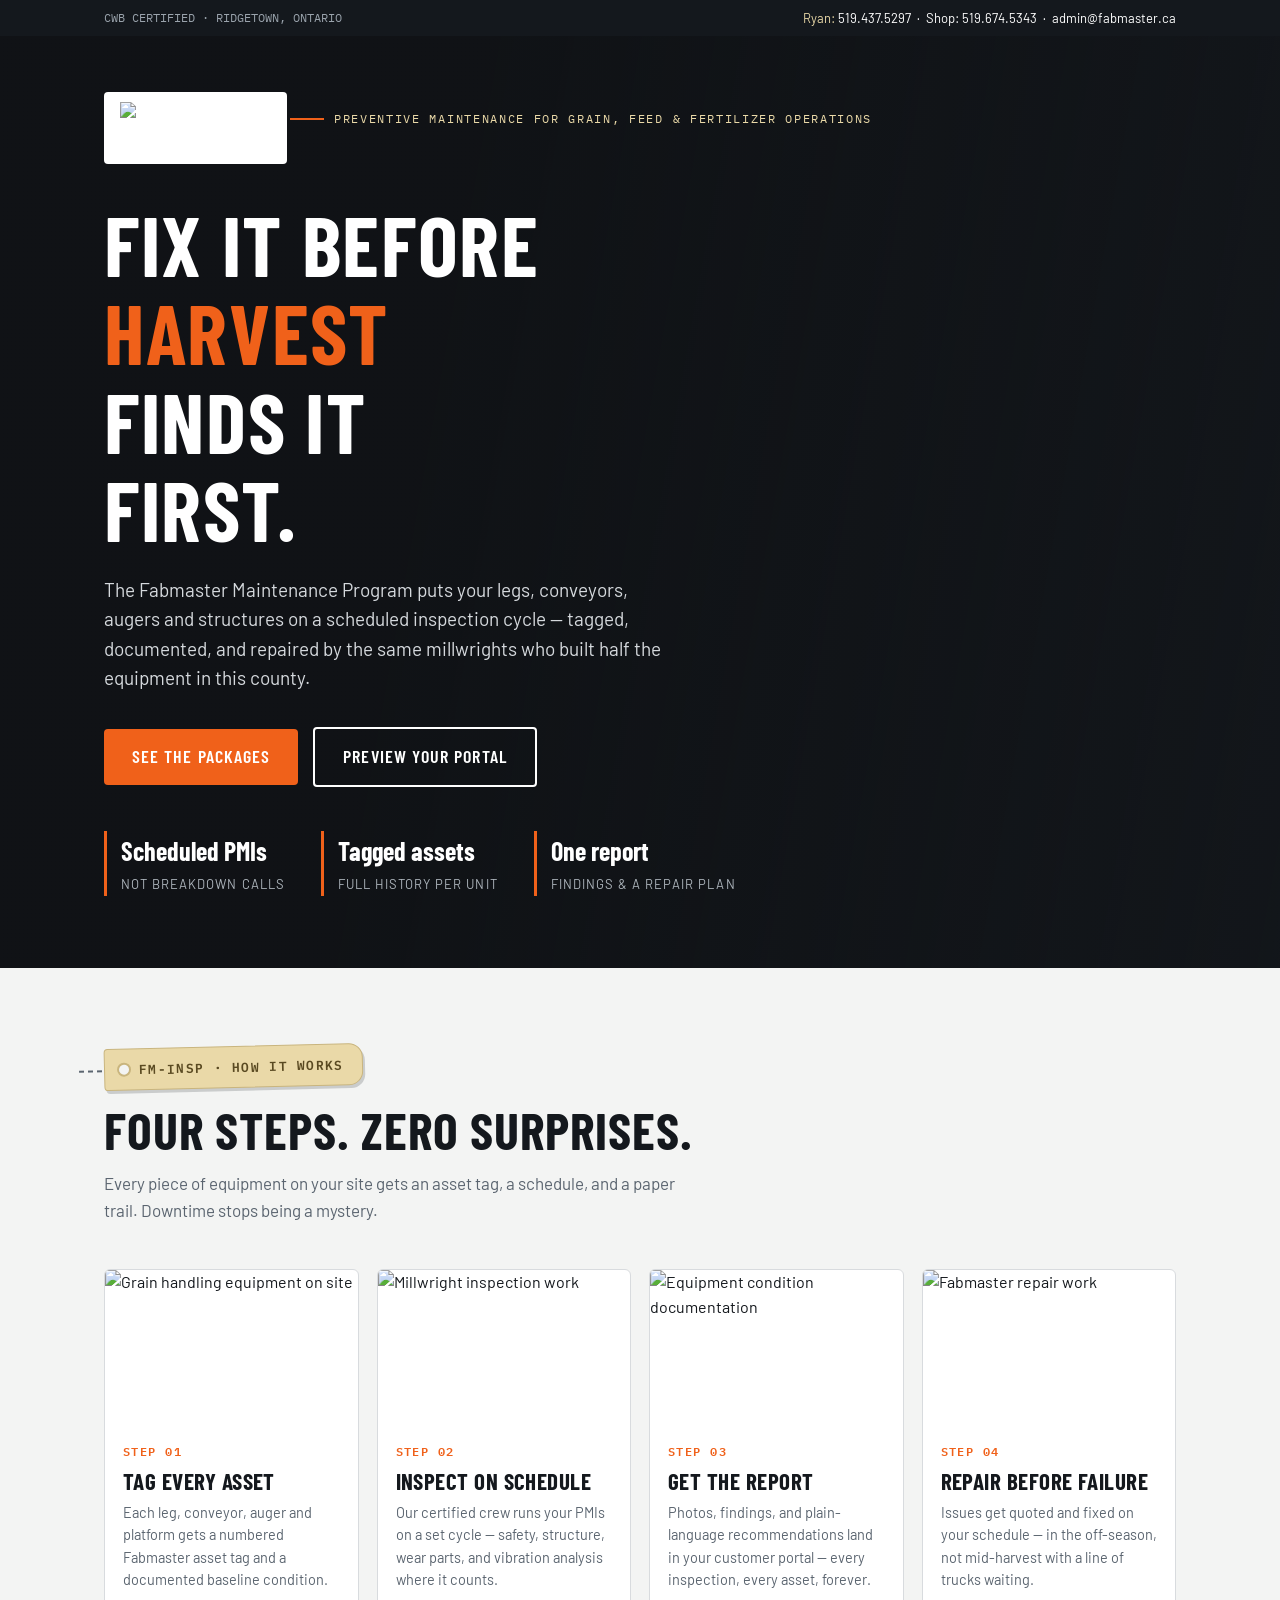
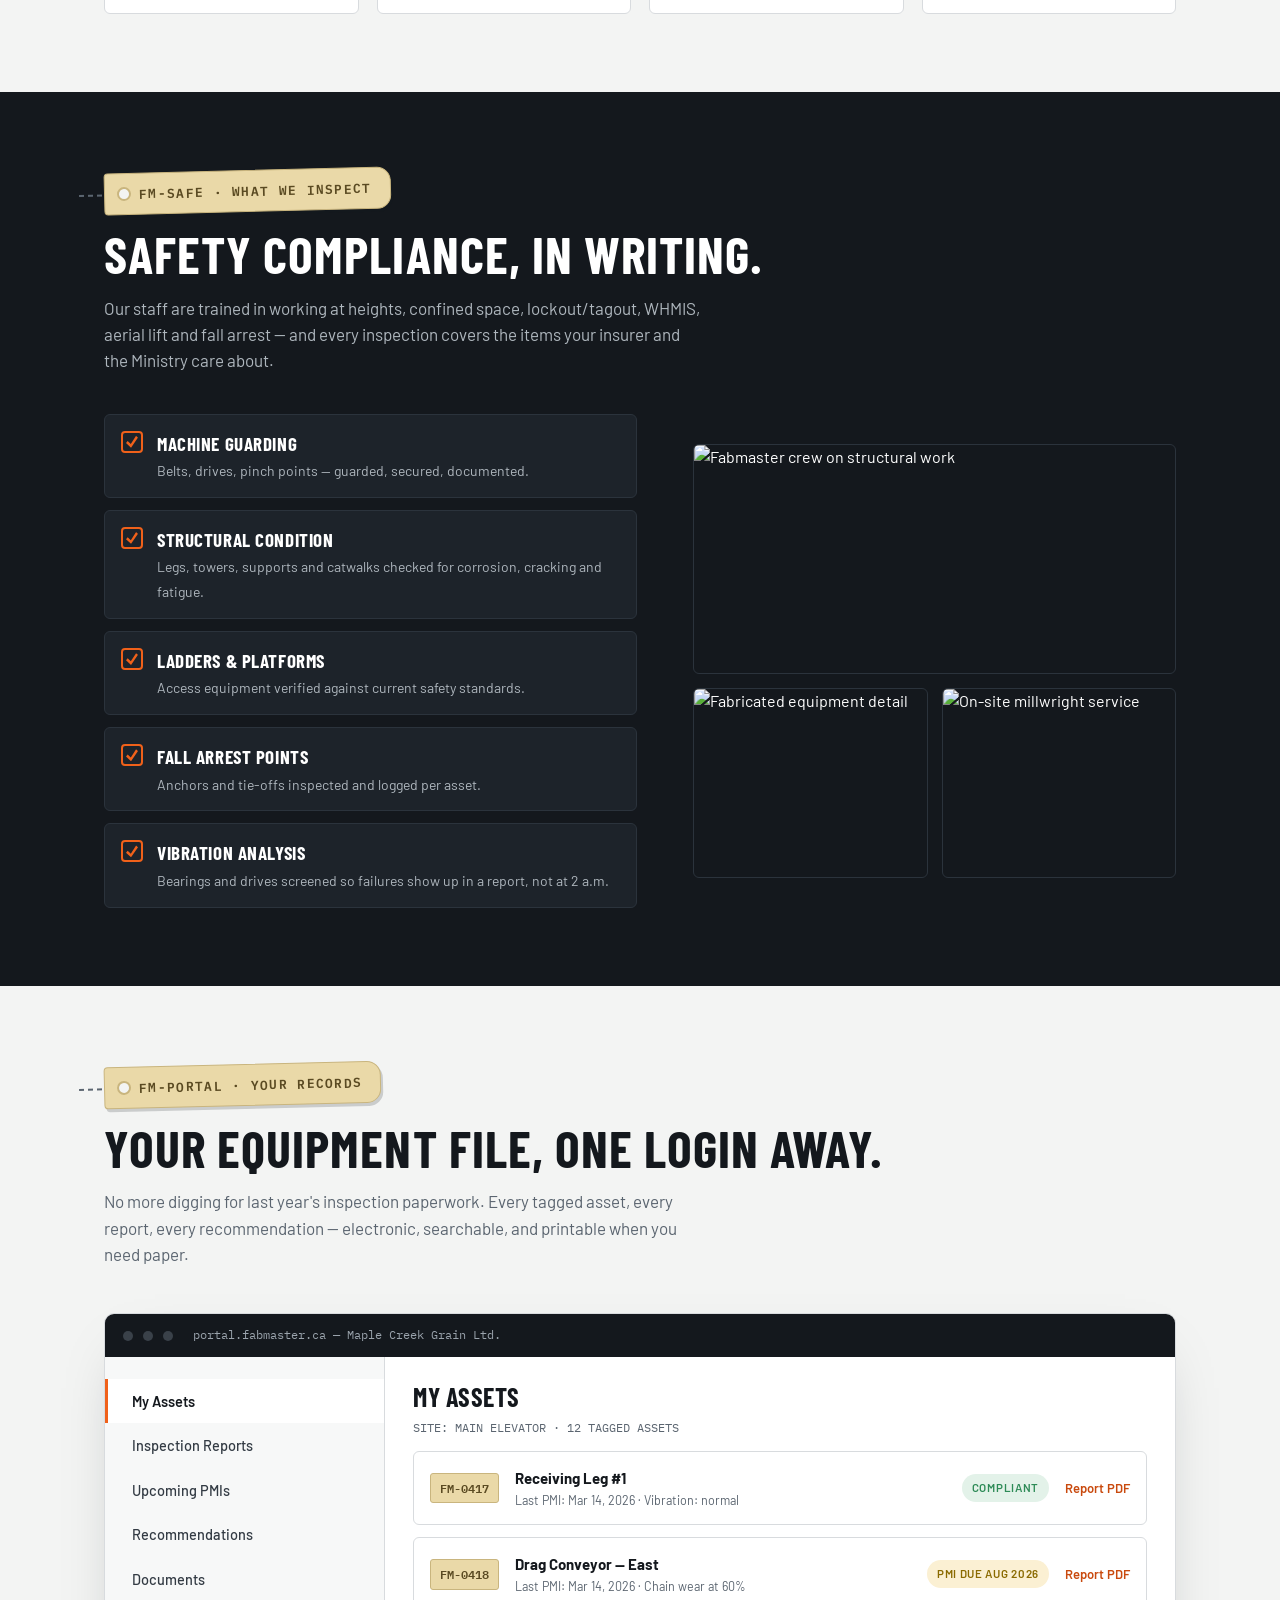
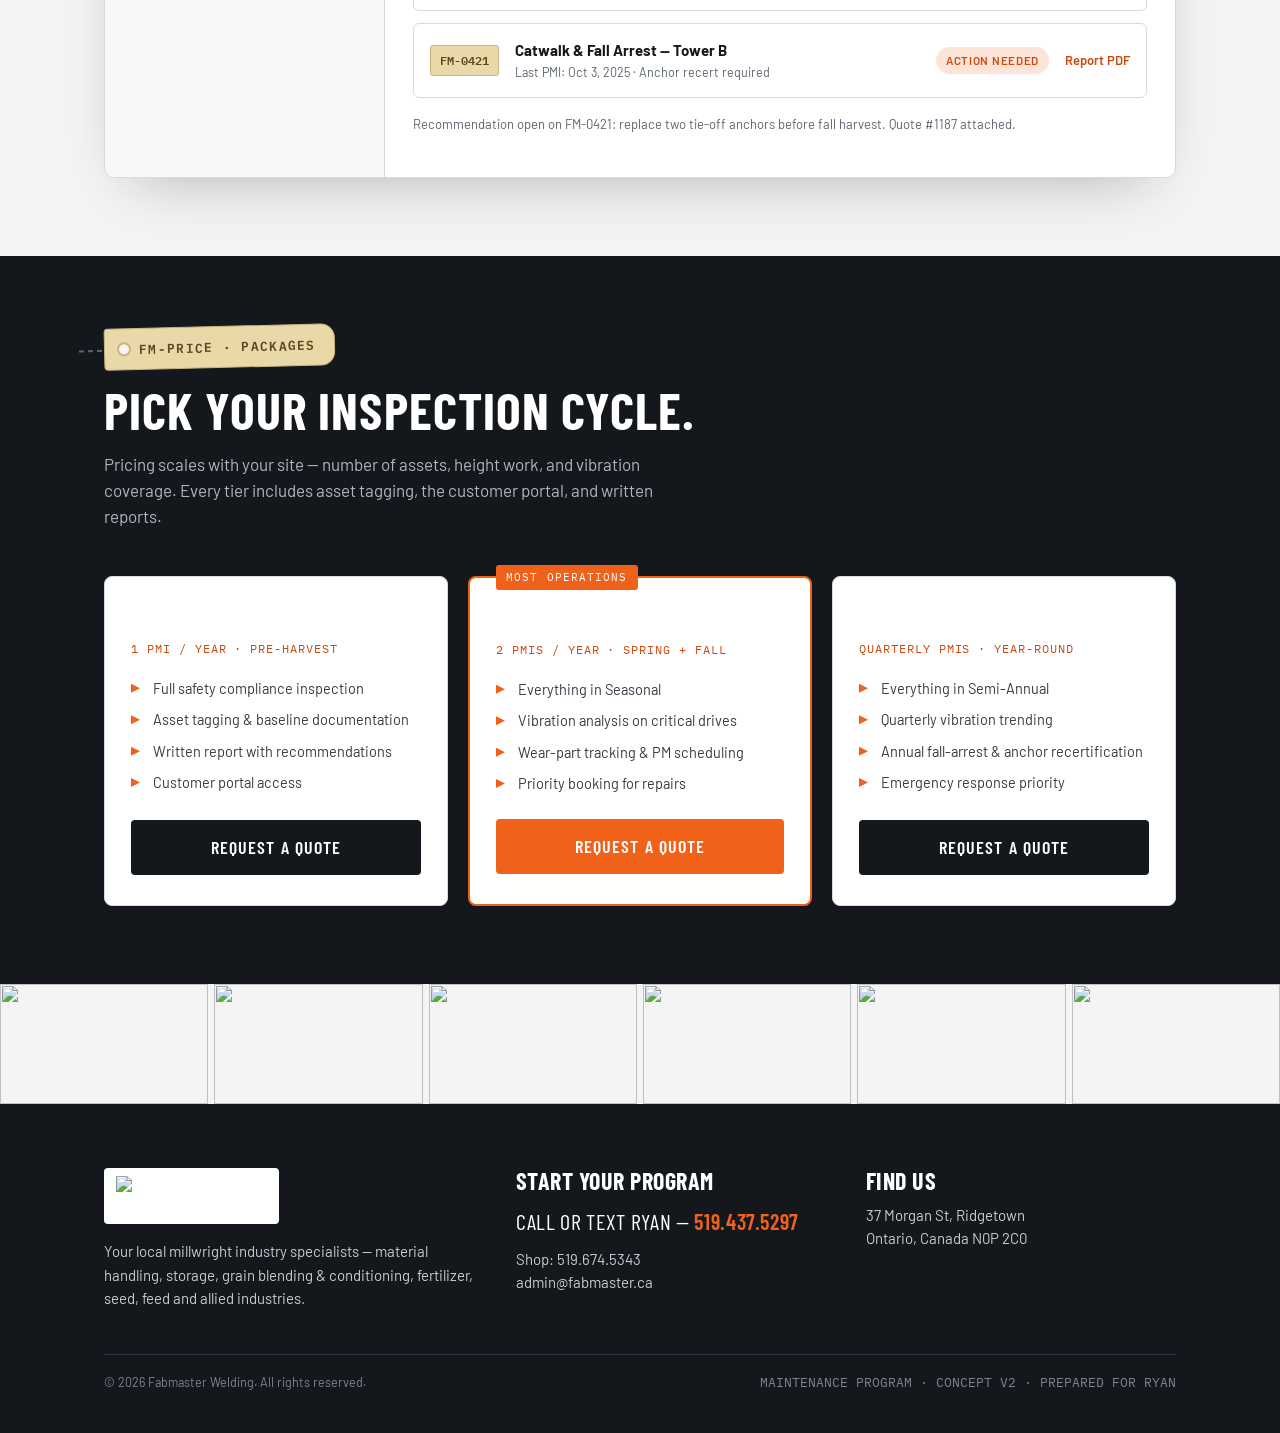
==== index.html @ 7a48d161 "Add files via upload" ====
<!DOCTYPE html>
<html lang="en">
<head>
<meta charset="UTF-8">
<meta name="viewport" content="width=device-width, initial-scale=1.0">
<title>Fabmaster Maintenance Program</title>
<link rel="preconnect" href="https://fonts.googleapis.com">
<link rel="preconnect" href="https://fonts.gstatic.com" crossorigin>
<link href="https://fonts.googleapis.com/css2?family=Barlow+Condensed:wght@500;600;700&family=Barlow:wght@400;500;600&family=IBM+Plex+Mono:wght@500;600&display=swap" rel="stylesheet">
<style>
  :root{
    --charcoal:#14181D;
    --steel:#333B44;
    --steel-lt:#5B6570;
    --paper:#F3F4F3;
    --white:#FFFFFF;
    --orange:#F0611A;
    --orange-dk:#C94A0E;
    --tag:#EAD9A8;      /* manila inspection tag */
    --tag-edge:#C9B57E;
    --line:#D8DBDE;
    --ok:#2E8B57;
    --warn:#D9A404;
  }
  *{margin:0;padding:0;box-sizing:border-box;}
  html{scroll-behavior:smooth;}
  body{font-family:'Barlow',sans-serif;color:var(--charcoal);background:var(--paper);line-height:1.55;}
  img{display:block;max-width:100%;}
  h1,h2,h3,.disp{font-family:'Barlow Condensed',sans-serif;text-transform:uppercase;letter-spacing:.02em;line-height:1.05;}
  .mono{font-family:'IBM Plex Mono',monospace;}
  .wrap{max-width:1120px;margin:0 auto;padding:0 24px;}
  a{color:inherit;}
  :focus-visible{outline:3px solid var(--orange);outline-offset:2px;}

  /* ---------- top bar ---------- */
  .bar{background:var(--charcoal);color:#fff;font-size:13px;}
  .bar .wrap{display:flex;justify-content:space-between;align-items:center;padding-top:8px;padding-bottom:8px;gap:16px;flex-wrap:wrap;}
  .bar .mono{color:#9AA3AC;font-size:12px;}
  .bar a{text-decoration:none;color:#fff;}
  .bar a:hover{color:var(--orange);}
  .bar .ryan{color:var(--tag);}

  /* ---------- hero ---------- */
  .hero{position:relative;color:#fff;background:var(--charcoal);overflow:hidden;}
  .hero-img{position:absolute;inset:0;background:url('https://fabmaster.ca/wp-content/uploads/2019/12/home-millwright.jpg') center 35%/cover no-repeat;filter:saturate(.85);}
  .hero-img::after{content:'';position:absolute;inset:0;background:linear-gradient(100deg,rgba(15,18,22,.94) 34%,rgba(15,18,22,.72) 60%,rgba(15,18,22,.38));}
  .hero .wrap{position:relative;padding-top:56px;padding-bottom:72px;}
  .hero-logo{background:#fff;display:inline-block;padding:10px 16px;border-radius:4px;margin-bottom:36px;}
  .hero-logo img{height:52px;width:auto;}
  .eyebrow{display:inline-flex;align-items:center;gap:10px;font-family:'IBM Plex Mono',monospace;font-size:12px;letter-spacing:.14em;text-transform:uppercase;color:var(--tag);margin-bottom:18px;}
  .eyebrow::before{content:'';width:34px;height:2px;background:var(--orange);}
  .hero h1{font-size:clamp(44px,7vw,84px);font-weight:700;max-width:12ch;}
  .hero h1 em{font-style:normal;color:var(--orange);}
  .hero p.lede{max-width:52ch;margin:22px 0 34px;font-size:19px;color:#D5D9DD;}
  .btn{display:inline-block;font-family:'Barlow Condensed',sans-serif;text-transform:uppercase;letter-spacing:.06em;font-weight:600;font-size:18px;padding:14px 28px;border-radius:4px;text-decoration:none;transition:transform .15s ease,background .15s ease;}
  .btn:hover{transform:translateY(-2px);}
  .btn-orange{background:var(--orange);color:#fff;}
  .btn-orange:hover{background:var(--orange-dk);}
  .btn-ghost{border:2px solid #fff;color:#fff;margin-left:12px;}
  .hero-stats{display:flex;gap:36px;margin-top:44px;flex-wrap:wrap;}
  .hero-stats div{border-left:3px solid var(--orange);padding-left:14px;}
  .hero-stats b{display:block;font-family:'Barlow Condensed',sans-serif;font-size:26px;font-weight:700;}
  .hero-stats span{font-size:13px;color:#AEB6BD;text-transform:uppercase;letter-spacing:.08em;}

  /* ---------- inspection-tag section headers (signature) ---------- */
  .tagline{display:flex;align-items:center;gap:18px;margin-bottom:14px;}
  .tag-card{position:relative;background:var(--tag);border:1px solid var(--tag-edge);border-radius:4px 14px 14px 4px;padding:10px 18px 10px 34px;transform:rotate(-1.4deg);box-shadow:2px 3px 0 rgba(20,24,29,.18);font-family:'IBM Plex Mono',monospace;font-size:13px;font-weight:600;letter-spacing:.1em;text-transform:uppercase;color:#5A4A22;}
  .tag-card::before{content:'';position:absolute;left:12px;top:50%;transform:translateY(-50%);width:10px;height:10px;border-radius:50%;background:var(--paper);border:2px solid var(--tag-edge);}
  .tag-card::after{content:'';position:absolute;left:-26px;top:50%;width:26px;height:2px;background:repeating-linear-gradient(90deg,var(--steel-lt) 0 5px,transparent 5px 9px);}
  section{padding:78px 0;}
  section h2{font-size:clamp(32px,4.4vw,52px);font-weight:700;margin-bottom:14px;}
  .sub{max-width:60ch;color:var(--steel-lt);font-size:17px;}

  /* ---------- steps ---------- */
  .steps{display:grid;grid-template-columns:repeat(4,1fr);gap:18px;margin-top:46px;}
  .step{background:var(--white);border:1px solid var(--line);border-radius:6px;overflow:hidden;display:flex;flex-direction:column;}
  .step img{height:150px;width:100%;object-fit:cover;}
  .step .body{padding:18px 18px 22px;flex:1;}
  .step .num{font-family:'IBM Plex Mono',monospace;font-size:12px;font-weight:600;color:var(--orange);letter-spacing:.12em;}
  .step h3{font-size:23px;margin:6px 0 8px;}
  .step p{font-size:14.5px;color:var(--steel-lt);}

  /* ---------- checklist / safety ---------- */
  .dark{background:var(--charcoal);color:#fff;}
  .dark .sub{color:#AEB6BD;}
  .split{display:grid;grid-template-columns:1.05fr .95fr;gap:56px;align-items:center;margin-top:40px;}
  .checklist{list-style:none;display:grid;gap:12px;}
  .checklist li{display:flex;gap:14px;align-items:flex-start;background:#1D232A;border:1px solid #2B333C;border-radius:6px;padding:14px 16px;}
  .checklist .box{flex:none;width:22px;height:22px;border:2px solid var(--orange);border-radius:4px;margin-top:2px;position:relative;}
  .checklist .box::after{content:'';position:absolute;inset:3px;background:var(--orange);border-radius:2px;clip-path:polygon(14% 44%,0 62%,42% 100%,100% 16%,84% 2%,40% 70%);}
  .checklist b{font-family:'Barlow Condensed',sans-serif;font-size:19px;text-transform:uppercase;letter-spacing:.03em;display:block;}
  .checklist span{font-size:14px;color:#AEB6BD;}
  .photo-stack{display:grid;grid-template-columns:1fr 1fr;gap:14px;}
  .photo-stack img{border-radius:6px;height:190px;width:100%;object-fit:cover;border:1px solid #2B333C;}
  .photo-stack img:first-child{grid-column:1/-1;height:230px;}

  /* ---------- portal preview ---------- */
  .portal{background:var(--white);border:1px solid var(--line);border-radius:10px;box-shadow:0 24px 60px -30px rgba(20,24,29,.35);overflow:hidden;margin-top:46px;}
  .portal-top{background:var(--charcoal);color:#fff;display:flex;align-items:center;gap:10px;padding:12px 18px;font-size:13px;}
  .dot{width:10px;height:10px;border-radius:50%;background:#3A4149;}
  .portal-top .mono{margin-left:10px;color:#9AA3AC;font-size:12px;}
  .portal-grid{display:grid;grid-template-columns:280px 1fr;min-height:420px;}
  .portal-nav{background:#F7F8F8;border-right:1px solid var(--line);padding:22px 0;}
  .portal-nav a{display:block;padding:11px 24px;font-size:14.5px;font-weight:500;color:var(--steel);text-decoration:none;border-left:3px solid transparent;}
  .portal-nav a.on{border-left-color:var(--orange);background:#fff;color:var(--charcoal);font-weight:600;}
  .portal-main{padding:26px 28px;}
  .portal-main h3{font-size:26px;margin-bottom:4px;}
  .portal-main .mono{font-size:12px;color:var(--steel-lt);}
  .asset-row{display:grid;grid-template-columns:auto 1fr auto auto;gap:16px;align-items:center;border:1px solid var(--line);border-radius:6px;padding:14px 16px;margin-top:12px;background:#fff;}
  .asset-id{font-family:'IBM Plex Mono',monospace;font-size:12px;font-weight:600;background:var(--tag);border:1px solid var(--tag-edge);border-radius:3px;padding:5px 9px;color:#5A4A22;white-space:nowrap;}
  .asset-row b{font-size:15px;}
  .asset-row small{display:block;color:var(--steel-lt);font-size:12.5px;}
  .pill{font-size:11.5px;font-weight:600;text-transform:uppercase;letter-spacing:.06em;padding:5px 10px;border-radius:99px;white-space:nowrap;}
  .pill.ok{background:#E3F2E9;color:var(--ok);}
  .pill.due{background:#FBF0D3;color:#8A6A00;}
  .pill.overdue{background:#FCE4D8;color:var(--orange-dk);}
  .pdf-link{font-size:13px;font-weight:600;color:var(--orange-dk);text-decoration:none;white-space:nowrap;}
  .note{margin-top:16px;font-size:13px;color:var(--steel-lt);}

  /* ---------- pricing ---------- */
  .tiers{display:grid;grid-template-columns:repeat(3,1fr);gap:20px;margin-top:46px;align-items:stretch;}
  .tier{background:var(--white);border:1px solid var(--line);border-radius:8px;padding:30px 26px;display:flex;flex-direction:column;}
  .tier.feature{border:2px solid var(--orange);position:relative;}
  .tier.feature .flag{position:absolute;top:-13px;left:26px;background:var(--orange);color:#fff;font-family:'IBM Plex Mono',monospace;font-size:11px;letter-spacing:.1em;padding:4px 10px;border-radius:3px;text-transform:uppercase;}
  .tier h3{font-size:28px;}
  .tier .freq{font-family:'IBM Plex Mono',monospace;font-size:12px;color:var(--orange-dk);letter-spacing:.08em;text-transform:uppercase;margin:4px 0 18px;}
  .tier ul{list-style:none;display:grid;gap:9px;margin-bottom:24px;font-size:14.5px;}
  .tier ul li{padding-left:22px;position:relative;color:var(--steel);}
  .tier ul li::before{content:'';position:absolute;left:0;top:7px;width:9px;height:9px;background:var(--orange);clip-path:polygon(0 0,100% 50%,0 100%);}
  .tier .btn{margin-top:auto;text-align:center;}
  .tier .btn.alt{background:var(--charcoal);color:#fff;}

  /* ---------- gallery strip ---------- */
  .strip{display:grid;grid-template-columns:repeat(6,1fr);gap:6px;}
  .strip img{height:120px;width:100%;object-fit:cover;}

  /* ---------- footer ---------- */
  footer{background:var(--charcoal);color:#fff;padding:64px 0 40px;}
  .foot-grid{display:grid;grid-template-columns:1.2fr 1fr 1fr;gap:40px;align-items:start;}
  footer h3{font-size:24px;margin-bottom:10px;}
  footer p,footer a{font-size:15px;color:#C6CCD1;text-decoration:none;}
  footer a:hover{color:var(--orange);}
  .ryan-line{font-family:'Barlow Condensed',sans-serif;font-size:22px;color:#fff;text-transform:uppercase;letter-spacing:.03em;}
  .ryan-line a{font-size:22px;color:var(--orange);font-weight:600;}
  .foot-logo{background:#fff;display:inline-block;padding:8px 12px;border-radius:4px;margin-bottom:16px;}
  .foot-logo img{height:40px;width:auto;}
  .fine{margin-top:44px;padding-top:18px;border-top:1px solid #2B333C;font-size:12.5px;color:#7C858E;display:flex;justify-content:space-between;gap:12px;flex-wrap:wrap;}

  @media(max-width:900px){
    .steps{grid-template-columns:repeat(2,1fr);}
    .split{grid-template-columns:1fr;}
    .portal-grid{grid-template-columns:1fr;}
    .portal-nav{display:flex;overflow-x:auto;padding:0;}
    .portal-nav a{border-left:none;border-bottom:3px solid transparent;white-space:nowrap;}
    .portal-nav a.on{border-bottom-color:var(--orange);}
    .tiers{grid-template-columns:1fr;}
    .foot-grid{grid-template-columns:1fr;}
    .strip{grid-template-columns:repeat(3,1fr);}
    .asset-row{grid-template-columns:auto 1fr;grid-template-rows:auto auto;}
  }
  @media(prefers-reduced-motion:reduce){
    html{scroll-behavior:auto;}
    .btn:hover{transform:none;}
  }
</style>
</head>
<body>

<div class="bar">
  <div class="wrap">
    <span class="mono">CWB CERTIFIED &middot; RIDGETOWN, ONTARIO</span>
    <span><span class="ryan">Ryan:</span> <a href="tel:5194375297">519.437.5297</a> &nbsp;&middot;&nbsp; <a href="tel:5196745343">Shop: 519.674.5343</a> &nbsp;&middot;&nbsp; <a href="mailto:admin@fabmaster.ca">admin@fabmaster.ca</a></span>
  </div>
</div>

<header class="hero">
  <div class="hero-img" role="img" aria-label="Fabmaster millwright crew working on grain handling equipment"></div>
  <div class="wrap">
    <span class="hero-logo"><img src="https://fabmaster.ca/wp-content/uploads/2019/12/Fabmaster-Logo-New.jpg" alt="Fabmaster Welding"></span>
    <div class="eyebrow">Preventive Maintenance for Grain, Feed &amp; Fertilizer Operations</div>
    <h1>Fix it before <em>harvest</em> finds it first.</h1>
    <p class="lede">The Fabmaster Maintenance Program puts your legs, conveyors, augers and structures on a scheduled inspection cycle — tagged, documented, and repaired by the same millwrights who built half the equipment in this county.</p>
    <a class="btn btn-orange" href="#pricing">See the packages</a>
    <a class="btn btn-ghost" href="#portal">Preview your portal</a>
    <div class="hero-stats">
      <div><b>Scheduled PMIs</b><span>Not breakdown calls</span></div>
      <div><b>Tagged assets</b><span>Full history per unit</span></div>
      <div><b>One report</b><span>Findings &amp; a repair plan</span></div>
    </div>
  </div>
</header>

<section id="how">
  <div class="wrap">
    <div class="tagline"><span class="tag-card">FM-INSP &middot; How it works</span></div>
    <h2>Four steps. Zero surprises.</h2>
    <p class="sub">Every piece of equipment on your site gets an asset tag, a schedule, and a paper trail. Downtime stops being a mystery.</p>
    <div class="steps">
      <div class="step">
        <img src="https://fabmaster.ca/wp-content/uploads/2019/12/home-1.jpg" alt="Grain handling equipment on site">
        <div class="body">
          <span class="num mono">STEP 01</span>
          <h3>Tag every asset</h3>
          <p>Each leg, conveyor, auger and platform gets a numbered Fabmaster asset tag and a documented baseline condition.</p>
        </div>
      </div>
      <div class="step">
        <img src="https://fabmaster.ca/wp-content/uploads/2019/12/home-2.jpg" alt="Millwright inspection work">
        <div class="body">
          <span class="num mono">STEP 02</span>
          <h3>Inspect on schedule</h3>
          <p>Our certified crew runs your PMIs on a set cycle — safety, structure, wear parts, and vibration analysis where it counts.</p>
        </div>
      </div>
      <div class="step">
        <img src="https://fabmaster.ca/wp-content/uploads/2019/12/home-3.jpg" alt="Equipment condition documentation">
        <div class="body">
          <span class="num mono">STEP 03</span>
          <h3>Get the report</h3>
          <p>Photos, findings, and plain-language recommendations land in your customer portal — every inspection, every asset, forever.</p>
        </div>
      </div>
      <div class="step">
        <img src="https://fabmaster.ca/wp-content/uploads/2019/12/home-4.jpg" alt="Fabmaster repair work">
        <div class="body">
          <span class="num mono">STEP 04</span>
          <h3>Repair before failure</h3>
          <p>Issues get quoted and fixed on your schedule — in the off-season, not mid-harvest with a line of trucks waiting.</p>
        </div>
      </div>
    </div>
  </div>
</section>

<section class="dark" id="safety">
  <div class="wrap">
    <div class="tagline"><span class="tag-card">FM-SAFE &middot; What we inspect</span></div>
    <h2>Safety compliance, in writing.</h2>
    <p class="sub">Our staff are trained in working at heights, confined space, lockout/tagout, WHMIS, aerial lift and fall arrest — and every inspection covers the items your insurer and the Ministry care about.</p>
    <div class="split">
      <ul class="checklist">
        <li><span class="box"></span><div><b>Machine guarding</b><span>Belts, drives, pinch points — guarded, secured, documented.</span></div></li>
        <li><span class="box"></span><div><b>Structural condition</b><span>Legs, towers, supports and catwalks checked for corrosion, cracking and fatigue.</span></div></li>
        <li><span class="box"></span><div><b>Ladders &amp; platforms</b><span>Access equipment verified against current safety standards.</span></div></li>
        <li><span class="box"></span><div><b>Fall arrest points</b><span>Anchors and tie-offs inspected and logged per asset.</span></div></li>
        <li><span class="box"></span><div><b>Vibration analysis</b><span>Bearings and drives screened so failures show up in a report, not at 2 a.m.</span></div></li>
      </ul>
      <div class="photo-stack">
        <img src="https://fabmaster.ca/wp-content/uploads/2019/12/home-5.jpg" alt="Fabmaster crew on structural work">
        <img src="https://fabmaster.ca/wp-content/uploads/2019/12/services-3.jpg" alt="Fabricated equipment detail">
        <img src="https://fabmaster.ca/wp-content/uploads/2019/12/services-7.jpg" alt="On-site millwright service">
      </div>
    </div>
  </div>
</section>

<section id="portal">
  <div class="wrap">
    <div class="tagline"><span class="tag-card">FM-PORTAL &middot; Your records</span></div>
    <h2>Your equipment file, one login away.</h2>
    <p class="sub">No more digging for last year's inspection paperwork. Every tagged asset, every report, every recommendation — electronic, searchable, and printable when you need paper.</p>

    <div class="portal" role="img" aria-label="Preview of the Fabmaster customer portal showing asset list and inspection statuses">
      <div class="portal-top">
        <span class="dot"></span><span class="dot"></span><span class="dot"></span>
        <span class="mono">portal.fabmaster.ca — Maple Creek Grain Ltd.</span>
      </div>
      <div class="portal-grid">
        <nav class="portal-nav" aria-label="Portal sections">
          <a class="on" href="#portal">My Assets</a>
          <a href="#portal">Inspection Reports</a>
          <a href="#portal">Upcoming PMIs</a>
          <a href="#portal">Recommendations</a>
          <a href="#portal">Documents</a>
        </nav>
        <div class="portal-main">
          <h3>My Assets</h3>
          <span class="mono">SITE: MAIN ELEVATOR &middot; 12 TAGGED ASSETS</span>

          <div class="asset-row">
            <span class="asset-id">FM-0417</span>
            <div><b>Receiving Leg #1</b><small>Last PMI: Mar 14, 2026 &middot; Vibration: normal</small></div>
            <span class="pill ok">Compliant</span>
            <a class="pdf-link" href="#portal">Report PDF</a>
          </div>
          <div class="asset-row">
            <span class="asset-id">FM-0418</span>
            <div><b>Drag Conveyor — East</b><small>Last PMI: Mar 14, 2026 &middot; Chain wear at 60%</small></div>
            <span class="pill due">PMI due Aug 2026</span>
            <a class="pdf-link" href="#portal">Report PDF</a>
          </div>
          <div class="asset-row">
            <span class="asset-id">FM-0421</span>
            <div><b>Catwalk &amp; Fall Arrest — Tower B</b><small>Last PMI: Oct 3, 2025 &middot; Anchor recert required</small></div>
            <span class="pill overdue">Action needed</span>
            <a class="pdf-link" href="#portal">Report PDF</a>
          </div>

          <p class="note">Recommendation open on FM-0421: replace two tie-off anchors before fall harvest. Quote #1187 attached.</p>
        </div>
      </div>
    </div>
  </div>
</section>

<section class="dark" id="pricing" style="padding-top:70px;">
  <div class="wrap">
    <div class="tagline"><span class="tag-card">FM-PRICE &middot; Packages</span></div>
    <h2>Pick your inspection cycle.</h2>
    <p class="sub">Pricing scales with your site — number of assets, height work, and vibration coverage. Every tier includes asset tagging, the customer portal, and written reports.</p>
    <div class="tiers">
      <div class="tier">
        <h3>Seasonal</h3>
        <span class="freq">1 PMI / year &middot; Pre-harvest</span>
        <ul>
          <li>Full safety compliance inspection</li>
          <li>Asset tagging &amp; baseline documentation</li>
          <li>Written report with recommendations</li>
          <li>Customer portal access</li>
        </ul>
        <a class="btn alt" href="#quote">Request a quote</a>
      </div>
      <div class="tier feature">
        <span class="flag">Most operations</span>
        <h3>Semi-Annual</h3>
        <span class="freq">2 PMIs / year &middot; Spring + Fall</span>
        <ul>
          <li>Everything in Seasonal</li>
          <li>Vibration analysis on critical drives</li>
          <li>Wear-part tracking &amp; PM scheduling</li>
          <li>Priority booking for repairs</li>
        </ul>
        <a class="btn btn-orange" href="#quote">Request a quote</a>
      </div>
      <div class="tier">
        <h3>Full Program</h3>
        <span class="freq">Quarterly PMIs &middot; Year-round</span>
        <ul>
          <li>Everything in Semi-Annual</li>
          <li>Quarterly vibration trending</li>
          <li>Annual fall-arrest &amp; anchor recertification</li>
          <li>Emergency response priority</li>
        </ul>
        <a class="btn alt" href="#quote">Request a quote</a>
      </div>
    </div>
  </div>
</section>

<div class="strip" aria-hidden="true">
  <img src="https://fabmaster.ca/wp-content/uploads/2019/12/services-1-2.jpg" alt="">
  <img src="https://fabmaster.ca/wp-content/uploads/2019/12/services-4.jpg" alt="">
  <img src="https://fabmaster.ca/wp-content/uploads/2019/12/services-9.jpg" alt="">
  <img src="https://fabmaster.ca/wp-content/uploads/2019/12/services-12.jpg" alt="">
  <img src="https://fabmaster.ca/wp-content/uploads/2019/12/home-6.jpg" alt="">
  <img src="https://fabmaster.ca/wp-content/uploads/2019/12/services-15.jpg" alt="">
</div>

<footer id="quote">
  <div class="wrap">
    <div class="foot-grid">
      <div>
        <span class="foot-logo"><img src="https://fabmaster.ca/wp-content/uploads/2019/12/fabmaster-logo-new-footer.png" alt="Fabmaster Welding"></span>
        <p>Your local millwright industry specialists — material handling, storage, grain blending &amp; conditioning, fertilizer, seed, feed and allied industries.</p>
      </div>
      <div>
        <h3>Start your program</h3>
        <p class="ryan-line">Call or text Ryan — <a href="tel:5194375297">519.437.5297</a></p>
        <p style="margin-top:10px;"><a href="tel:5196745343">Shop: 519.674.5343</a><br><a href="mailto:admin@fabmaster.ca">admin@fabmaster.ca</a></p>
      </div>
      <div>
        <h3>Find us</h3>
        <p>37 Morgan St, Ridgetown<br>Ontario, Canada N0P 2C0</p>
      </div>
    </div>
    <div class="fine">
      <span>&copy; 2026 Fabmaster Welding. All rights reserved.</span>
      <span class="mono">MAINTENANCE PROGRAM &middot; CONCEPT V2 &middot; PREPARED FOR RYAN</span>
    </div>
  </div>
</footer>

</body>
</html>
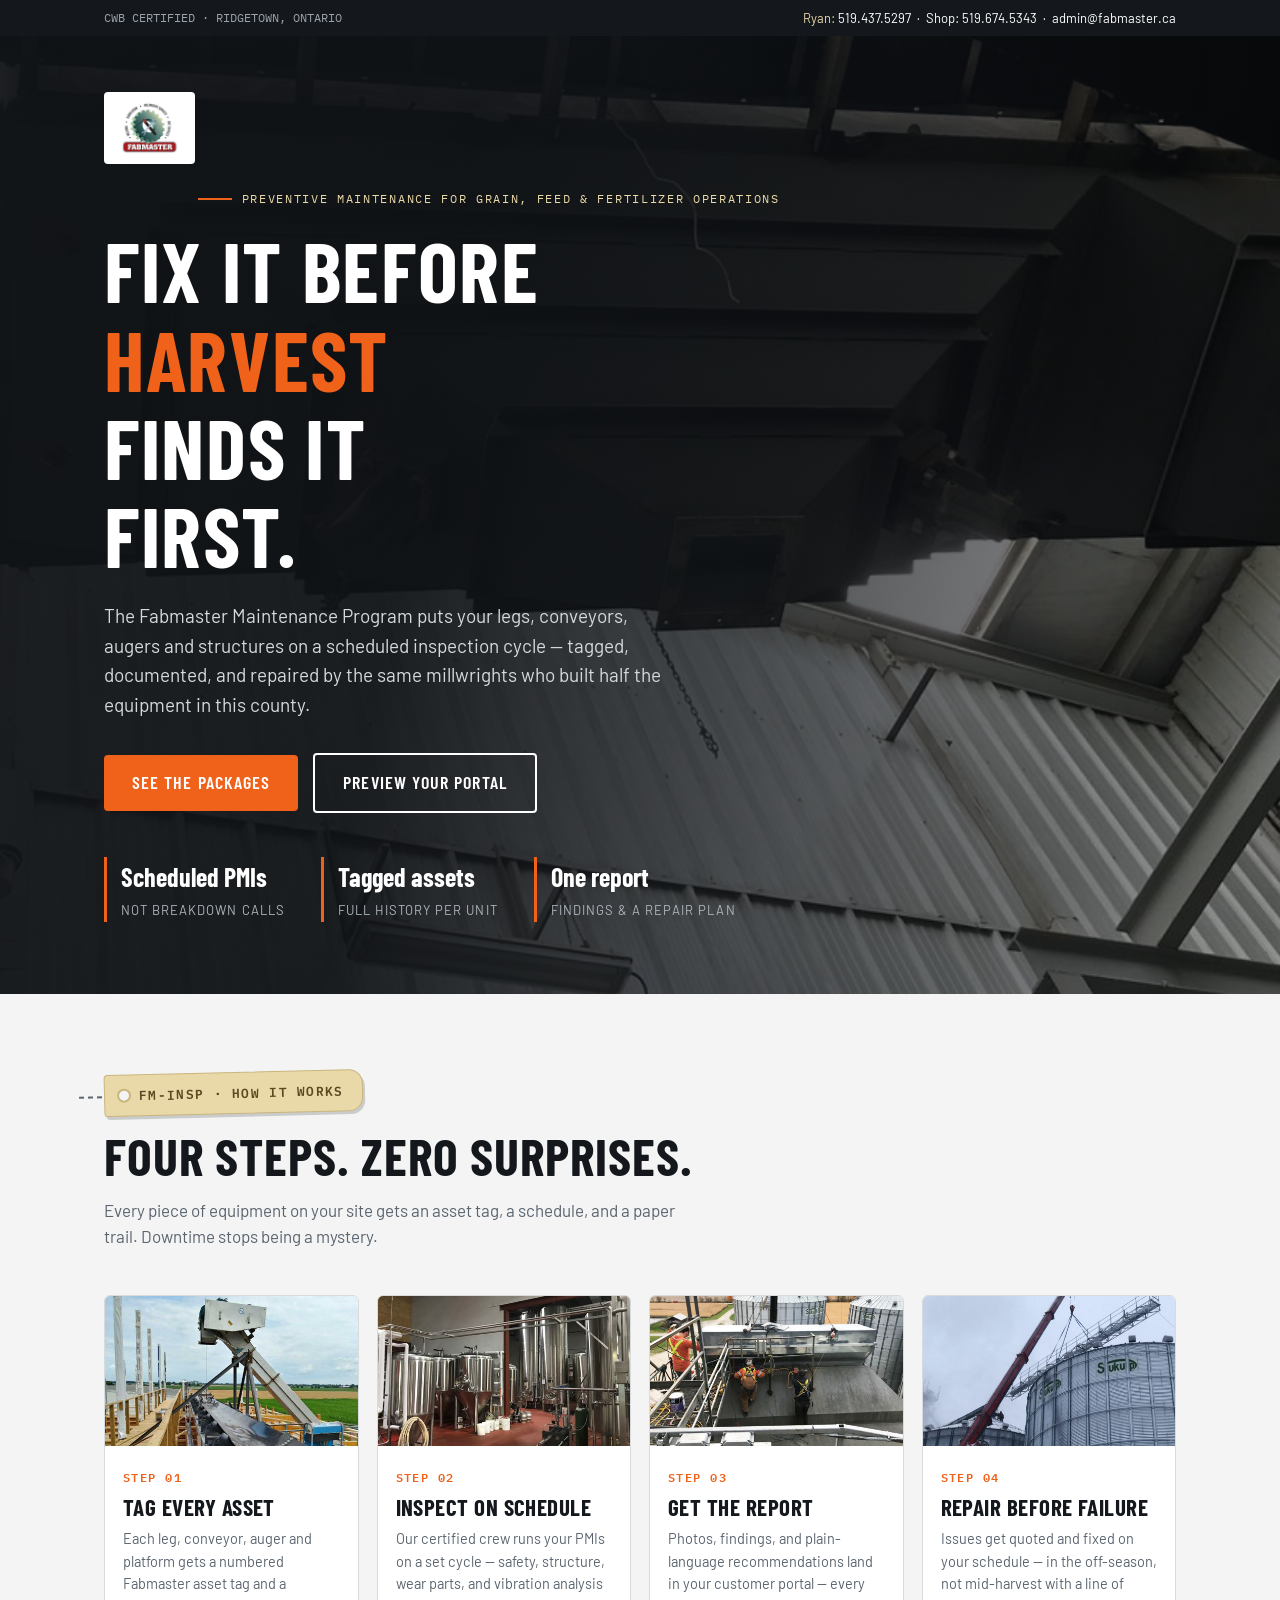
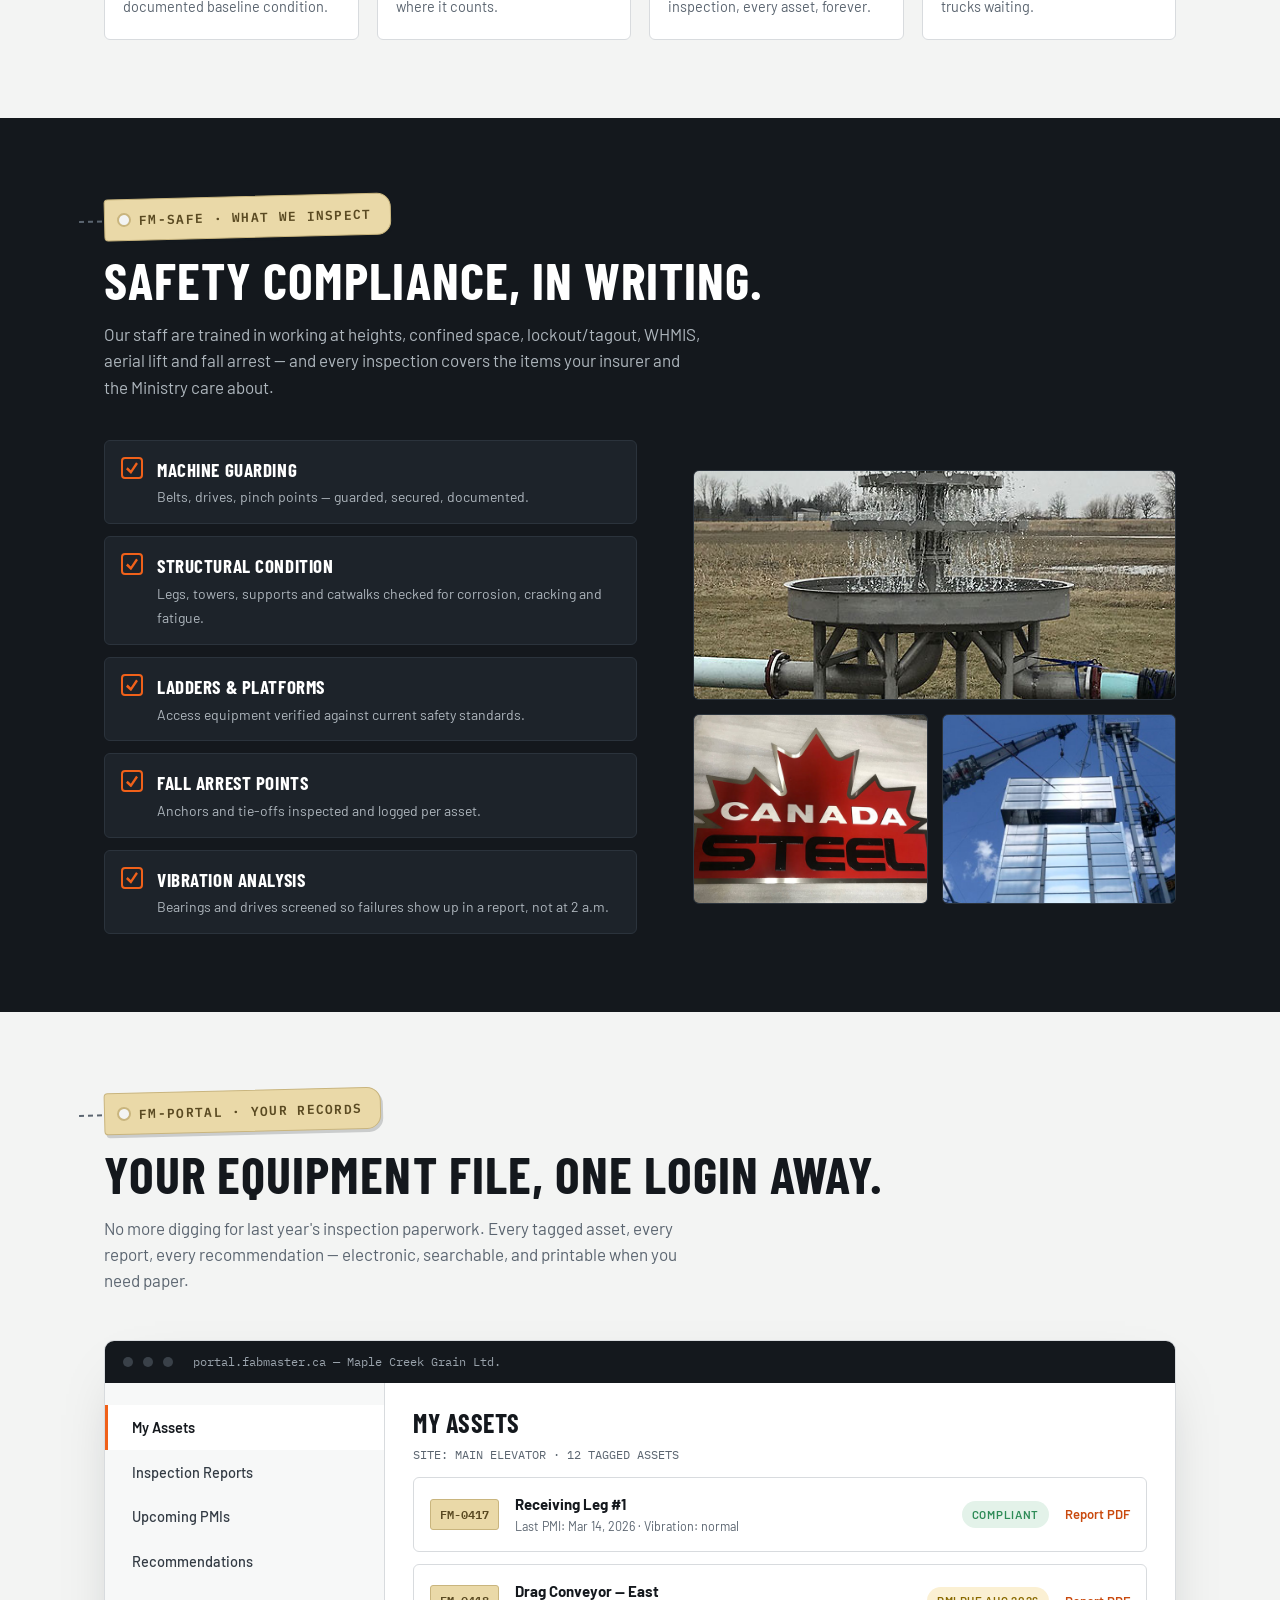
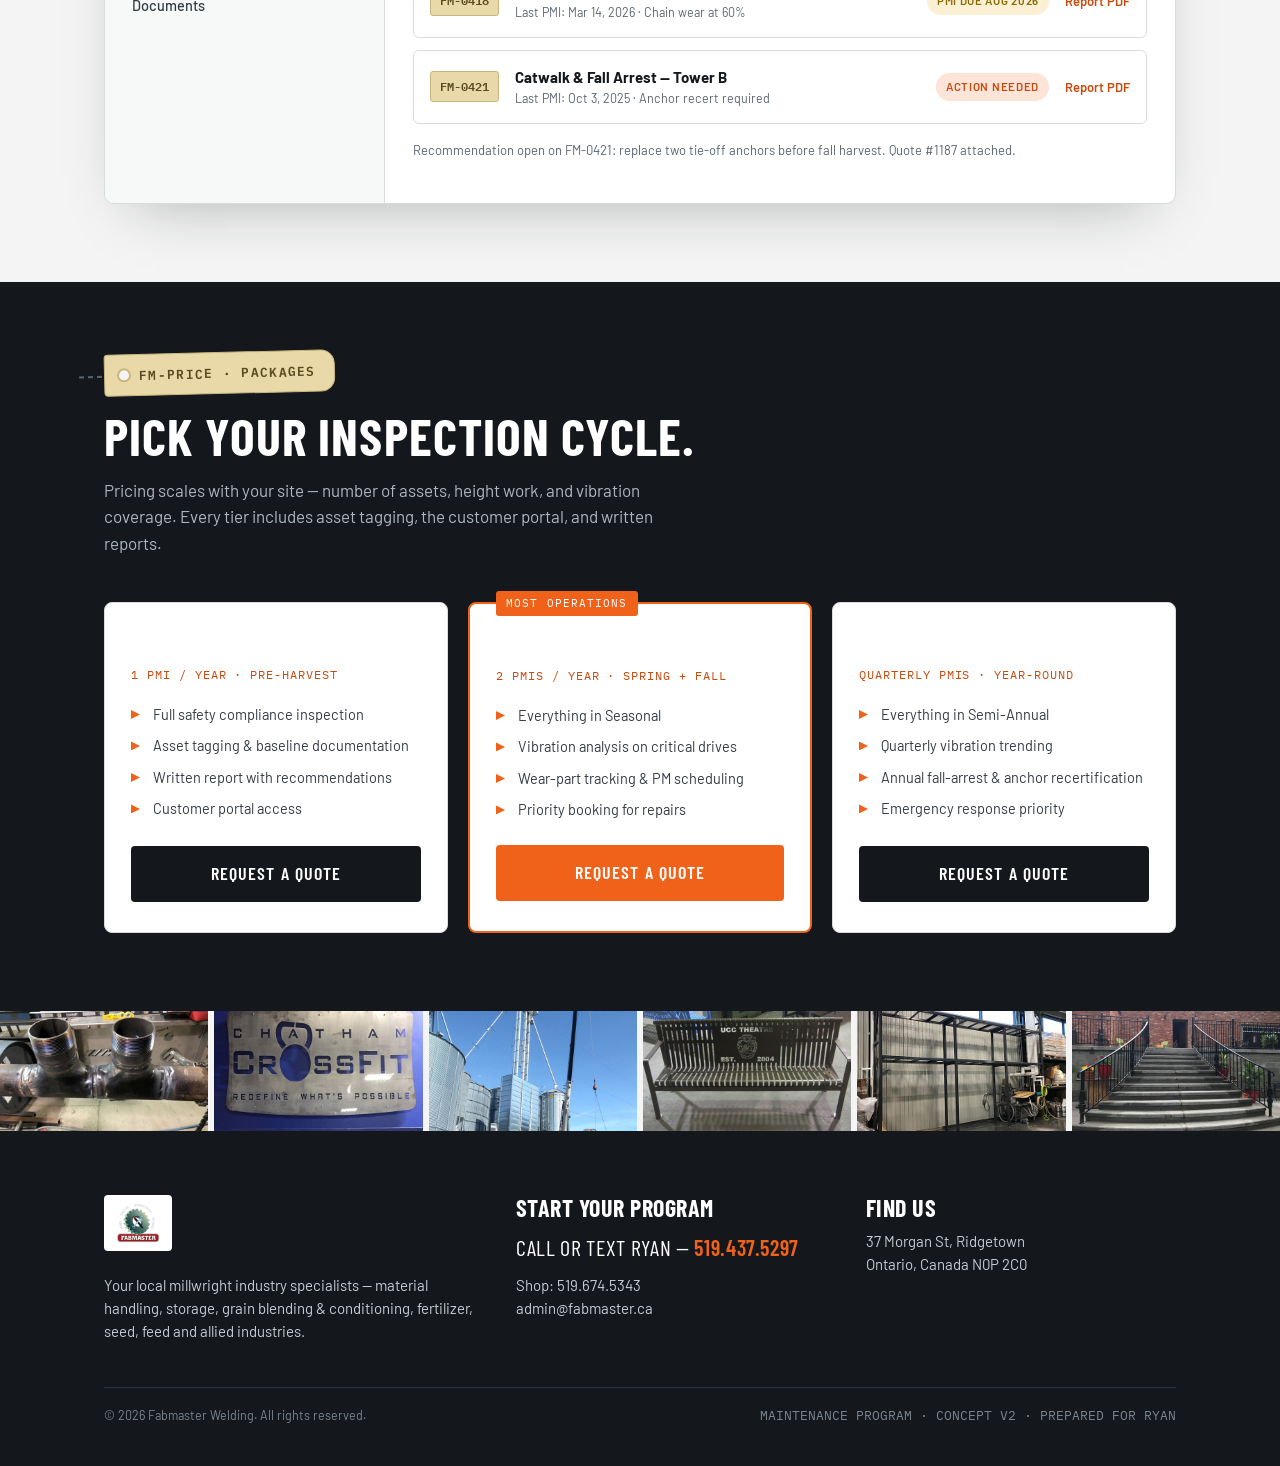
==== commit 99d27078: "Build site foundation: local assets, extracted CSS, meta tags - Download all 16 photos from fabmaste" ====
--- a/index.html
+++ b/index.html
@@ -4,165 +4,20 @@
 <meta charset="UTF-8">
 <meta name="viewport" content="width=device-width, initial-scale=1.0">
 <title>Fabmaster Maintenance Program</title>
+<meta name="description" content="Scheduled preventive maintenance for grain, feed & fertilizer operations — tagged assets, documented inspections, and repairs before failure. Fabmaster Welding, Ridgetown, Ontario.">
+<meta name="theme-color" content="#14181D">
+<link rel="icon" href="favicon.svg" type="image/svg+xml">
+<meta property="og:type" content="website">
+<meta property="og:site_name" content="Fabmaster Welding">
+<meta property="og:title" content="Fabmaster Maintenance Program">
+<meta property="og:description" content="Fix it before harvest finds it first. Scheduled inspections, tagged assets, and a customer portal for grain, feed & fertilizer operations.">
+<meta property="og:url" content="https://brendangiffordbg-eng.github.io/fabmaster-demo/">
+<meta property="og:image" content="https://brendangiffordbg-eng.github.io/fabmaster-demo/images/home-millwright.jpg">
+<meta name="twitter:card" content="summary_large_image">
 <link rel="preconnect" href="https://fonts.googleapis.com">
 <link rel="preconnect" href="https://fonts.gstatic.com" crossorigin>
 <link href="https://fonts.googleapis.com/css2?family=Barlow+Condensed:wght@500;600;700&family=Barlow:wght@400;500;600&family=IBM+Plex+Mono:wght@500;600&display=swap" rel="stylesheet">
-<style>
-  :root{
-    --charcoal:#14181D;
-    --steel:#333B44;
-    --steel-lt:#5B6570;
-    --paper:#F3F4F3;
-    --white:#FFFFFF;
-    --orange:#F0611A;
-    --orange-dk:#C94A0E;
-    --tag:#EAD9A8;      /* manila inspection tag */
-    --tag-edge:#C9B57E;
-    --line:#D8DBDE;
-    --ok:#2E8B57;
-    --warn:#D9A404;
-  }
-  *{margin:0;padding:0;box-sizing:border-box;}
-  html{scroll-behavior:smooth;}
-  body{font-family:'Barlow',sans-serif;color:var(--charcoal);background:var(--paper);line-height:1.55;}
-  img{display:block;max-width:100%;}
-  h1,h2,h3,.disp{font-family:'Barlow Condensed',sans-serif;text-transform:uppercase;letter-spacing:.02em;line-height:1.05;}
-  .mono{font-family:'IBM Plex Mono',monospace;}
-  .wrap{max-width:1120px;margin:0 auto;padding:0 24px;}
-  a{color:inherit;}
-  :focus-visible{outline:3px solid var(--orange);outline-offset:2px;}
-
-  /* ---------- top bar ---------- */
-  .bar{background:var(--charcoal);color:#fff;font-size:13px;}
-  .bar .wrap{display:flex;justify-content:space-between;align-items:center;padding-top:8px;padding-bottom:8px;gap:16px;flex-wrap:wrap;}
-  .bar .mono{color:#9AA3AC;font-size:12px;}
-  .bar a{text-decoration:none;color:#fff;}
-  .bar a:hover{color:var(--orange);}
-  .bar .ryan{color:var(--tag);}
-
-  /* ---------- hero ---------- */
-  .hero{position:relative;color:#fff;background:var(--charcoal);overflow:hidden;}
-  .hero-img{position:absolute;inset:0;background:url('https://fabmaster.ca/wp-content/uploads/2019/12/home-millwright.jpg') center 35%/cover no-repeat;filter:saturate(.85);}
-  .hero-img::after{content:'';position:absolute;inset:0;background:linear-gradient(100deg,rgba(15,18,22,.94) 34%,rgba(15,18,22,.72) 60%,rgba(15,18,22,.38));}
-  .hero .wrap{position:relative;padding-top:56px;padding-bottom:72px;}
-  .hero-logo{background:#fff;display:inline-block;padding:10px 16px;border-radius:4px;margin-bottom:36px;}
-  .hero-logo img{height:52px;width:auto;}
-  .eyebrow{display:inline-flex;align-items:center;gap:10px;font-family:'IBM Plex Mono',monospace;font-size:12px;letter-spacing:.14em;text-transform:uppercase;color:var(--tag);margin-bottom:18px;}
-  .eyebrow::before{content:'';width:34px;height:2px;background:var(--orange);}
-  .hero h1{font-size:clamp(44px,7vw,84px);font-weight:700;max-width:12ch;}
-  .hero h1 em{font-style:normal;color:var(--orange);}
-  .hero p.lede{max-width:52ch;margin:22px 0 34px;font-size:19px;color:#D5D9DD;}
-  .btn{display:inline-block;font-family:'Barlow Condensed',sans-serif;text-transform:uppercase;letter-spacing:.06em;font-weight:600;font-size:18px;padding:14px 28px;border-radius:4px;text-decoration:none;transition:transform .15s ease,background .15s ease;}
-  .btn:hover{transform:translateY(-2px);}
-  .btn-orange{background:var(--orange);color:#fff;}
-  .btn-orange:hover{background:var(--orange-dk);}
-  .btn-ghost{border:2px solid #fff;color:#fff;margin-left:12px;}
-  .hero-stats{display:flex;gap:36px;margin-top:44px;flex-wrap:wrap;}
-  .hero-stats div{border-left:3px solid var(--orange);padding-left:14px;}
-  .hero-stats b{display:block;font-family:'Barlow Condensed',sans-serif;font-size:26px;font-weight:700;}
-  .hero-stats span{font-size:13px;color:#AEB6BD;text-transform:uppercase;letter-spacing:.08em;}
-
-  /* ---------- inspection-tag section headers (signature) ---------- */
-  .tagline{display:flex;align-items:center;gap:18px;margin-bottom:14px;}
-  .tag-card{position:relative;background:var(--tag);border:1px solid var(--tag-edge);border-radius:4px 14px 14px 4px;padding:10px 18px 10px 34px;transform:rotate(-1.4deg);box-shadow:2px 3px 0 rgba(20,24,29,.18);font-family:'IBM Plex Mono',monospace;font-size:13px;font-weight:600;letter-spacing:.1em;text-transform:uppercase;color:#5A4A22;}
-  .tag-card::before{content:'';position:absolute;left:12px;top:50%;transform:translateY(-50%);width:10px;height:10px;border-radius:50%;background:var(--paper);border:2px solid var(--tag-edge);}
-  .tag-card::after{content:'';position:absolute;left:-26px;top:50%;width:26px;height:2px;background:repeating-linear-gradient(90deg,var(--steel-lt) 0 5px,transparent 5px 9px);}
-  section{padding:78px 0;}
-  section h2{font-size:clamp(32px,4.4vw,52px);font-weight:700;margin-bottom:14px;}
-  .sub{max-width:60ch;color:var(--steel-lt);font-size:17px;}
-
-  /* ---------- steps ---------- */
-  .steps{display:grid;grid-template-columns:repeat(4,1fr);gap:18px;margin-top:46px;}
-  .step{background:var(--white);border:1px solid var(--line);border-radius:6px;overflow:hidden;display:flex;flex-direction:column;}
-  .step img{height:150px;width:100%;object-fit:cover;}
-  .step .body{padding:18px 18px 22px;flex:1;}
-  .step .num{font-family:'IBM Plex Mono',monospace;font-size:12px;font-weight:600;color:var(--orange);letter-spacing:.12em;}
-  .step h3{font-size:23px;margin:6px 0 8px;}
-  .step p{font-size:14.5px;color:var(--steel-lt);}
-
-  /* ---------- checklist / safety ---------- */
-  .dark{background:var(--charcoal);color:#fff;}
-  .dark .sub{color:#AEB6BD;}
-  .split{display:grid;grid-template-columns:1.05fr .95fr;gap:56px;align-items:center;margin-top:40px;}
-  .checklist{list-style:none;display:grid;gap:12px;}
-  .checklist li{display:flex;gap:14px;align-items:flex-start;background:#1D232A;border:1px solid #2B333C;border-radius:6px;padding:14px 16px;}
-  .checklist .box{flex:none;width:22px;height:22px;border:2px solid var(--orange);border-radius:4px;margin-top:2px;position:relative;}
-  .checklist .box::after{content:'';position:absolute;inset:3px;background:var(--orange);border-radius:2px;clip-path:polygon(14% 44%,0 62%,42% 100%,100% 16%,84% 2%,40% 70%);}
-  .checklist b{font-family:'Barlow Condensed',sans-serif;font-size:19px;text-transform:uppercase;letter-spacing:.03em;display:block;}
-  .checklist span{font-size:14px;color:#AEB6BD;}
-  .photo-stack{display:grid;grid-template-columns:1fr 1fr;gap:14px;}
-  .photo-stack img{border-radius:6px;height:190px;width:100%;object-fit:cover;border:1px solid #2B333C;}
-  .photo-stack img:first-child{grid-column:1/-1;height:230px;}
-
-  /* ---------- portal preview ---------- */
-  .portal{background:var(--white);border:1px solid var(--line);border-radius:10px;box-shadow:0 24px 60px -30px rgba(20,24,29,.35);overflow:hidden;margin-top:46px;}
-  .portal-top{background:var(--charcoal);color:#fff;display:flex;align-items:center;gap:10px;padding:12px 18px;font-size:13px;}
-  .dot{width:10px;height:10px;border-radius:50%;background:#3A4149;}
-  .portal-top .mono{margin-left:10px;color:#9AA3AC;font-size:12px;}
-  .portal-grid{display:grid;grid-template-columns:280px 1fr;min-height:420px;}
-  .portal-nav{background:#F7F8F8;border-right:1px solid var(--line);padding:22px 0;}
-  .portal-nav a{display:block;padding:11px 24px;font-size:14.5px;font-weight:500;color:var(--steel);text-decoration:none;border-left:3px solid transparent;}
-  .portal-nav a.on{border-left-color:var(--orange);background:#fff;color:var(--charcoal);font-weight:600;}
-  .portal-main{padding:26px 28px;}
-  .portal-main h3{font-size:26px;margin-bottom:4px;}
-  .portal-main .mono{font-size:12px;color:var(--steel-lt);}
-  .asset-row{display:grid;grid-template-columns:auto 1fr auto auto;gap:16px;align-items:center;border:1px solid var(--line);border-radius:6px;padding:14px 16px;margin-top:12px;background:#fff;}
-  .asset-id{font-family:'IBM Plex Mono',monospace;font-size:12px;font-weight:600;background:var(--tag);border:1px solid var(--tag-edge);border-radius:3px;padding:5px 9px;color:#5A4A22;white-space:nowrap;}
-  .asset-row b{font-size:15px;}
-  .asset-row small{display:block;color:var(--steel-lt);font-size:12.5px;}
-  .pill{font-size:11.5px;font-weight:600;text-transform:uppercase;letter-spacing:.06em;padding:5px 10px;border-radius:99px;white-space:nowrap;}
-  .pill.ok{background:#E3F2E9;color:var(--ok);}
-  .pill.due{background:#FBF0D3;color:#8A6A00;}
-  .pill.overdue{background:#FCE4D8;color:var(--orange-dk);}
-  .pdf-link{font-size:13px;font-weight:600;color:var(--orange-dk);text-decoration:none;white-space:nowrap;}
-  .note{margin-top:16px;font-size:13px;color:var(--steel-lt);}
-
-  /* ---------- pricing ---------- */
-  .tiers{display:grid;grid-template-columns:repeat(3,1fr);gap:20px;margin-top:46px;align-items:stretch;}
-  .tier{background:var(--white);border:1px solid var(--line);border-radius:8px;padding:30px 26px;display:flex;flex-direction:column;}
-  .tier.feature{border:2px solid var(--orange);position:relative;}
-  .tier.feature .flag{position:absolute;top:-13px;left:26px;background:var(--orange);color:#fff;font-family:'IBM Plex Mono',monospace;font-size:11px;letter-spacing:.1em;padding:4px 10px;border-radius:3px;text-transform:uppercase;}
-  .tier h3{font-size:28px;}
-  .tier .freq{font-family:'IBM Plex Mono',monospace;font-size:12px;color:var(--orange-dk);letter-spacing:.08em;text-transform:uppercase;margin:4px 0 18px;}
-  .tier ul{list-style:none;display:grid;gap:9px;margin-bottom:24px;font-size:14.5px;}
-  .tier ul li{padding-left:22px;position:relative;color:var(--steel);}
-  .tier ul li::before{content:'';position:absolute;left:0;top:7px;width:9px;height:9px;background:var(--orange);clip-path:polygon(0 0,100% 50%,0 100%);}
-  .tier .btn{margin-top:auto;text-align:center;}
-  .tier .btn.alt{background:var(--charcoal);color:#fff;}
-
-  /* ---------- gallery strip ---------- */
-  .strip{display:grid;grid-template-columns:repeat(6,1fr);gap:6px;}
-  .strip img{height:120px;width:100%;object-fit:cover;}
-
-  /* ---------- footer ---------- */
-  footer{background:var(--charcoal);color:#fff;padding:64px 0 40px;}
-  .foot-grid{display:grid;grid-template-columns:1.2fr 1fr 1fr;gap:40px;align-items:start;}
-  footer h3{font-size:24px;margin-bottom:10px;}
-  footer p,footer a{font-size:15px;color:#C6CCD1;text-decoration:none;}
-  footer a:hover{color:var(--orange);}
-  .ryan-line{font-family:'Barlow Condensed',sans-serif;font-size:22px;color:#fff;text-transform:uppercase;letter-spacing:.03em;}
-  .ryan-line a{font-size:22px;color:var(--orange);font-weight:600;}
-  .foot-logo{background:#fff;display:inline-block;padding:8px 12px;border-radius:4px;margin-bottom:16px;}
-  .foot-logo img{height:40px;width:auto;}
-  .fine{margin-top:44px;padding-top:18px;border-top:1px solid #2B333C;font-size:12.5px;color:#7C858E;display:flex;justify-content:space-between;gap:12px;flex-wrap:wrap;}
-
-  @media(max-width:900px){
-    .steps{grid-template-columns:repeat(2,1fr);}
-    .split{grid-template-columns:1fr;}
-    .portal-grid{grid-template-columns:1fr;}
-    .portal-nav{display:flex;overflow-x:auto;padding:0;}
-    .portal-nav a{border-left:none;border-bottom:3px solid transparent;white-space:nowrap;}
-    .portal-nav a.on{border-bottom-color:var(--orange);}
-    .tiers{grid-template-columns:1fr;}
-    .foot-grid{grid-template-columns:1fr;}
-    .strip{grid-template-columns:repeat(3,1fr);}
-    .asset-row{grid-template-columns:auto 1fr;grid-template-rows:auto auto;}
-  }
-  @media(prefers-reduced-motion:reduce){
-    html{scroll-behavior:auto;}
-    .btn:hover{transform:none;}
-  }
-</style>
+<link rel="stylesheet" href="css/styles.css">
 </head>
 <body>
 
@@ -176,7 +31,7 @@
 <header class="hero">
   <div class="hero-img" role="img" aria-label="Fabmaster millwright crew working on grain handling equipment"></div>
   <div class="wrap">
-    <span class="hero-logo"><img src="https://fabmaster.ca/wp-content/uploads/2019/12/Fabmaster-Logo-New.jpg" alt="Fabmaster Welding"></span>
+    <span class="hero-logo"><img src="images/Fabmaster-Logo-New.jpg" alt="Fabmaster Welding"></span>
     <div class="eyebrow">Preventive Maintenance for Grain, Feed &amp; Fertilizer Operations</div>
     <h1>Fix it before <em>harvest</em> finds it first.</h1>
     <p class="lede">The Fabmaster Maintenance Program puts your legs, conveyors, augers and structures on a scheduled inspection cycle — tagged, documented, and repaired by the same millwrights who built half the equipment in this county.</p>
@@ -197,7 +52,7 @@
     <p class="sub">Every piece of equipment on your site gets an asset tag, a schedule, and a paper trail. Downtime stops being a mystery.</p>
     <div class="steps">
       <div class="step">
-        <img src="https://fabmaster.ca/wp-content/uploads/2019/12/home-1.jpg" alt="Grain handling equipment on site">
+        <img src="images/home-1.jpg" alt="Grain handling equipment on site">
         <div class="body">
           <span class="num mono">STEP 01</span>
           <h3>Tag every asset</h3>
@@ -205,7 +60,7 @@
         </div>
       </div>
       <div class="step">
-        <img src="https://fabmaster.ca/wp-content/uploads/2019/12/home-2.jpg" alt="Millwright inspection work">
+        <img src="images/home-2.jpg" alt="Millwright inspection work">
         <div class="body">
           <span class="num mono">STEP 02</span>
           <h3>Inspect on schedule</h3>
@@ -213,7 +68,7 @@
         </div>
       </div>
       <div class="step">
-        <img src="https://fabmaster.ca/wp-content/uploads/2019/12/home-3.jpg" alt="Equipment condition documentation">
+        <img src="images/home-3.jpg" alt="Equipment condition documentation">
         <div class="body">
           <span class="num mono">STEP 03</span>
           <h3>Get the report</h3>
@@ -221,7 +76,7 @@
         </div>
       </div>
       <div class="step">
-        <img src="https://fabmaster.ca/wp-content/uploads/2019/12/home-4.jpg" alt="Fabmaster repair work">
+        <img src="images/home-4.jpg" alt="Fabmaster repair work">
         <div class="body">
           <span class="num mono">STEP 04</span>
           <h3>Repair before failure</h3>
@@ -246,9 +101,9 @@
         <li><span class="box"></span><div><b>Vibration analysis</b><span>Bearings and drives screened so failures show up in a report, not at 2 a.m.</span></div></li>
       </ul>
       <div class="photo-stack">
-        <img src="https://fabmaster.ca/wp-content/uploads/2019/12/home-5.jpg" alt="Fabmaster crew on structural work">
-        <img src="https://fabmaster.ca/wp-content/uploads/2019/12/services-3.jpg" alt="Fabricated equipment detail">
-        <img src="https://fabmaster.ca/wp-content/uploads/2019/12/services-7.jpg" alt="On-site millwright service">
+        <img src="images/home-5.jpg" alt="Fabmaster crew on structural work">
+        <img src="images/services-3.jpg" alt="Fabricated equipment detail">
+        <img src="images/services-7.jpg" alt="On-site millwright service">
       </div>
     </div>
   </div>
@@ -348,19 +203,19 @@
 </section>
 
 <div class="strip" aria-hidden="true">
-  <img src="https://fabmaster.ca/wp-content/uploads/2019/12/services-1-2.jpg" alt="">
-  <img src="https://fabmaster.ca/wp-content/uploads/2019/12/services-4.jpg" alt="">
-  <img src="https://fabmaster.ca/wp-content/uploads/2019/12/services-9.jpg" alt="">
-  <img src="https://fabmaster.ca/wp-content/uploads/2019/12/services-12.jpg" alt="">
-  <img src="https://fabmaster.ca/wp-content/uploads/2019/12/home-6.jpg" alt="">
-  <img src="https://fabmaster.ca/wp-content/uploads/2019/12/services-15.jpg" alt="">
+  <img src="images/services-1-2.jpg" alt="">
+  <img src="images/services-4.jpg" alt="">
+  <img src="images/services-9.jpg" alt="">
+  <img src="images/services-12.jpg" alt="">
+  <img src="images/home-6.jpg" alt="">
+  <img src="images/services-15.jpg" alt="">
 </div>
 
 <footer id="quote">
   <div class="wrap">
     <div class="foot-grid">
       <div>
-        <span class="foot-logo"><img src="https://fabmaster.ca/wp-content/uploads/2019/12/fabmaster-logo-new-footer.png" alt="Fabmaster Welding"></span>
+        <span class="foot-logo"><img src="images/fabmaster-logo-new-footer.png" alt="Fabmaster Welding"></span>
         <p>Your local millwright industry specialists — material handling, storage, grain blending &amp; conditioning, fertilizer, seed, feed and allied industries.</p>
       </div>
       <div>
--- a/css/styles.css
+++ b/css/styles.css
@@ -0,0 +1,154 @@
+:root{
+  --charcoal:#14181D;
+  --steel:#333B44;
+  --steel-lt:#5B6570;
+  --paper:#F3F4F3;
+  --white:#FFFFFF;
+  --orange:#F0611A;
+  --orange-dk:#C94A0E;
+  --tag:#EAD9A8;      /* manila inspection tag */
+  --tag-edge:#C9B57E;
+  --line:#D8DBDE;
+  --ok:#2E8B57;
+  --warn:#D9A404;
+}
+*{margin:0;padding:0;box-sizing:border-box;}
+html{scroll-behavior:smooth;}
+body{font-family:'Barlow',sans-serif;color:var(--charcoal);background:var(--paper);line-height:1.55;}
+img{display:block;max-width:100%;}
+h1,h2,h3,.disp{font-family:'Barlow Condensed',sans-serif;text-transform:uppercase;letter-spacing:.02em;line-height:1.05;}
+.mono{font-family:'IBM Plex Mono',monospace;}
+.wrap{max-width:1120px;margin:0 auto;padding:0 24px;}
+a{color:inherit;}
+:focus-visible{outline:3px solid var(--orange);outline-offset:2px;}
+
+/* ---------- top bar ---------- */
+.bar{background:var(--charcoal);color:#fff;font-size:13px;}
+.bar .wrap{display:flex;justify-content:space-between;align-items:center;padding-top:8px;padding-bottom:8px;gap:16px;flex-wrap:wrap;}
+.bar .mono{color:#9AA3AC;font-size:12px;}
+.bar a{text-decoration:none;color:#fff;}
+.bar a:hover{color:var(--orange);}
+.bar .ryan{color:var(--tag);}
+
+/* ---------- hero ---------- */
+.hero{position:relative;color:#fff;background:var(--charcoal);overflow:hidden;}
+.hero-img{position:absolute;inset:0;background:url('../images/home-millwright.jpg') center 35%/cover no-repeat;filter:saturate(.85);}
+.hero-img::after{content:'';position:absolute;inset:0;background:linear-gradient(100deg,rgba(15,18,22,.94) 34%,rgba(15,18,22,.72) 60%,rgba(15,18,22,.38));}
+.hero .wrap{position:relative;padding-top:56px;padding-bottom:72px;}
+.hero-logo{background:#fff;display:inline-block;padding:10px 16px;border-radius:4px;margin-bottom:36px;}
+.hero-logo img{height:52px;width:auto;}
+.eyebrow{display:inline-flex;align-items:center;gap:10px;font-family:'IBM Plex Mono',monospace;font-size:12px;letter-spacing:.14em;text-transform:uppercase;color:var(--tag);margin-bottom:18px;}
+.eyebrow::before{content:'';width:34px;height:2px;background:var(--orange);}
+.hero h1{font-size:clamp(44px,7vw,84px);font-weight:700;max-width:12ch;}
+.hero h1 em{font-style:normal;color:var(--orange);}
+.hero p.lede{max-width:52ch;margin:22px 0 34px;font-size:19px;color:#D5D9DD;}
+.btn{display:inline-block;font-family:'Barlow Condensed',sans-serif;text-transform:uppercase;letter-spacing:.06em;font-weight:600;font-size:18px;padding:14px 28px;border-radius:4px;text-decoration:none;transition:transform .15s ease,background .15s ease;}
+.btn:hover{transform:translateY(-2px);}
+.btn-orange{background:var(--orange);color:#fff;}
+.btn-orange:hover{background:var(--orange-dk);}
+.btn-ghost{border:2px solid #fff;color:#fff;margin-left:12px;}
+.hero-stats{display:flex;gap:36px;margin-top:44px;flex-wrap:wrap;}
+.hero-stats div{border-left:3px solid var(--orange);padding-left:14px;}
+.hero-stats b{display:block;font-family:'Barlow Condensed',sans-serif;font-size:26px;font-weight:700;}
+.hero-stats span{font-size:13px;color:#AEB6BD;text-transform:uppercase;letter-spacing:.08em;}
+
+/* ---------- inspection-tag section headers (signature) ---------- */
+.tagline{display:flex;align-items:center;gap:18px;margin-bottom:14px;}
+.tag-card{position:relative;background:var(--tag);border:1px solid var(--tag-edge);border-radius:4px 14px 14px 4px;padding:10px 18px 10px 34px;transform:rotate(-1.4deg);box-shadow:2px 3px 0 rgba(20,24,29,.18);font-family:'IBM Plex Mono',monospace;font-size:13px;font-weight:600;letter-spacing:.1em;text-transform:uppercase;color:#5A4A22;}
+.tag-card::before{content:'';position:absolute;left:12px;top:50%;transform:translateY(-50%);width:10px;height:10px;border-radius:50%;background:var(--paper);border:2px solid var(--tag-edge);}
+.tag-card::after{content:'';position:absolute;left:-26px;top:50%;width:26px;height:2px;background:repeating-linear-gradient(90deg,var(--steel-lt) 0 5px,transparent 5px 9px);}
+section{padding:78px 0;}
+section h2{font-size:clamp(32px,4.4vw,52px);font-weight:700;margin-bottom:14px;}
+.sub{max-width:60ch;color:var(--steel-lt);font-size:17px;}
+
+/* ---------- steps ---------- */
+.steps{display:grid;grid-template-columns:repeat(4,1fr);gap:18px;margin-top:46px;}
+.step{background:var(--white);border:1px solid var(--line);border-radius:6px;overflow:hidden;display:flex;flex-direction:column;}
+.step img{height:150px;width:100%;object-fit:cover;}
+.step .body{padding:18px 18px 22px;flex:1;}
+.step .num{font-family:'IBM Plex Mono',monospace;font-size:12px;font-weight:600;color:var(--orange);letter-spacing:.12em;}
+.step h3{font-size:23px;margin:6px 0 8px;}
+.step p{font-size:14.5px;color:var(--steel-lt);}
+
+/* ---------- checklist / safety ---------- */
+.dark{background:var(--charcoal);color:#fff;}
+.dark .sub{color:#AEB6BD;}
+.split{display:grid;grid-template-columns:1.05fr .95fr;gap:56px;align-items:center;margin-top:40px;}
+.checklist{list-style:none;display:grid;gap:12px;}
+.checklist li{display:flex;gap:14px;align-items:flex-start;background:#1D232A;border:1px solid #2B333C;border-radius:6px;padding:14px 16px;}
+.checklist .box{flex:none;width:22px;height:22px;border:2px solid var(--orange);border-radius:4px;margin-top:2px;position:relative;}
+.checklist .box::after{content:'';position:absolute;inset:3px;background:var(--orange);border-radius:2px;clip-path:polygon(14% 44%,0 62%,42% 100%,100% 16%,84% 2%,40% 70%);}
+.checklist b{font-family:'Barlow Condensed',sans-serif;font-size:19px;text-transform:uppercase;letter-spacing:.03em;display:block;}
+.checklist span{font-size:14px;color:#AEB6BD;}
+.photo-stack{display:grid;grid-template-columns:1fr 1fr;gap:14px;}
+.photo-stack img{border-radius:6px;height:190px;width:100%;object-fit:cover;border:1px solid #2B333C;}
+.photo-stack img:first-child{grid-column:1/-1;height:230px;}
+
+/* ---------- portal preview ---------- */
+.portal{background:var(--white);border:1px solid var(--line);border-radius:10px;box-shadow:0 24px 60px -30px rgba(20,24,29,.35);overflow:hidden;margin-top:46px;}
+.portal-top{background:var(--charcoal);color:#fff;display:flex;align-items:center;gap:10px;padding:12px 18px;font-size:13px;}
+.dot{width:10px;height:10px;border-radius:50%;background:#3A4149;}
+.portal-top .mono{margin-left:10px;color:#9AA3AC;font-size:12px;}
+.portal-grid{display:grid;grid-template-columns:280px 1fr;min-height:420px;}
+.portal-nav{background:#F7F8F8;border-right:1px solid var(--line);padding:22px 0;}
+.portal-nav a{display:block;padding:11px 24px;font-size:14.5px;font-weight:500;color:var(--steel);text-decoration:none;border-left:3px solid transparent;}
+.portal-nav a.on{border-left-color:var(--orange);background:#fff;color:var(--charcoal);font-weight:600;}
+.portal-main{padding:26px 28px;}
+.portal-main h3{font-size:26px;margin-bottom:4px;}
+.portal-main .mono{font-size:12px;color:var(--steel-lt);}
+.asset-row{display:grid;grid-template-columns:auto 1fr auto auto;gap:16px;align-items:center;border:1px solid var(--line);border-radius:6px;padding:14px 16px;margin-top:12px;background:#fff;}
+.asset-id{font-family:'IBM Plex Mono',monospace;font-size:12px;font-weight:600;background:var(--tag);border:1px solid var(--tag-edge);border-radius:3px;padding:5px 9px;color:#5A4A22;white-space:nowrap;}
+.asset-row b{font-size:15px;}
+.asset-row small{display:block;color:var(--steel-lt);font-size:12.5px;}
+.pill{font-size:11.5px;font-weight:600;text-transform:uppercase;letter-spacing:.06em;padding:5px 10px;border-radius:99px;white-space:nowrap;}
+.pill.ok{background:#E3F2E9;color:var(--ok);}
+.pill.due{background:#FBF0D3;color:#8A6A00;}
+.pill.overdue{background:#FCE4D8;color:var(--orange-dk);}
+.pdf-link{font-size:13px;font-weight:600;color:var(--orange-dk);text-decoration:none;white-space:nowrap;}
+.note{margin-top:16px;font-size:13px;color:var(--steel-lt);}
+
+/* ---------- pricing ---------- */
+.tiers{display:grid;grid-template-columns:repeat(3,1fr);gap:20px;margin-top:46px;align-items:stretch;}
+.tier{background:var(--white);border:1px solid var(--line);border-radius:8px;padding:30px 26px;display:flex;flex-direction:column;}
+.tier.feature{border:2px solid var(--orange);position:relative;}
+.tier.feature .flag{position:absolute;top:-13px;left:26px;background:var(--orange);color:#fff;font-family:'IBM Plex Mono',monospace;font-size:11px;letter-spacing:.1em;padding:4px 10px;border-radius:3px;text-transform:uppercase;}
+.tier h3{font-size:28px;}
+.tier .freq{font-family:'IBM Plex Mono',monospace;font-size:12px;color:var(--orange-dk);letter-spacing:.08em;text-transform:uppercase;margin:4px 0 18px;}
+.tier ul{list-style:none;display:grid;gap:9px;margin-bottom:24px;font-size:14.5px;}
+.tier ul li{padding-left:22px;position:relative;color:var(--steel);}
+.tier ul li::before{content:'';position:absolute;left:0;top:7px;width:9px;height:9px;background:var(--orange);clip-path:polygon(0 0,100% 50%,0 100%);}
+.tier .btn{margin-top:auto;text-align:center;}
+.tier .btn.alt{background:var(--charcoal);color:#fff;}
+
+/* ---------- gallery strip ---------- */
+.strip{display:grid;grid-template-columns:repeat(6,1fr);gap:6px;}
+.strip img{height:120px;width:100%;object-fit:cover;}
+
+/* ---------- footer ---------- */
+footer{background:var(--charcoal);color:#fff;padding:64px 0 40px;}
+.foot-grid{display:grid;grid-template-columns:1.2fr 1fr 1fr;gap:40px;align-items:start;}
+footer h3{font-size:24px;margin-bottom:10px;}
+footer p,footer a{font-size:15px;color:#C6CCD1;text-decoration:none;}
+footer a:hover{color:var(--orange);}
+.ryan-line{font-family:'Barlow Condensed',sans-serif;font-size:22px;color:#fff;text-transform:uppercase;letter-spacing:.03em;}
+.ryan-line a{font-size:22px;color:var(--orange);font-weight:600;}
+.foot-logo{background:#fff;display:inline-block;padding:8px 12px;border-radius:4px;margin-bottom:16px;}
+.foot-logo img{height:40px;width:auto;}
+.fine{margin-top:44px;padding-top:18px;border-top:1px solid #2B333C;font-size:12.5px;color:#7C858E;display:flex;justify-content:space-between;gap:12px;flex-wrap:wrap;}
+
+@media(max-width:900px){
+  .steps{grid-template-columns:repeat(2,1fr);}
+  .split{grid-template-columns:1fr;}
+  .portal-grid{grid-template-columns:1fr;}
+  .portal-nav{display:flex;overflow-x:auto;padding:0;}
+  .portal-nav a{border-left:none;border-bottom:3px solid transparent;white-space:nowrap;}
+  .portal-nav a.on{border-bottom-color:var(--orange);}
+  .tiers{grid-template-columns:1fr;}
+  .foot-grid{grid-template-columns:1fr;}
+  .strip{grid-template-columns:repeat(3,1fr);}
+  .asset-row{grid-template-columns:auto 1fr;grid-template-rows:auto auto;}
+}
+@media(prefers-reduced-motion:reduce){
+  html{scroll-behavior:auto;}
+  .btn:hover{transform:none;}
+}
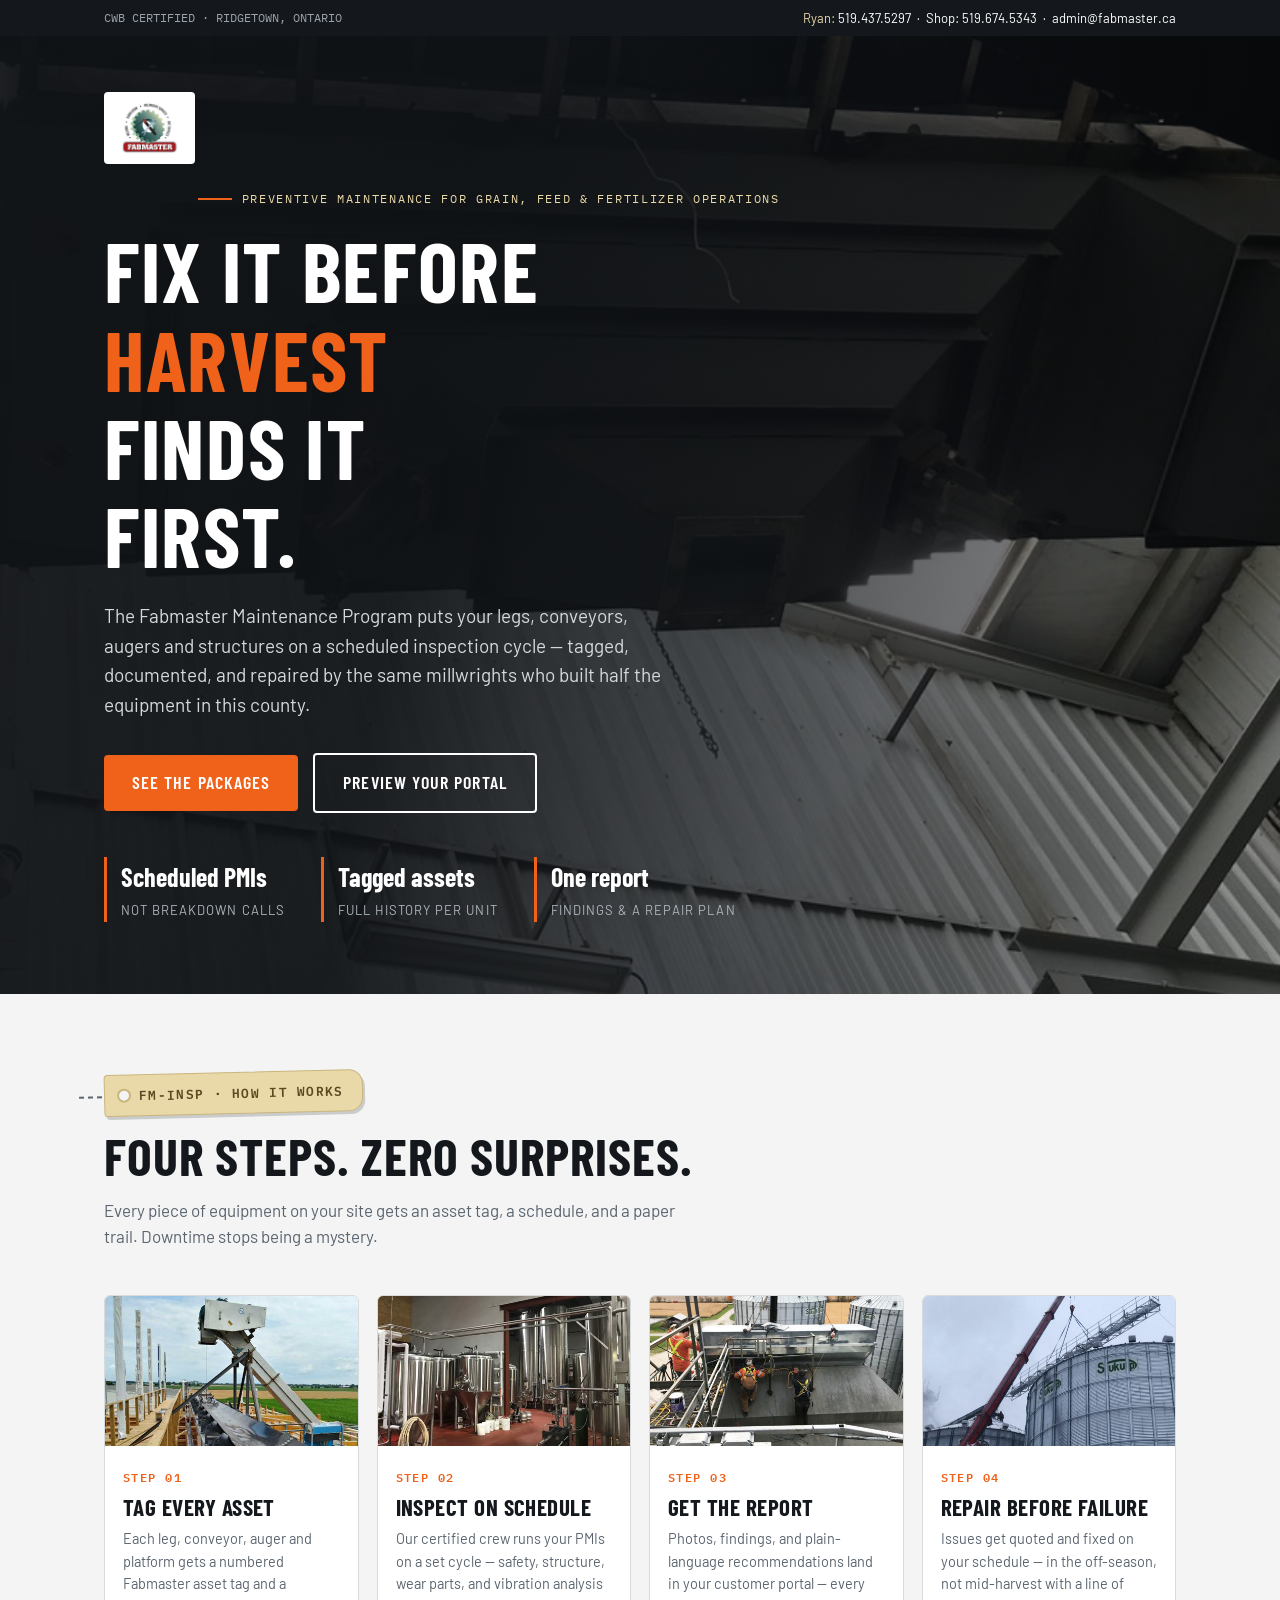
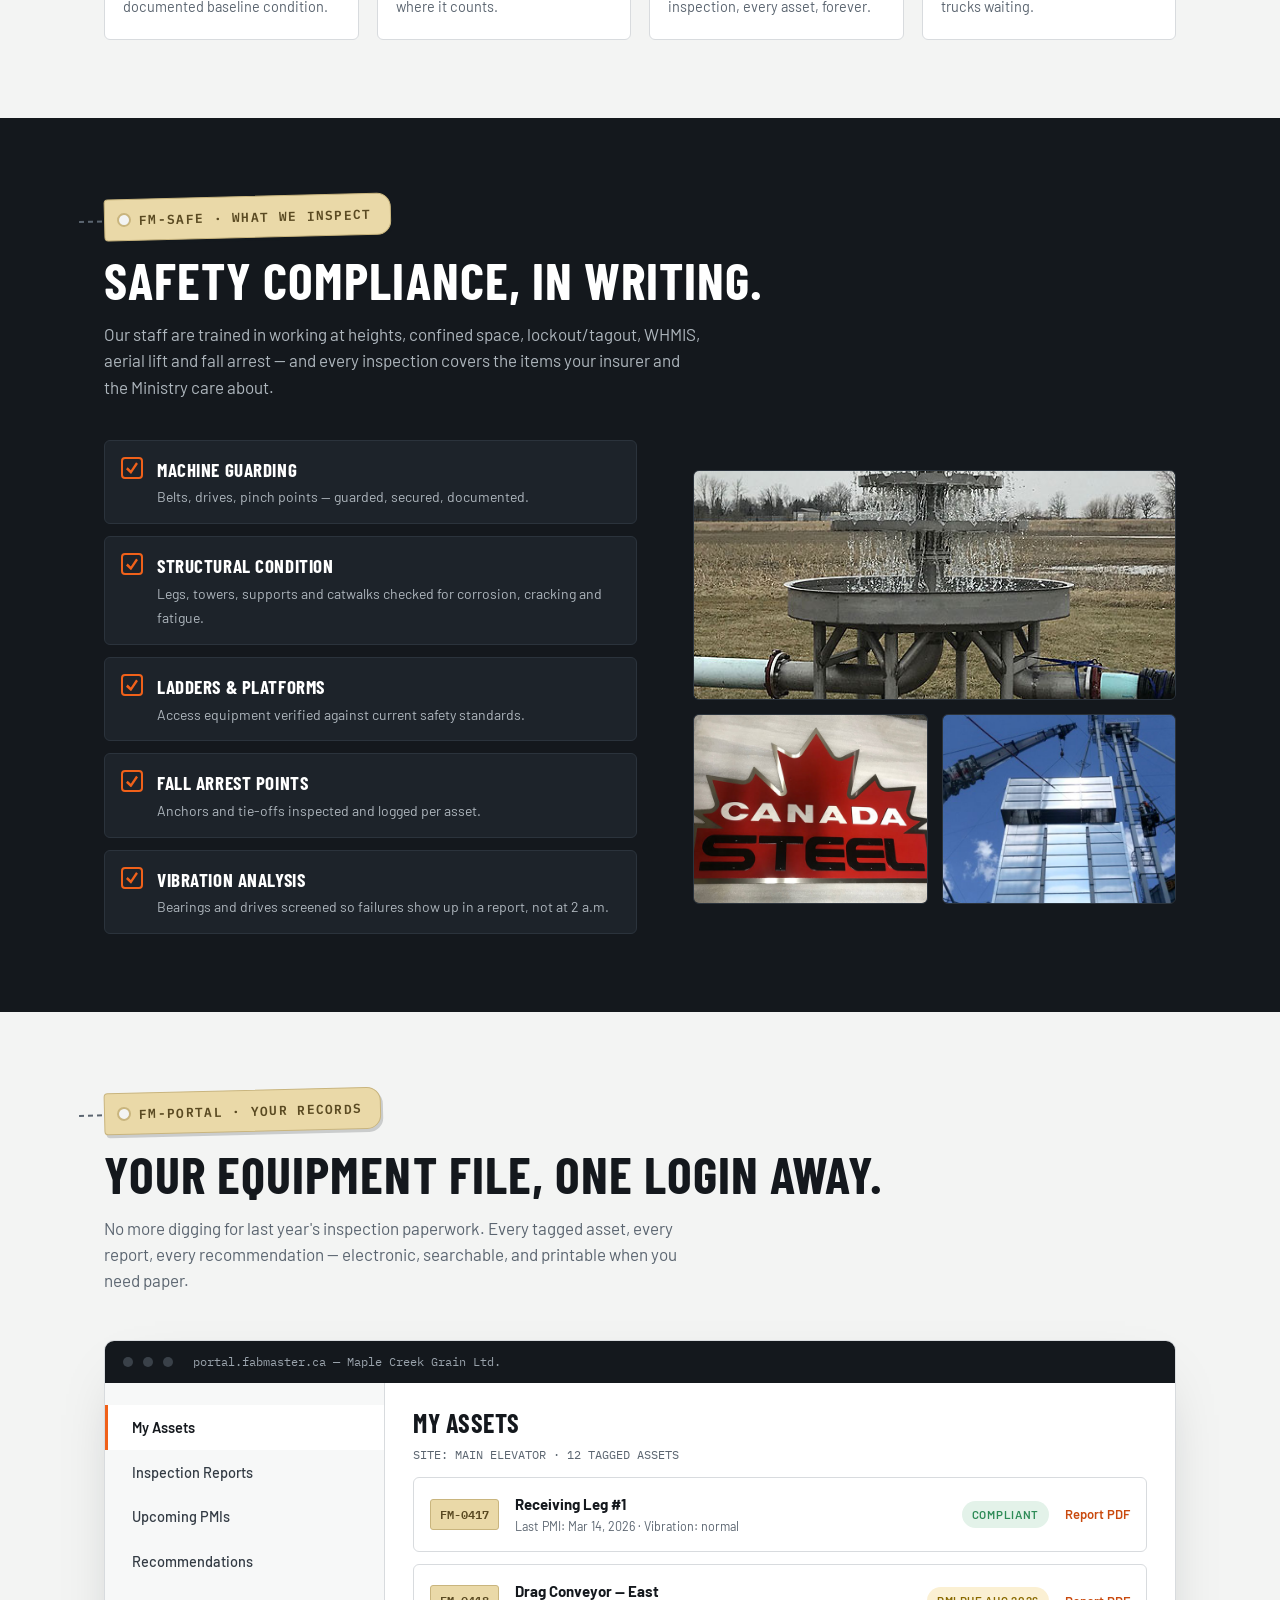
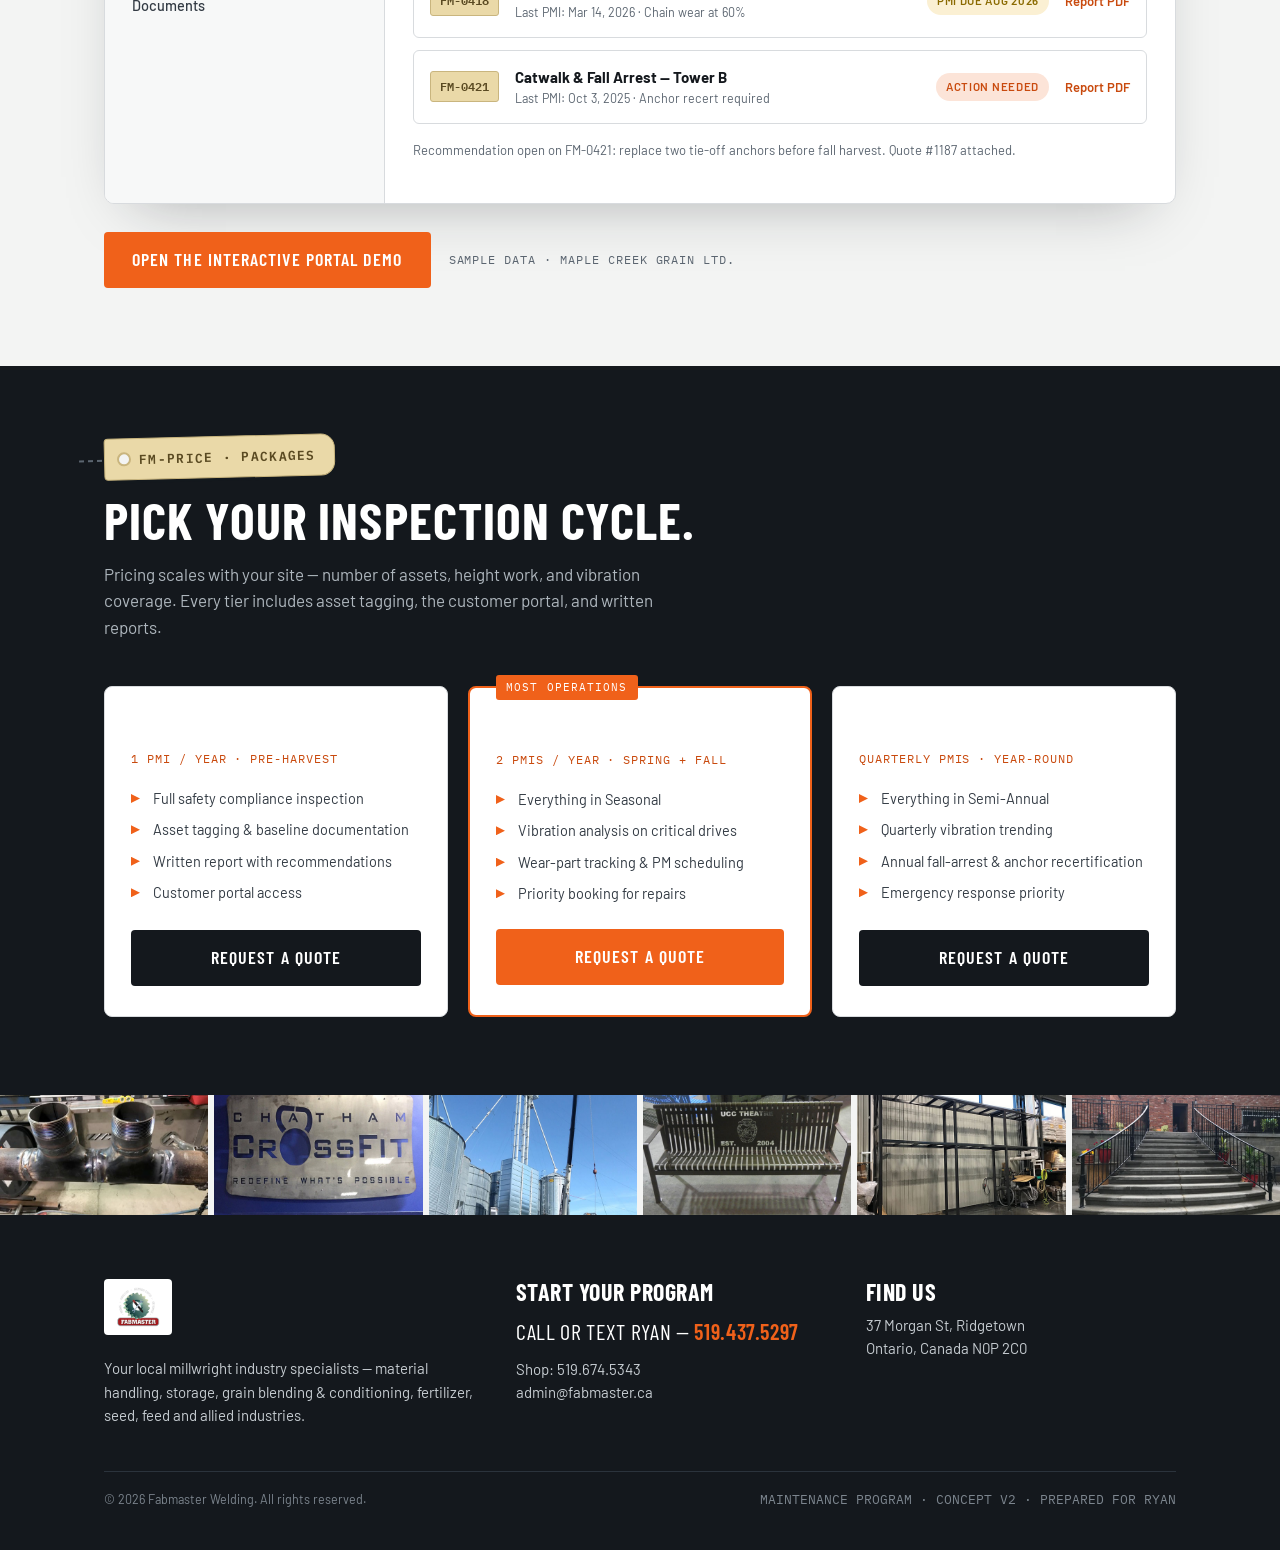
==== commit 383e28f7: "Add interactive customer portal demo - portal/: mock sign-in plus five sections (My Assets, Inspecti" ====
--- a/index.html
+++ b/index.html
@@ -155,6 +155,11 @@
         </div>
       </div>
     </div>
+
+    <p class="portal-cta">
+      <a class="btn btn-orange" href="portal/index.html">Open the interactive portal demo</a>
+      <span class="mono">Sample data &middot; Maple Creek Grain Ltd.</span>
+    </p>
   </div>
 </section>
 
--- a/css/styles.css
+++ b/css/styles.css
@@ -106,6 +106,8 @@
 .pill.overdue{background:#FCE4D8;color:var(--orange-dk);}
 .pdf-link{font-size:13px;font-weight:600;color:var(--orange-dk);text-decoration:none;white-space:nowrap;}
 .note{margin-top:16px;font-size:13px;color:var(--steel-lt);}
+.portal-cta{margin-top:28px;display:flex;align-items:center;gap:18px;flex-wrap:wrap;}
+.portal-cta .mono{font-size:12px;color:var(--steel-lt);letter-spacing:.08em;text-transform:uppercase;}
 
 /* ---------- pricing ---------- */
 .tiers{display:grid;grid-template-columns:repeat(3,1fr);gap:20px;margin-top:46px;align-items:stretch;}
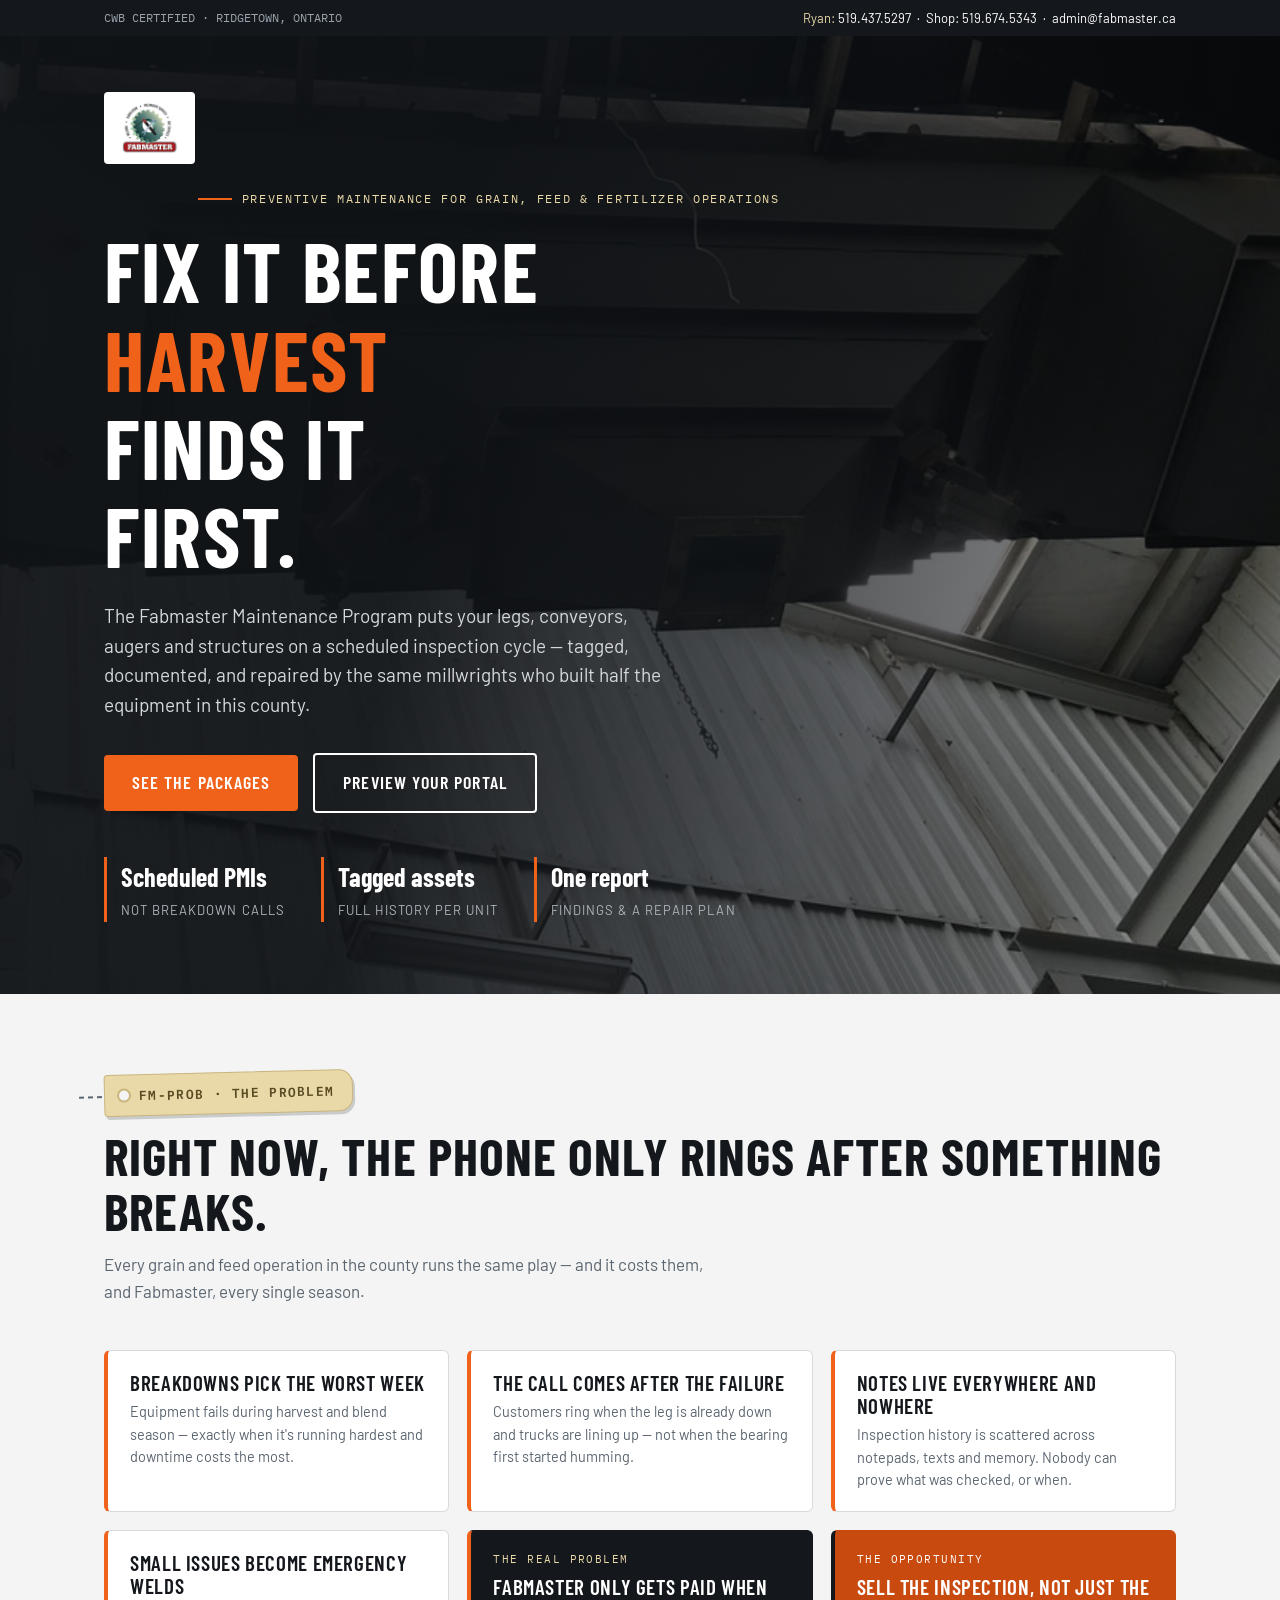
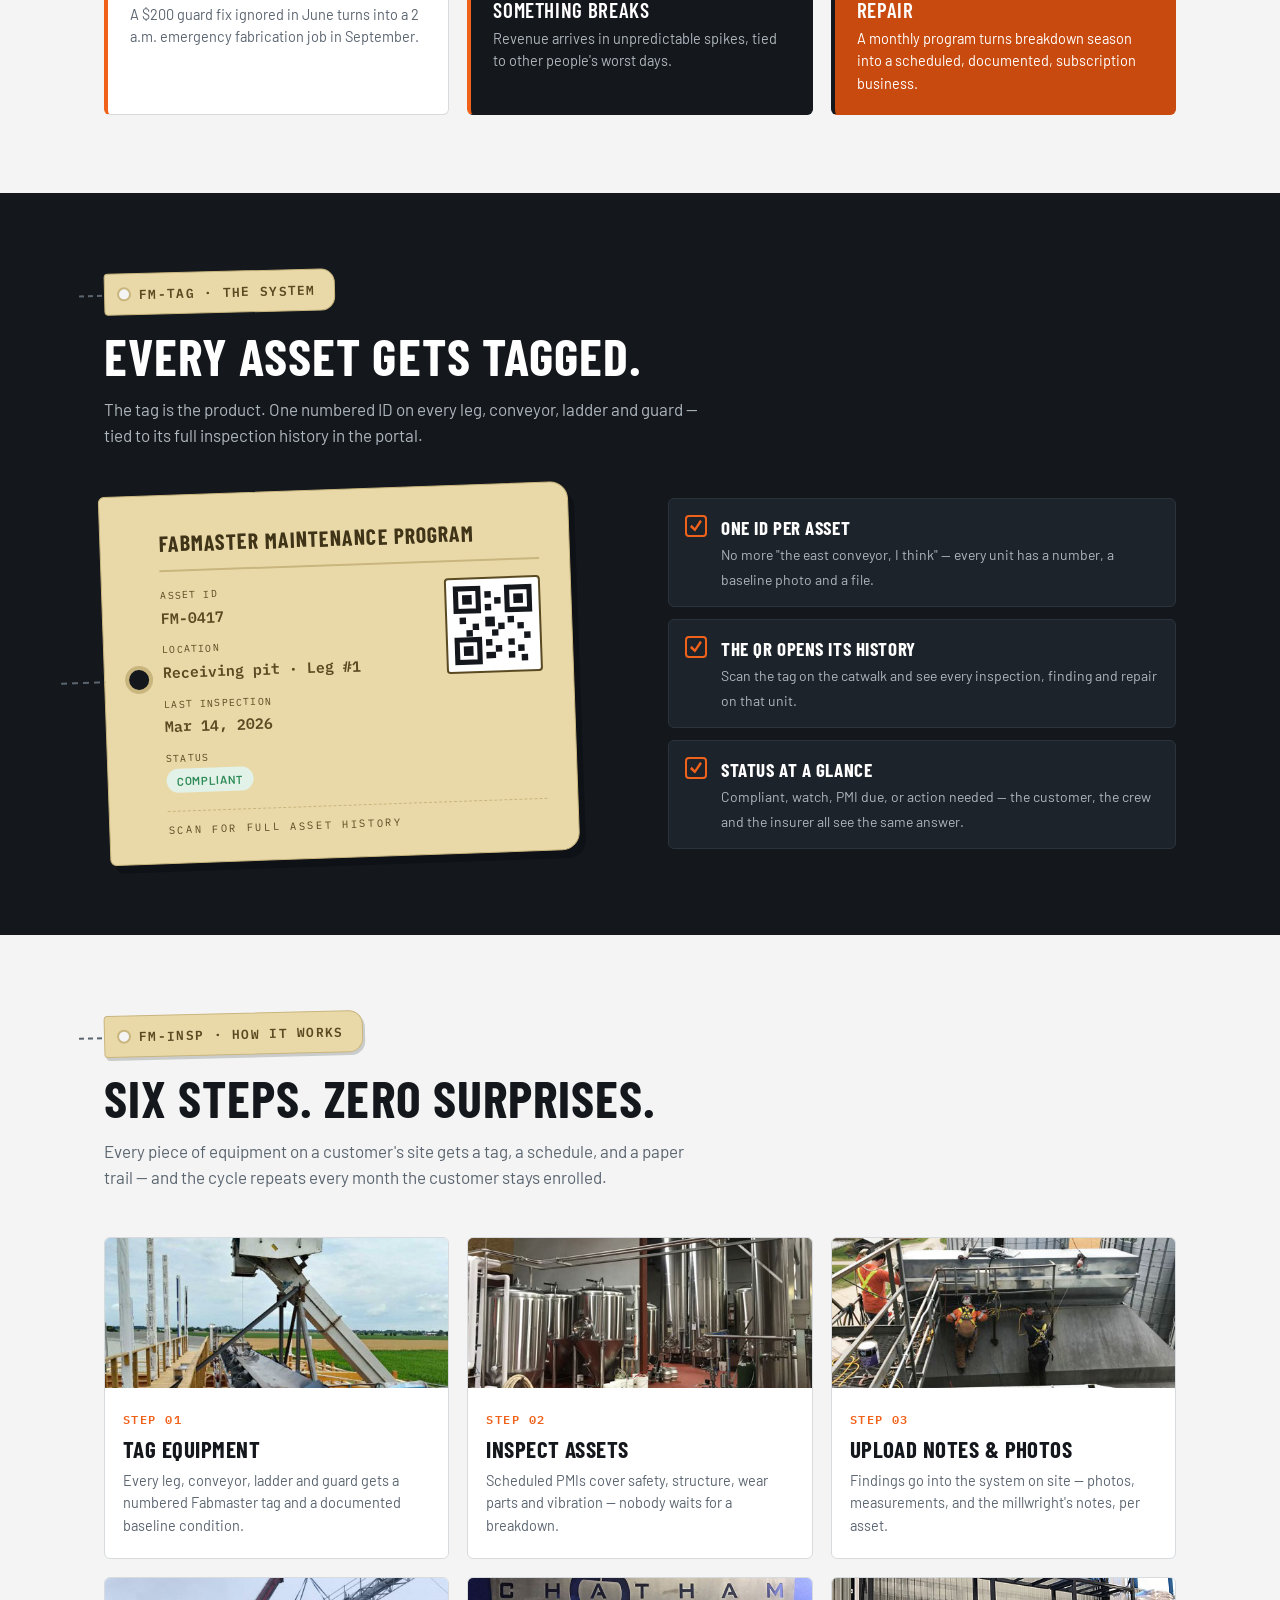
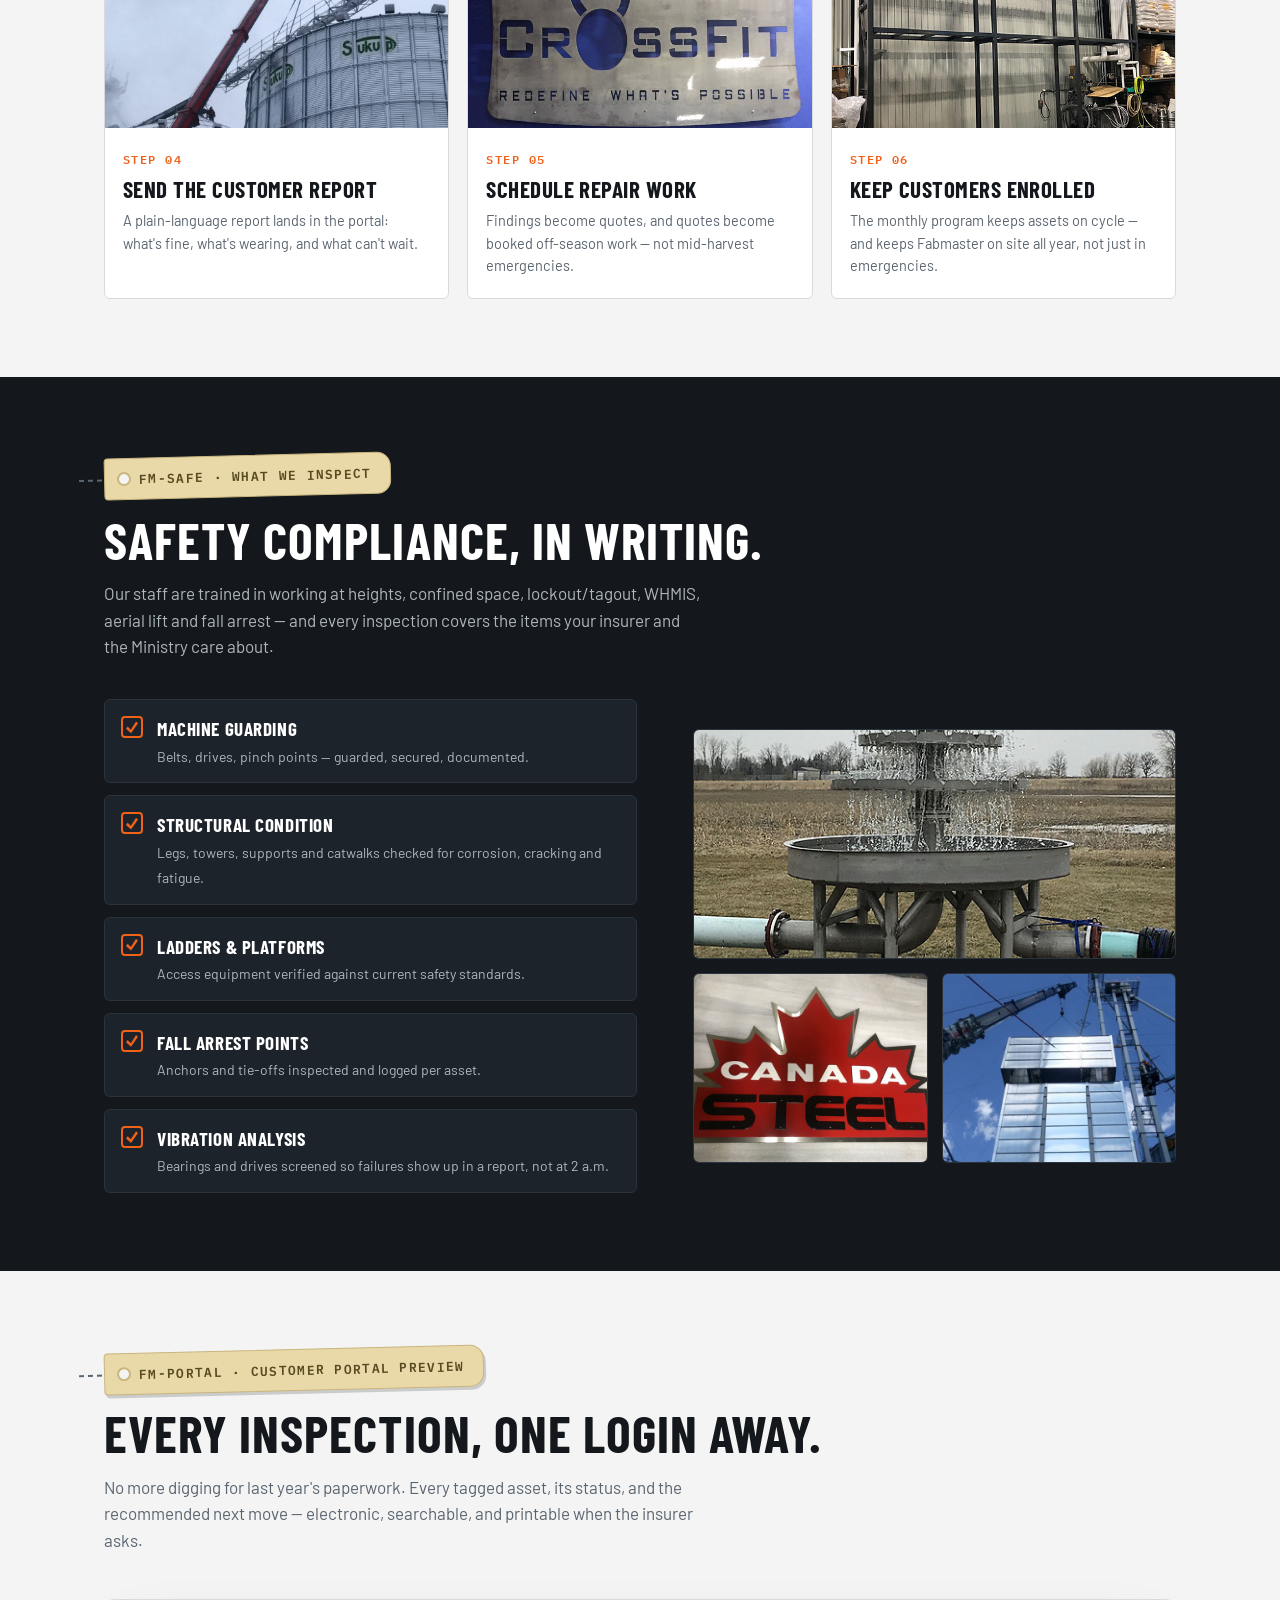
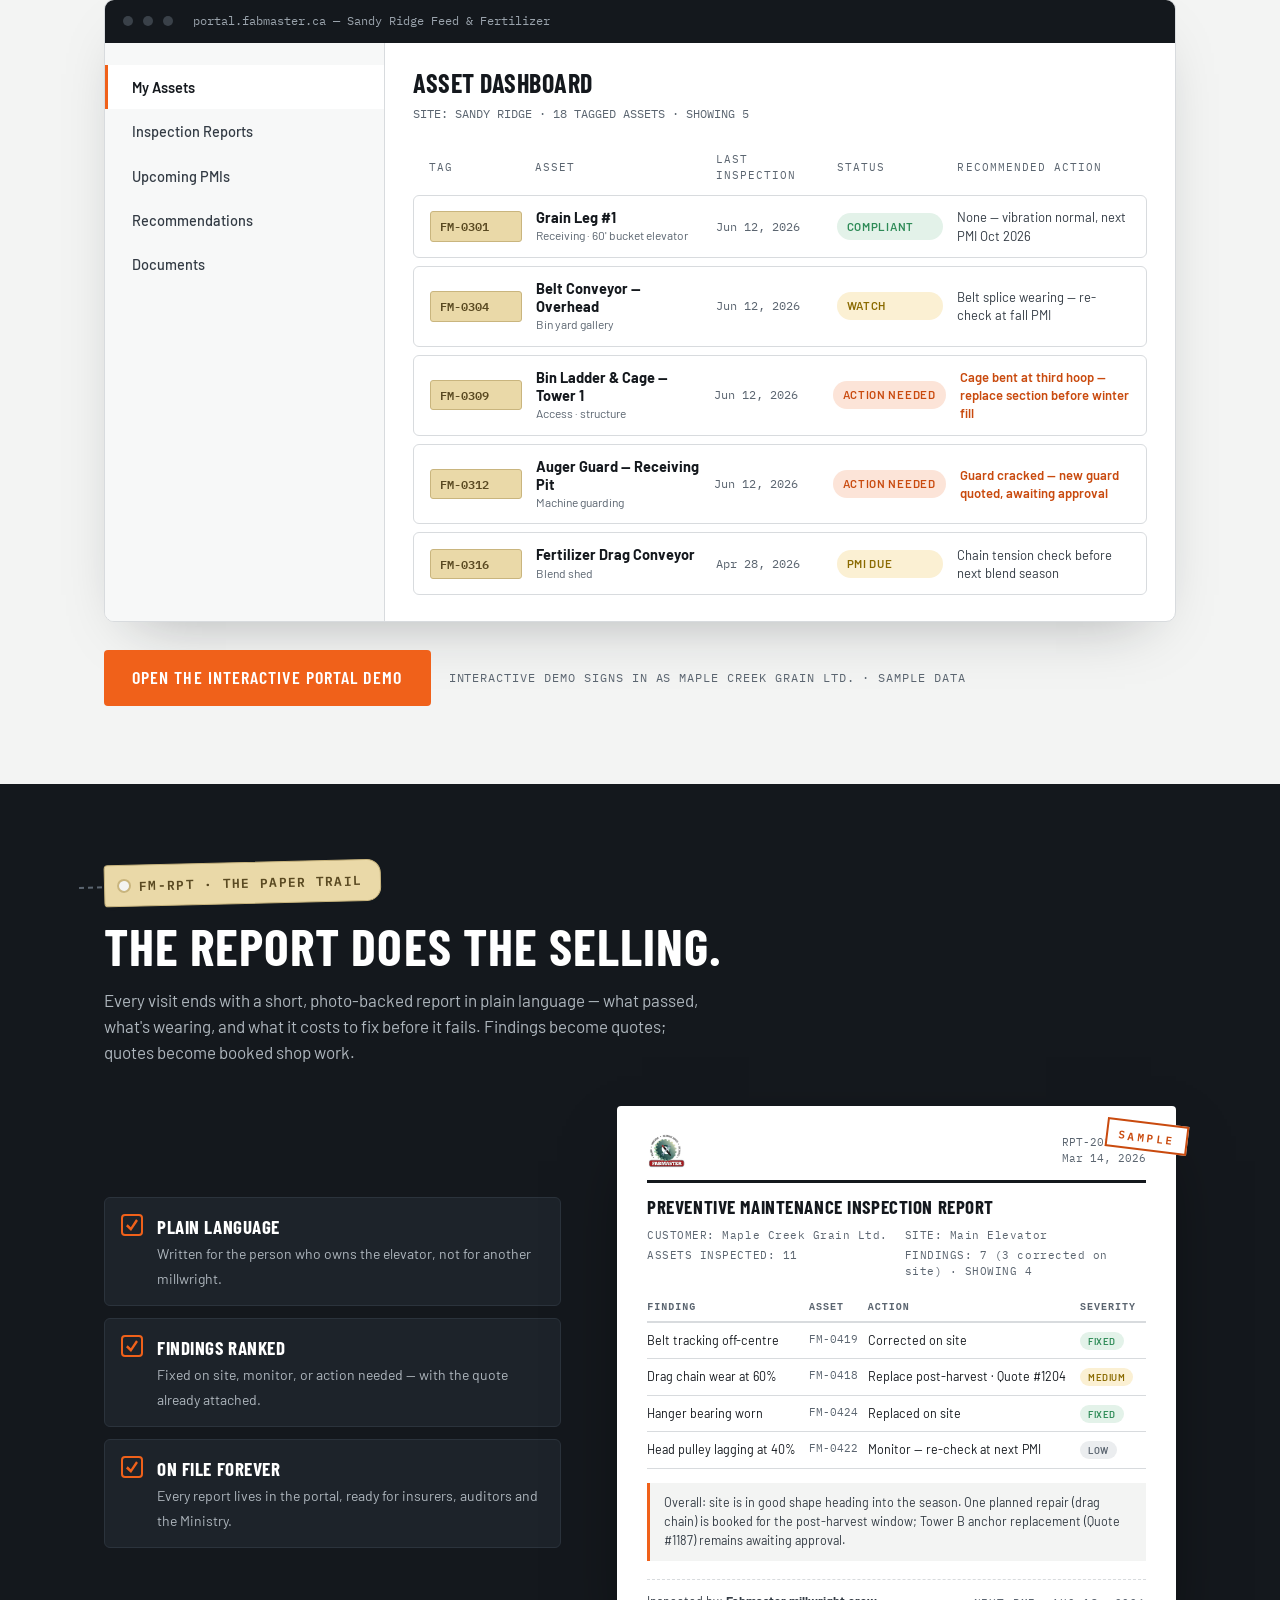
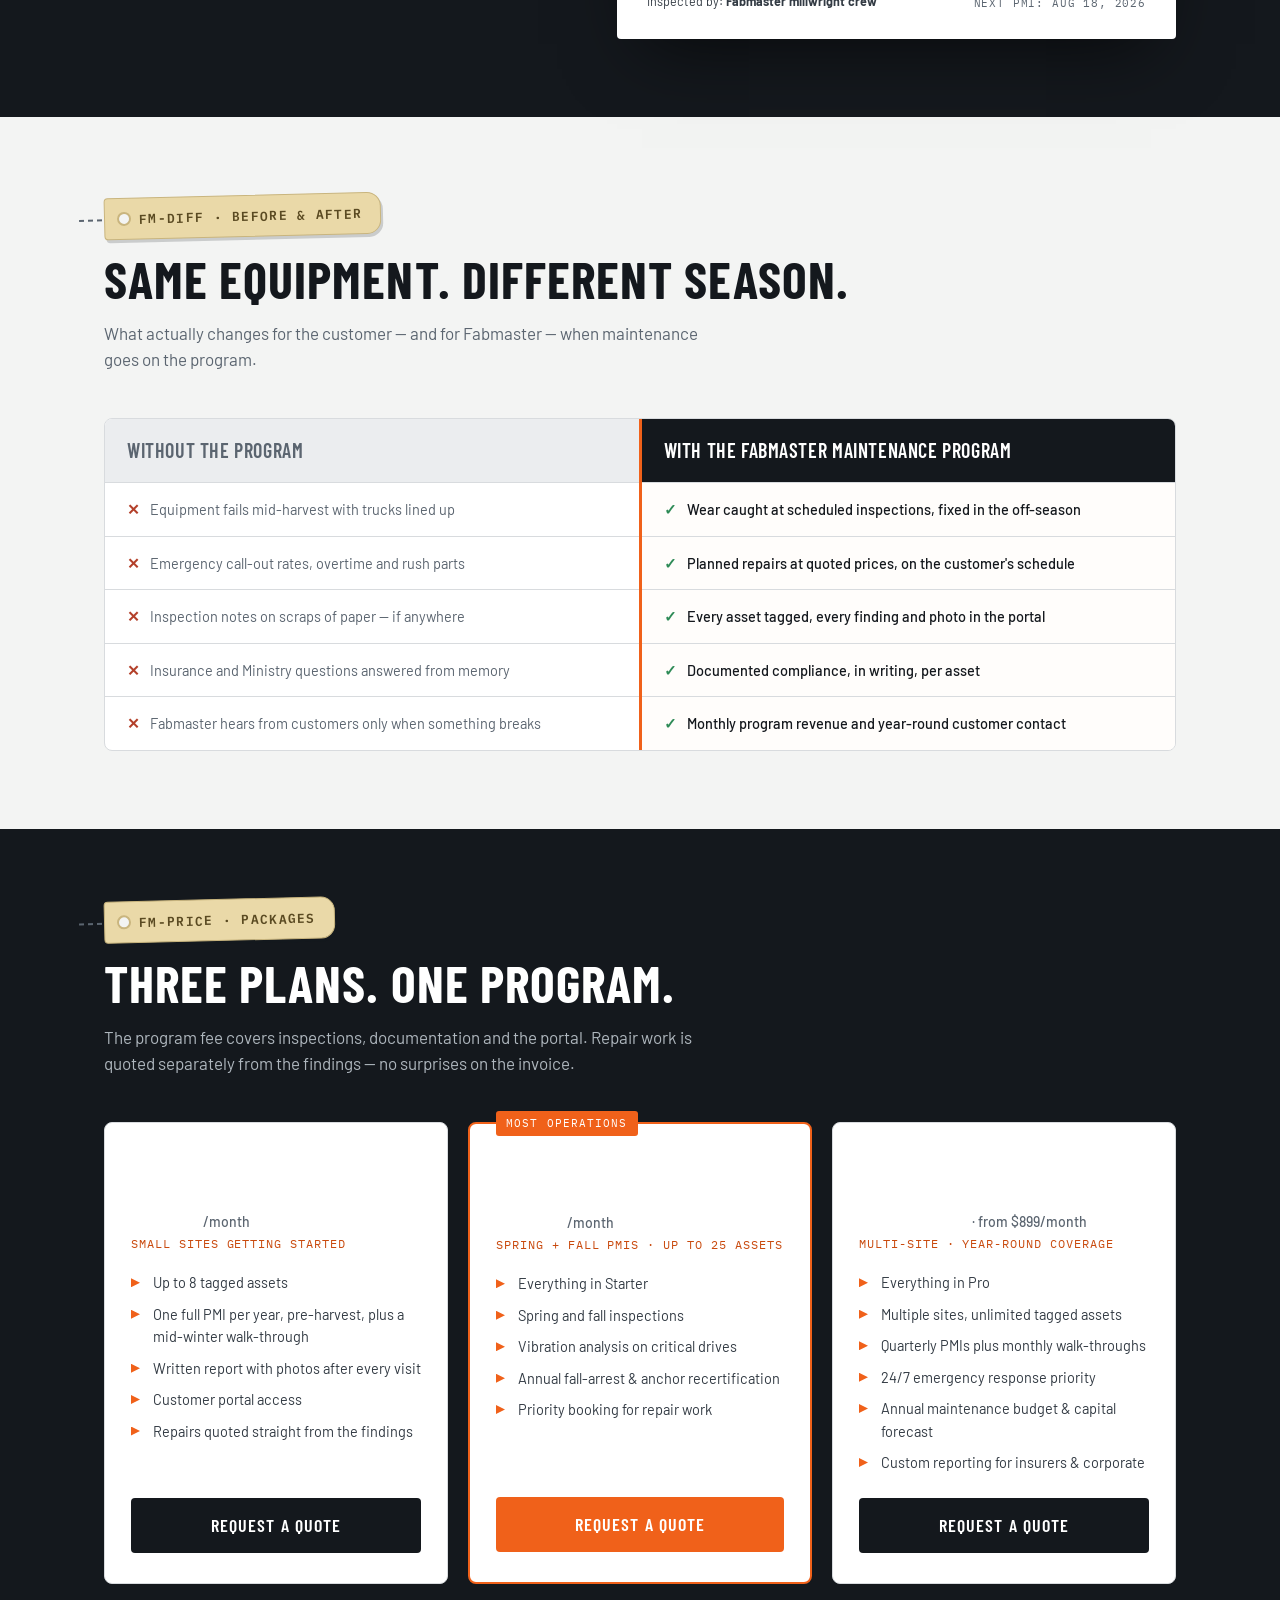
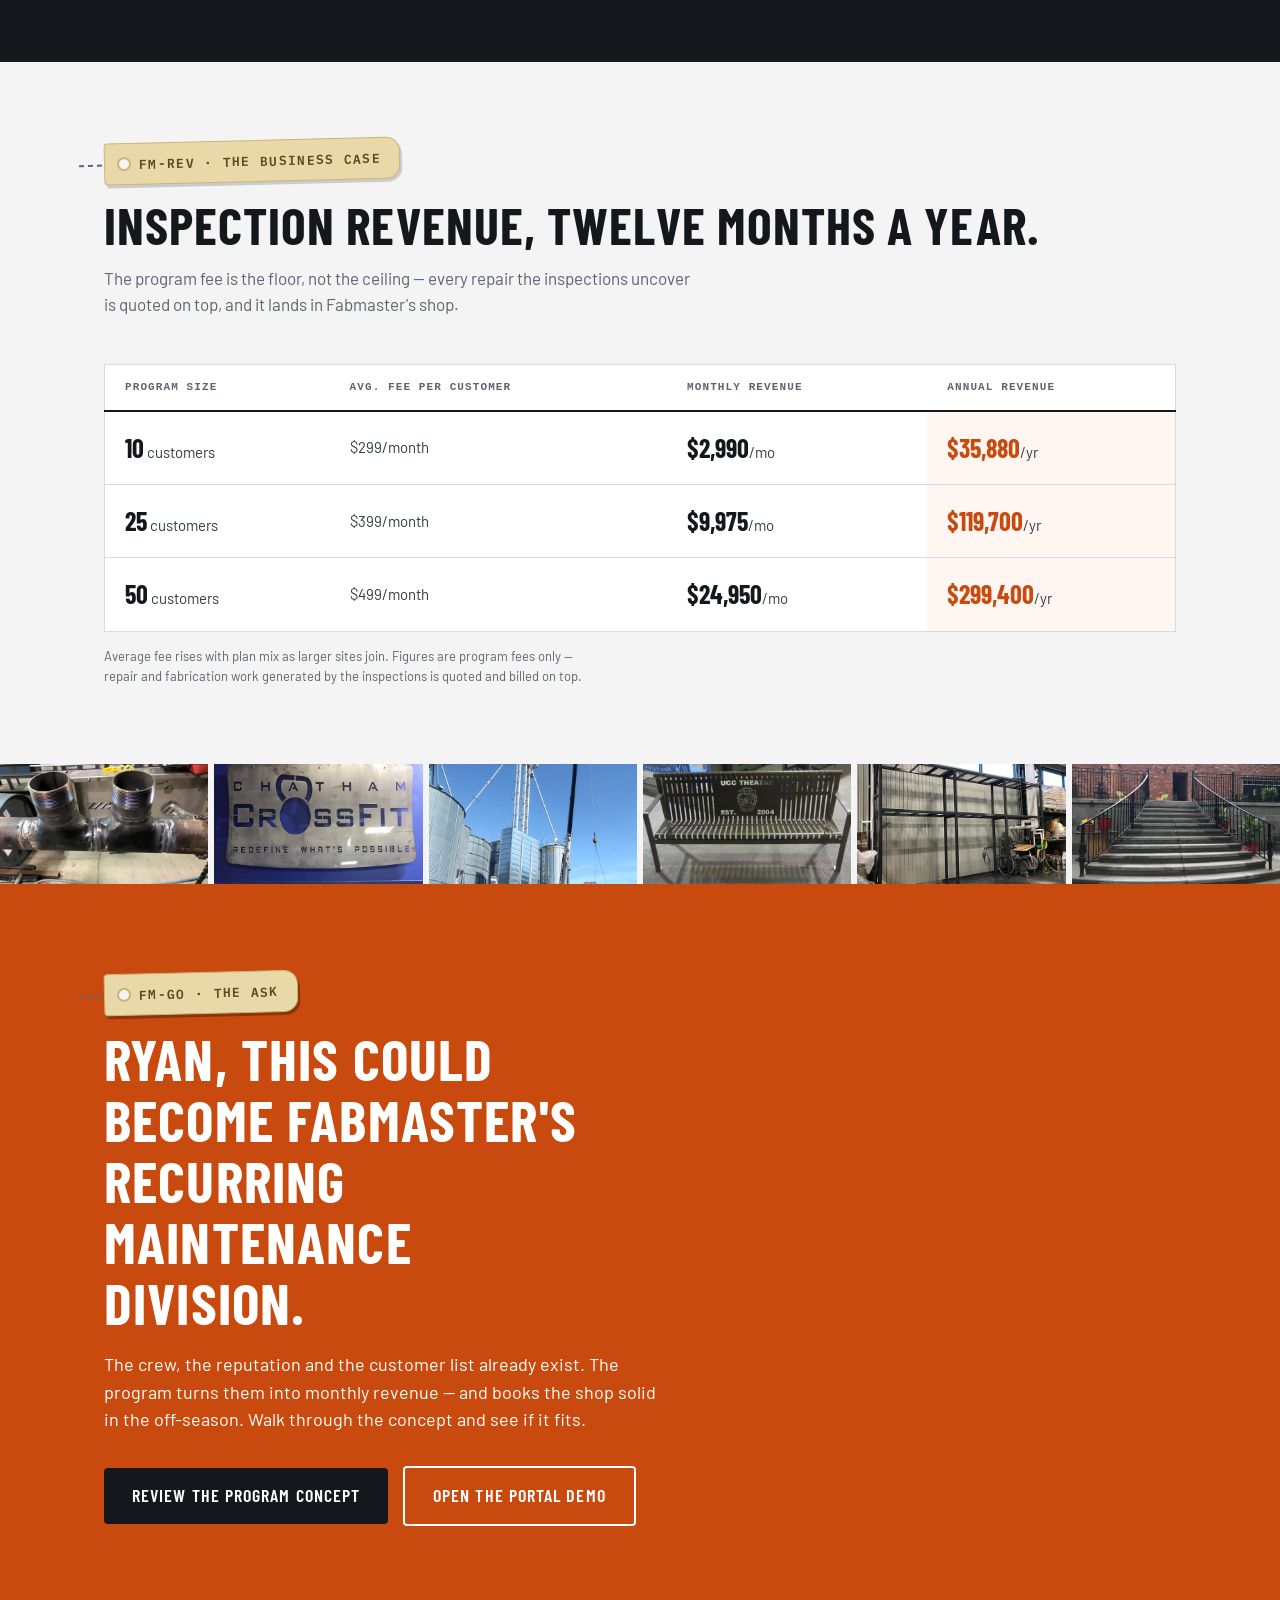
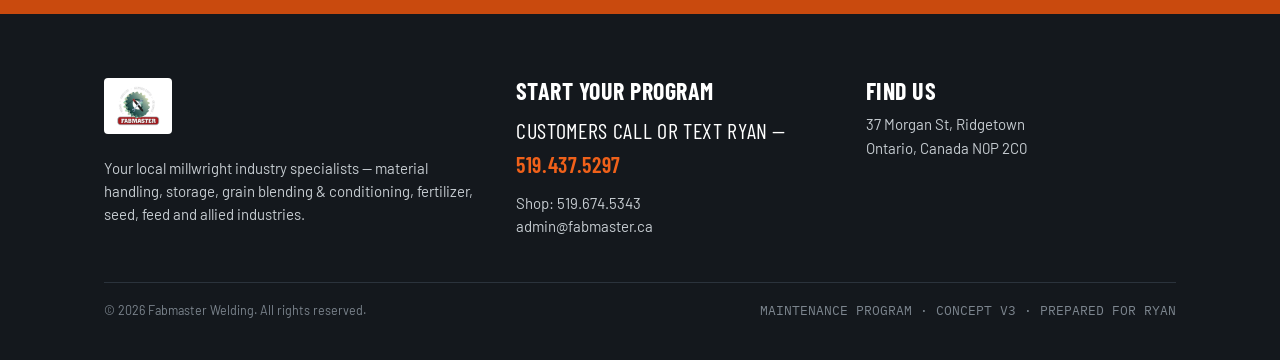
==== commit 80e5f510: "Upgrade pitch page to a business concept (Concept V3) New sections on index.html (still zero JavaScr" ====
--- a/index.html
+++ b/index.html
@@ -4,13 +4,13 @@
 <meta charset="UTF-8">
 <meta name="viewport" content="width=device-width, initial-scale=1.0">
 <title>Fabmaster Maintenance Program</title>
-<meta name="description" content="Scheduled preventive maintenance for grain, feed & fertilizer operations — tagged assets, documented inspections, and repairs before failure. Fabmaster Welding, Ridgetown, Ontario.">
+<meta name="description" content="Concept pitch: a subscription preventive-maintenance program for Fabmaster Welding — tagged assets, scheduled inspections, a customer portal, and recurring monthly revenue for grain, feed & fertilizer operations.">
 <meta name="theme-color" content="#14181D">
 <link rel="icon" href="favicon.svg" type="image/svg+xml">
 <meta property="og:type" content="website">
 <meta property="og:site_name" content="Fabmaster Welding">
 <meta property="og:title" content="Fabmaster Maintenance Program">
-<meta property="og:description" content="Fix it before harvest finds it first. Scheduled inspections, tagged assets, and a customer portal for grain, feed & fertilizer operations.">
+<meta property="og:description" content="Tagged assets, scheduled inspections, a customer portal — and recurring monthly revenue. A program concept for Fabmaster Welding.">
 <meta property="og:url" content="https://brendangiffordbg-eng.github.io/fabmaster-demo/">
 <meta property="og:image" content="https://brendangiffordbg-eng.github.io/fabmaster-demo/images/home-millwright.jpg">
 <meta name="twitter:card" content="summary_large_image">
@@ -45,42 +45,136 @@
   </div>
 </header>
 
+<section id="problem">
+  <div class="wrap">
+    <div class="tagline"><span class="tag-card">FM-PROB &middot; The problem</span></div>
+    <h2>Right now, the phone only rings after something breaks.</h2>
+    <p class="sub">Every grain and feed operation in the county runs the same play — and it costs them, and Fabmaster, every single season.</p>
+    <div class="pains">
+      <div class="pain">
+        <b>Breakdowns pick the worst week</b>
+        <p>Equipment fails during harvest and blend season — exactly when it's running hardest and downtime costs the most.</p>
+      </div>
+      <div class="pain">
+        <b>The call comes after the failure</b>
+        <p>Customers ring when the leg is already down and trucks are lining up — not when the bearing first started humming.</p>
+      </div>
+      <div class="pain">
+        <b>Notes live everywhere and nowhere</b>
+        <p>Inspection history is scattered across notepads, texts and memory. Nobody can prove what was checked, or when.</p>
+      </div>
+      <div class="pain">
+        <b>Small issues become emergency welds</b>
+        <p>A $200 guard fix ignored in June turns into a 2 a.m. emergency fabrication job in September.</p>
+      </div>
+      <div class="pain kicker">
+        <span class="mono">THE REAL PROBLEM</span>
+        <b>Fabmaster only gets paid when something breaks</b>
+        <p>Revenue arrives in unpredictable spikes, tied to other people's worst days.</p>
+      </div>
+      <div class="pain turn">
+        <span class="mono">THE OPPORTUNITY</span>
+        <b>Sell the inspection, not just the repair</b>
+        <p>A monthly program turns breakdown season into a scheduled, documented, subscription business.</p>
+      </div>
+    </div>
+  </div>
+</section>
+
+<section class="dark" id="tagged">
+  <div class="wrap">
+    <div class="tagline"><span class="tag-card">FM-TAG &middot; The system</span></div>
+    <h2>Every asset gets tagged.</h2>
+    <p class="sub">The tag is the product. One numbered ID on every leg, conveyor, ladder and guard — tied to its full inspection history in the portal.</p>
+    <div class="tag-wrap">
+      <div class="bigtag">
+        <div class="bt-head">Fabmaster Maintenance Program</div>
+        <div class="bt-grid">
+          <div class="bt-fields">
+            <div class="bt-field"><span class="lbl">Asset ID</span><span class="val">FM-0417</span></div>
+            <div class="bt-field"><span class="lbl">Location</span><span class="val">Receiving pit &middot; Leg #1</span></div>
+            <div class="bt-field"><span class="lbl">Last inspection</span><span class="val">Mar 14, 2026</span></div>
+            <div class="bt-field"><span class="lbl">Status</span><span class="pill ok">Compliant</span></div>
+          </div>
+          <div class="bt-qr" role="img" aria-label="QR code placeholder linking to this asset's inspection history">
+            <svg viewBox="0 0 25 25" xmlns="http://www.w3.org/2000/svg">
+              <rect width="25" height="25" fill="#fff"/>
+              <g fill="#14181D">
+                <path d="M1 1h7v7H1zM17 1h7v7h-7zM1 17h7v7H1z" fill="none" stroke="#14181D" stroke-width="1.6"/>
+                <rect x="3" y="3" width="3" height="3"/><rect x="19" y="3" width="3" height="3"/><rect x="3" y="19" width="3" height="3"/>
+                <rect x="10" y="2" width="2" height="2"/><rect x="13" y="4" width="2" height="2"/><rect x="10" y="6" width="2" height="2"/>
+                <rect x="2" y="10" width="2" height="2"/><rect x="6" y="12" width="2" height="2"/><rect x="4" y="14" width="2" height="2"/>
+                <rect x="10" y="10" width="3" height="3"/><rect x="14" y="12" width="2" height="2"/><rect x="12" y="14" width="2" height="2"/>
+                <rect x="17" y="10" width="2" height="2"/><rect x="20" y="12" width="2" height="2"/><rect x="22" y="15" width="2" height="2"/>
+                <rect x="10" y="17" width="2" height="2"/><rect x="13" y="19" width="2" height="2"/><rect x="10" y="21" width="3" height="2"/>
+                <rect x="17" y="17" width="2" height="2"/><rect x="20" y="19" width="2" height="2"/><rect x="17" y="21" width="2" height="2"/><rect x="21" y="22" width="2" height="2"/>
+              </g>
+            </svg>
+          </div>
+        </div>
+        <div class="bt-foot mono">SCAN FOR FULL ASSET HISTORY</div>
+      </div>
+      <ul class="checklist">
+        <li><span class="box"></span><div><b>One ID per asset</b><span>No more "the east conveyor, I think" — every unit has a number, a baseline photo and a file.</span></div></li>
+        <li><span class="box"></span><div><b>The QR opens its history</b><span>Scan the tag on the catwalk and see every inspection, finding and repair on that unit.</span></div></li>
+        <li><span class="box"></span><div><b>Status at a glance</b><span>Compliant, watch, PMI due, or action needed — the customer, the crew and the insurer all see the same answer.</span></div></li>
+      </ul>
+    </div>
+  </div>
+</section>
+
 <section id="how">
   <div class="wrap">
     <div class="tagline"><span class="tag-card">FM-INSP &middot; How it works</span></div>
-    <h2>Four steps. Zero surprises.</h2>
-    <p class="sub">Every piece of equipment on your site gets an asset tag, a schedule, and a paper trail. Downtime stops being a mystery.</p>
+    <h2>Six steps. Zero surprises.</h2>
+    <p class="sub">Every piece of equipment on a customer's site gets a tag, a schedule, and a paper trail — and the cycle repeats every month the customer stays enrolled.</p>
     <div class="steps">
       <div class="step">
         <img src="images/home-1.jpg" alt="Grain handling equipment on site">
         <div class="body">
           <span class="num mono">STEP 01</span>
-          <h3>Tag every asset</h3>
-          <p>Each leg, conveyor, auger and platform gets a numbered Fabmaster asset tag and a documented baseline condition.</p>
+          <h3>Tag equipment</h3>
+          <p>Every leg, conveyor, ladder and guard gets a numbered Fabmaster tag and a documented baseline condition.</p>
         </div>
       </div>
       <div class="step">
         <img src="images/home-2.jpg" alt="Millwright inspection work">
         <div class="body">
           <span class="num mono">STEP 02</span>
-          <h3>Inspect on schedule</h3>
-          <p>Our certified crew runs your PMIs on a set cycle — safety, structure, wear parts, and vibration analysis where it counts.</p>
+          <h3>Inspect assets</h3>
+          <p>Scheduled PMIs cover safety, structure, wear parts and vibration — nobody waits for a breakdown.</p>
         </div>
       </div>
       <div class="step">
         <img src="images/home-3.jpg" alt="Equipment condition documentation">
         <div class="body">
           <span class="num mono">STEP 03</span>
-          <h3>Get the report</h3>
-          <p>Photos, findings, and plain-language recommendations land in your customer portal — every inspection, every asset, forever.</p>
+          <h3>Upload notes &amp; photos</h3>
+          <p>Findings go into the system on site — photos, measurements, and the millwright's notes, per asset.</p>
         </div>
       </div>
       <div class="step">
         <img src="images/home-4.jpg" alt="Fabmaster repair work">
         <div class="body">
           <span class="num mono">STEP 04</span>
-          <h3>Repair before failure</h3>
-          <p>Issues get quoted and fixed on your schedule — in the off-season, not mid-harvest with a line of trucks waiting.</p>
+          <h3>Send the customer report</h3>
+          <p>A plain-language report lands in the portal: what's fine, what's wearing, and what can't wait.</p>
+        </div>
+      </div>
+      <div class="step">
+        <img src="images/services-4.jpg" alt="Fabricated repair in the Fabmaster shop">
+        <div class="body">
+          <span class="num mono">STEP 05</span>
+          <h3>Schedule repair work</h3>
+          <p>Findings become quotes, and quotes become booked off-season work — not mid-harvest emergencies.</p>
+        </div>
+      </div>
+      <div class="step">
+        <img src="images/home-6.jpg" alt="Grain elevator site at working height">
+        <div class="body">
+          <span class="num mono">STEP 06</span>
+          <h3>Keep customers enrolled</h3>
+          <p>The monthly program keeps assets on cycle — and keeps Fabmaster on site all year, not just in emergencies.</p>
         </div>
       </div>
     </div>
@@ -111,99 +205,252 @@
 
 <section id="portal">
   <div class="wrap">
-    <div class="tagline"><span class="tag-card">FM-PORTAL &middot; Your records</span></div>
-    <h2>Your equipment file, one login away.</h2>
-    <p class="sub">No more digging for last year's inspection paperwork. Every tagged asset, every report, every recommendation — electronic, searchable, and printable when you need paper.</p>
-
-    <div class="portal" role="img" aria-label="Preview of the Fabmaster customer portal showing asset list and inspection statuses">
+    <div class="tagline"><span class="tag-card">FM-PORTAL &middot; Customer portal preview</span></div>
+    <h2>Every inspection, one login away.</h2>
+    <p class="sub">No more digging for last year's paperwork. Every tagged asset, its status, and the recommended next move — electronic, searchable, and printable when the insurer asks.</p>
+
+    <div class="portal">
       <div class="portal-top">
         <span class="dot"></span><span class="dot"></span><span class="dot"></span>
-        <span class="mono">portal.fabmaster.ca — Maple Creek Grain Ltd.</span>
+        <span class="mono">portal.fabmaster.ca — Sandy Ridge Feed &amp; Fertilizer</span>
       </div>
       <div class="portal-grid">
-        <nav class="portal-nav" aria-label="Portal sections">
-          <a class="on" href="#portal">My Assets</a>
-          <a href="#portal">Inspection Reports</a>
-          <a href="#portal">Upcoming PMIs</a>
-          <a href="#portal">Recommendations</a>
-          <a href="#portal">Documents</a>
-        </nav>
+        <div class="portal-nav" aria-hidden="true">
+          <span class="on">My Assets</span>
+          <span>Inspection Reports</span>
+          <span>Upcoming PMIs</span>
+          <span>Recommendations</span>
+          <span>Documents</span>
+        </div>
         <div class="portal-main">
-          <h3>My Assets</h3>
-          <span class="mono">SITE: MAIN ELEVATOR &middot; 12 TAGGED ASSETS</span>
-
-          <div class="asset-row">
-            <span class="asset-id">FM-0417</span>
-            <div><b>Receiving Leg #1</b><small>Last PMI: Mar 14, 2026 &middot; Vibration: normal</small></div>
-            <span class="pill ok">Compliant</span>
-            <a class="pdf-link" href="#portal">Report PDF</a>
+          <h3>Asset Dashboard</h3>
+          <span class="mono">SITE: SANDY RIDGE &middot; 18 TAGGED ASSETS &middot; SHOWING 5</span>
+
+          <div class="dash">
+            <div class="dash-head">
+              <span>Tag</span><span>Asset</span><span>Last inspection</span><span>Status</span><span>Recommended action</span>
+            </div>
+            <div class="dash-row">
+              <span class="asset-id">FM-0301</span>
+              <span><b>Grain Leg #1</b><small>Receiving &middot; 60' bucket elevator</small></span>
+              <span class="last">Jun 12, 2026</span>
+              <span class="pill ok">Compliant</span>
+              <span class="act">None — vibration normal, next PMI Oct 2026</span>
+            </div>
+            <div class="dash-row">
+              <span class="asset-id">FM-0304</span>
+              <span><b>Belt Conveyor — Overhead</b><small>Bin yard gallery</small></span>
+              <span class="last">Jun 12, 2026</span>
+              <span class="pill due">Watch</span>
+              <span class="act">Belt splice wearing — re-check at fall PMI</span>
+            </div>
+            <div class="dash-row">
+              <span class="asset-id">FM-0309</span>
+              <span><b>Bin Ladder &amp; Cage — Tower 1</b><small>Access &middot; structure</small></span>
+              <span class="last">Jun 12, 2026</span>
+              <span class="pill overdue">Action needed</span>
+              <span class="act hot">Cage bent at third hoop — replace section before winter fill</span>
+            </div>
+            <div class="dash-row">
+              <span class="asset-id">FM-0312</span>
+              <span><b>Auger Guard — Receiving Pit</b><small>Machine guarding</small></span>
+              <span class="last">Jun 12, 2026</span>
+              <span class="pill overdue">Action needed</span>
+              <span class="act hot">Guard cracked — new guard quoted, awaiting approval</span>
+            </div>
+            <div class="dash-row">
+              <span class="asset-id">FM-0316</span>
+              <span><b>Fertilizer Drag Conveyor</b><small>Blend shed</small></span>
+              <span class="last">Apr 28, 2026</span>
+              <span class="pill due">PMI due</span>
+              <span class="act">Chain tension check before next blend season</span>
+            </div>
           </div>
-          <div class="asset-row">
-            <span class="asset-id">FM-0418</span>
-            <div><b>Drag Conveyor — East</b><small>Last PMI: Mar 14, 2026 &middot; Chain wear at 60%</small></div>
-            <span class="pill due">PMI due Aug 2026</span>
-            <a class="pdf-link" href="#portal">Report PDF</a>
-          </div>
-          <div class="asset-row">
-            <span class="asset-id">FM-0421</span>
-            <div><b>Catwalk &amp; Fall Arrest — Tower B</b><small>Last PMI: Oct 3, 2025 &middot; Anchor recert required</small></div>
-            <span class="pill overdue">Action needed</span>
-            <a class="pdf-link" href="#portal">Report PDF</a>
-          </div>
-
-          <p class="note">Recommendation open on FM-0421: replace two tie-off anchors before fall harvest. Quote #1187 attached.</p>
         </div>
       </div>
     </div>
 
     <p class="portal-cta">
       <a class="btn btn-orange" href="portal/index.html">Open the interactive portal demo</a>
-      <span class="mono">Sample data &middot; Maple Creek Grain Ltd.</span>
+      <span class="mono">Interactive demo signs in as Maple Creek Grain Ltd. &middot; Sample data</span>
     </p>
   </div>
 </section>
 
+<section class="dark" id="report">
+  <div class="wrap">
+    <div class="tagline"><span class="tag-card">FM-RPT &middot; The paper trail</span></div>
+    <h2>The report does the selling.</h2>
+    <p class="sub">Every visit ends with a short, photo-backed report in plain language — what passed, what's wearing, and what it costs to fix before it fails. Findings become quotes; quotes become booked shop work.</p>
+    <div class="report-wrap">
+      <ul class="checklist">
+        <li><span class="box"></span><div><b>Plain language</b><span>Written for the person who owns the elevator, not for another millwright.</span></div></li>
+        <li><span class="box"></span><div><b>Findings ranked</b><span>Fixed on site, monitor, or action needed — with the quote already attached.</span></div></li>
+        <li><span class="box"></span><div><b>On file forever</b><span>Every report lives in the portal, ready for insurers, auditors and the Ministry.</span></div></li>
+      </ul>
+      <div class="sheet" role="img" aria-label="Sample preventive maintenance inspection report styled as a printed document">
+        <span class="stamp mono">SAMPLE</span>
+        <div class="sheet-head">
+          <img src="images/Fabmaster-Logo-New.jpg" alt="Fabmaster Welding">
+          <span class="mono">RPT-2026-031<br>Mar 14, 2026</span>
+        </div>
+        <h3>Preventive Maintenance Inspection Report</h3>
+        <div class="sh-meta mono">
+          <span>CUSTOMER: Maple Creek Grain Ltd.</span>
+          <span>SITE: Main Elevator</span>
+          <span>ASSETS INSPECTED: 11</span>
+          <span>FINDINGS: 7 (3 corrected on site) &middot; SHOWING 4</span>
+        </div>
+        <table>
+          <thead>
+            <tr><th scope="col">Finding</th><th scope="col">Asset</th><th scope="col">Action</th><th scope="col">Severity</th></tr>
+          </thead>
+          <tbody>
+            <tr><td>Belt tracking off-centre</td><td class="mono">FM-0419</td><td>Corrected on site</td><td><span class="pill ok">Fixed</span></td></tr>
+            <tr><td>Drag chain wear at 60%</td><td class="mono">FM-0418</td><td>Replace post-harvest &middot; Quote #1204</td><td><span class="pill due">Medium</span></td></tr>
+            <tr><td>Hanger bearing worn</td><td class="mono">FM-0424</td><td>Replaced on site</td><td><span class="pill ok">Fixed</span></td></tr>
+            <tr><td>Head pulley lagging at 40%</td><td class="mono">FM-0422</td><td>Monitor — re-check at next PMI</td><td><span class="pill low">Low</span></td></tr>
+          </tbody>
+        </table>
+        <p class="sh-summary">Overall: site is in good shape heading into the season. One planned repair (drag chain) is booked for the post-harvest window; Tower B anchor replacement (Quote #1187) remains awaiting approval.</p>
+        <div class="sig">
+          <span>Inspected by: <b>Fabmaster millwright crew</b></span>
+          <span class="mono">NEXT PMI: AUG 18, 2026</span>
+        </div>
+      </div>
+    </div>
+  </div>
+</section>
+
+<section id="versus">
+  <div class="wrap">
+    <div class="tagline"><span class="tag-card">FM-DIFF &middot; Before &amp; after</span></div>
+    <h2>Same equipment. Different season.</h2>
+    <p class="sub">What actually changes for the customer — and for Fabmaster — when maintenance goes on the program.</p>
+    <div class="versus-wrap">
+      <table class="versus">
+        <thead>
+          <tr>
+            <th class="v-no-h" scope="col">Without the program</th>
+            <th class="v-yes-h" scope="col">With the Fabmaster Maintenance Program</th>
+          </tr>
+        </thead>
+        <tbody>
+          <tr>
+            <td class="v-no">Equipment fails mid-harvest with trucks lined up</td>
+            <td class="v-yes">Wear caught at scheduled inspections, fixed in the off-season</td>
+          </tr>
+          <tr>
+            <td class="v-no">Emergency call-out rates, overtime and rush parts</td>
+            <td class="v-yes">Planned repairs at quoted prices, on the customer's schedule</td>
+          </tr>
+          <tr>
+            <td class="v-no">Inspection notes on scraps of paper — if anywhere</td>
+            <td class="v-yes">Every asset tagged, every finding and photo in the portal</td>
+          </tr>
+          <tr>
+            <td class="v-no">Insurance and Ministry questions answered from memory</td>
+            <td class="v-yes">Documented compliance, in writing, per asset</td>
+          </tr>
+          <tr>
+            <td class="v-no">Fabmaster hears from customers only when something breaks</td>
+            <td class="v-yes">Monthly program revenue and year-round customer contact</td>
+          </tr>
+        </tbody>
+      </table>
+    </div>
+  </div>
+</section>
+
 <section class="dark" id="pricing" style="padding-top:70px;">
   <div class="wrap">
     <div class="tagline"><span class="tag-card">FM-PRICE &middot; Packages</span></div>
-    <h2>Pick your inspection cycle.</h2>
-    <p class="sub">Pricing scales with your site — number of assets, height work, and vibration coverage. Every tier includes asset tagging, the customer portal, and written reports.</p>
+    <h2>Three plans. One program.</h2>
+    <p class="sub">The program fee covers inspections, documentation and the portal. Repair work is quoted separately from the findings — no surprises on the invoice.</p>
     <div class="tiers">
       <div class="tier">
-        <h3>Seasonal</h3>
-        <span class="freq">1 PMI / year &middot; Pre-harvest</span>
+        <h3>Starter Inspection Plan</h3>
+        <span class="price">$249<span>/month</span></span>
+        <span class="freq">Small sites getting started</span>
         <ul>
-          <li>Full safety compliance inspection</li>
-          <li>Asset tagging &amp; baseline documentation</li>
-          <li>Written report with recommendations</li>
+          <li>Up to 8 tagged assets</li>
+          <li>One full PMI per year, pre-harvest, plus a mid-winter walk-through</li>
+          <li>Written report with photos after every visit</li>
           <li>Customer portal access</li>
+          <li>Repairs quoted straight from the findings</li>
         </ul>
         <a class="btn alt" href="#quote">Request a quote</a>
       </div>
       <div class="tier feature">
         <span class="flag">Most operations</span>
-        <h3>Semi-Annual</h3>
-        <span class="freq">2 PMIs / year &middot; Spring + Fall</span>
+        <h3>Pro Maintenance Plan</h3>
+        <span class="price">$499<span>/month</span></span>
+        <span class="freq">Spring + fall PMIs &middot; Up to 25 assets</span>
         <ul>
-          <li>Everything in Seasonal</li>
+          <li>Everything in Starter</li>
+          <li>Spring and fall inspections</li>
           <li>Vibration analysis on critical drives</li>
-          <li>Wear-part tracking &amp; PM scheduling</li>
-          <li>Priority booking for repairs</li>
+          <li>Annual fall-arrest &amp; anchor recertification</li>
+          <li>Priority booking for repair work</li>
         </ul>
         <a class="btn btn-orange" href="#quote">Request a quote</a>
       </div>
       <div class="tier">
-        <h3>Full Program</h3>
-        <span class="freq">Quarterly PMIs &middot; Year-round</span>
+        <h3>Industrial Partner Plan</h3>
+        <span class="price">Custom<span> &middot; from $899/month</span></span>
+        <span class="freq">Multi-site &middot; year-round coverage</span>
         <ul>
-          <li>Everything in Semi-Annual</li>
-          <li>Quarterly vibration trending</li>
-          <li>Annual fall-arrest &amp; anchor recertification</li>
-          <li>Emergency response priority</li>
+          <li>Everything in Pro</li>
+          <li>Multiple sites, unlimited tagged assets</li>
+          <li>Quarterly PMIs plus monthly walk-throughs</li>
+          <li>24/7 emergency response priority</li>
+          <li>Annual maintenance budget &amp; capital forecast</li>
+          <li>Custom reporting for insurers &amp; corporate</li>
         </ul>
         <a class="btn alt" href="#quote">Request a quote</a>
       </div>
     </div>
+  </div>
+</section>
+
+<section id="revenue">
+  <div class="wrap">
+    <div class="tagline"><span class="tag-card">FM-REV &middot; The business case</span></div>
+    <h2>Inspection revenue, twelve months a year.</h2>
+    <p class="sub">The program fee is the floor, not the ceiling — every repair the inspections uncover is quoted on top, and it lands in Fabmaster's shop.</p>
+    <div class="table-scroll">
+      <table class="rev-table">
+        <thead>
+          <tr>
+            <th scope="col">Program size</th>
+            <th scope="col">Avg. fee per customer</th>
+            <th scope="col">Monthly revenue</th>
+            <th scope="col">Annual revenue</th>
+          </tr>
+        </thead>
+        <tbody>
+          <tr>
+            <td><span class="num">10</span> customers</td>
+            <td>$299/month</td>
+            <td><span class="num">$2,990</span>/mo</td>
+            <td class="annual"><span class="num">$35,880</span>/yr</td>
+          </tr>
+          <tr>
+            <td><span class="num">25</span> customers</td>
+            <td>$399/month</td>
+            <td><span class="num">$9,975</span>/mo</td>
+            <td class="annual"><span class="num">$119,700</span>/yr</td>
+          </tr>
+          <tr>
+            <td><span class="num">50</span> customers</td>
+            <td>$499/month</td>
+            <td><span class="num">$24,950</span>/mo</td>
+            <td class="annual"><span class="num">$299,400</span>/yr</td>
+          </tr>
+        </tbody>
+      </table>
+    </div>
+    <p class="rev-note">Average fee rises with plan mix as larger sites join. Figures are program fees only — repair and fabrication work generated by the inspections is quoted and billed on top.</p>
   </div>
 </section>
 
@@ -216,6 +463,16 @@
   <img src="images/services-15.jpg" alt="">
 </div>
 
+<section class="closer" id="closer">
+  <div class="wrap">
+    <div class="tagline"><span class="tag-card">FM-GO &middot; The ask</span></div>
+    <h2>Ryan, this could become Fabmaster's recurring maintenance division.</h2>
+    <p>The crew, the reputation and the customer list already exist. The program turns them into monthly revenue — and books the shop solid in the off-season. Walk through the concept and see if it fits.</p>
+    <a class="btn btn-char" href="#problem">Review the Program Concept</a>
+    <a class="btn btn-ghost" href="portal/index.html">Open the portal demo</a>
+  </div>
+</section>
+
 <footer id="quote">
   <div class="wrap">
     <div class="foot-grid">
@@ -225,7 +482,7 @@
       </div>
       <div>
         <h3>Start your program</h3>
-        <p class="ryan-line">Call or text Ryan — <a href="tel:5194375297">519.437.5297</a></p>
+        <p class="ryan-line">Customers call or text Ryan — <a href="tel:5194375297">519.437.5297</a></p>
         <p style="margin-top:10px;"><a href="tel:5196745343">Shop: 519.674.5343</a><br><a href="mailto:admin@fabmaster.ca">admin@fabmaster.ca</a></p>
       </div>
       <div>
@@ -235,7 +492,7 @@
     </div>
     <div class="fine">
       <span>&copy; 2026 Fabmaster Welding. All rights reserved.</span>
-      <span class="mono">MAINTENANCE PROGRAM &middot; CONCEPT V2 &middot; PREPARED FOR RYAN</span>
+      <span class="mono">MAINTENANCE PROGRAM &middot; CONCEPT V3 &middot; PREPARED FOR RYAN</span>
     </div>
   </div>
 </footer>
--- a/css/styles.css
+++ b/css/styles.css
@@ -91,8 +91,8 @@
 .portal-top .mono{margin-left:10px;color:#9AA3AC;font-size:12px;}
 .portal-grid{display:grid;grid-template-columns:280px 1fr;min-height:420px;}
 .portal-nav{background:#F7F8F8;border-right:1px solid var(--line);padding:22px 0;}
-.portal-nav a{display:block;padding:11px 24px;font-size:14.5px;font-weight:500;color:var(--steel);text-decoration:none;border-left:3px solid transparent;}
-.portal-nav a.on{border-left-color:var(--orange);background:#fff;color:var(--charcoal);font-weight:600;}
+.portal-nav a,.portal-nav span{display:block;padding:11px 24px;font-size:14.5px;font-weight:500;color:var(--steel);text-decoration:none;border-left:3px solid transparent;}
+.portal-nav a.on,.portal-nav span.on{border-left-color:var(--orange);background:#fff;color:var(--charcoal);font-weight:600;}
 .portal-main{padding:26px 28px;}
 .portal-main h3{font-size:26px;margin-bottom:4px;}
 .portal-main .mono{font-size:12px;color:var(--steel-lt);}
@@ -143,8 +143,8 @@
   .split{grid-template-columns:1fr;}
   .portal-grid{grid-template-columns:1fr;}
   .portal-nav{display:flex;overflow-x:auto;padding:0;}
-  .portal-nav a{border-left:none;border-bottom:3px solid transparent;white-space:nowrap;}
-  .portal-nav a.on{border-bottom-color:var(--orange);}
+  .portal-nav a,.portal-nav span{border-left:none;border-bottom:3px solid transparent;white-space:nowrap;}
+  .portal-nav a.on,.portal-nav span.on{border-bottom-color:var(--orange);}
   .tiers{grid-template-columns:1fr;}
   .foot-grid{grid-template-columns:1fr;}
   .strip{grid-template-columns:repeat(3,1fr);}
@@ -154,3 +154,128 @@
   html{scroll-behavior:auto;}
   .btn:hover{transform:none;}
 }
+
+/* ===================================================================
+   Pitch upgrade (Concept V3) — problem, tag, dashboard, report,
+   before/after, revenue, closer. Appended after the base styles so
+   the overrides below (e.g. 6-step grid) win by source order.
+   =================================================================== */
+
+/* ---------- problem ---------- */
+.pains{display:grid;grid-template-columns:repeat(3,1fr);gap:18px;margin-top:46px;}
+.pain{background:var(--white);border:1px solid var(--line);border-left:4px solid var(--orange);border-radius:6px;padding:20px 22px;}
+.pain b{font-family:'Barlow Condensed',sans-serif;font-size:21px;font-weight:600;text-transform:uppercase;letter-spacing:.03em;line-height:1.1;display:block;margin-bottom:6px;}
+.pain p{font-size:14.5px;color:var(--steel-lt);}
+.pain .mono{display:block;font-size:10.5px;letter-spacing:.14em;color:var(--orange-dk);margin-bottom:8px;}
+.pain.kicker{background:var(--charcoal);border-color:var(--charcoal);border-left-color:var(--orange);color:#fff;}
+.pain.kicker p{color:#AEB6BD;}
+.pain.kicker .mono{color:var(--tag);}
+.pain.turn{background:var(--orange-dk);border-color:var(--orange-dk);border-left-color:var(--charcoal);color:#fff;}
+.pain.turn p{color:#fff;}
+.pain.turn .mono{color:#fff;}
+
+/* ---------- every asset gets tagged ---------- */
+.tag-wrap{display:grid;grid-template-columns:1fr 1fr;gap:56px;align-items:center;margin-top:40px;}
+.bigtag{position:relative;background:var(--tag);border:1px solid var(--tag-edge);border-radius:6px 18px 18px 6px;padding:30px 30px 24px 58px;transform:rotate(-2deg);box-shadow:6px 8px 0 rgba(0,0,0,.28);color:#5A4A22;max-width:470px;}
+.bigtag::before{content:'';position:absolute;left:20px;top:50%;transform:translateY(-50%);width:20px;height:20px;border-radius:50%;background:var(--charcoal);border:4px solid var(--tag-edge);}
+.bigtag::after{content:'';position:absolute;left:-44px;top:50%;width:44px;height:2px;background:repeating-linear-gradient(90deg,#5B6570 0 6px,transparent 6px 11px);}
+.bt-head{font-family:'Barlow Condensed',sans-serif;font-size:22px;font-weight:700;text-transform:uppercase;letter-spacing:.05em;color:#3F3418;border-bottom:2px solid var(--tag-edge);padding-bottom:10px;margin-bottom:16px;}
+.bt-grid{display:flex;gap:22px;align-items:flex-start;justify-content:space-between;}
+.bt-field{margin-bottom:12px;}
+.bt-field .lbl{font-family:'IBM Plex Mono',monospace;font-size:10px;letter-spacing:.12em;text-transform:uppercase;color:#5A4A22;display:block;margin-bottom:2px;}
+.bt-field .val{font-family:'IBM Plex Mono',monospace;font-size:15px;font-weight:600;}
+.bt-qr{flex:none;width:96px;height:96px;border:2px solid #5A4A22;border-radius:4px;background:#fff;padding:6px;}
+.bt-qr svg{width:100%;height:100%;display:block;}
+.bt-foot{margin-top:6px;padding-top:10px;border-top:1px dashed var(--tag-edge);font-size:10.5px;letter-spacing:.16em;color:#5A4A22;}
+
+/* ---------- how it works: 6 steps ---------- */
+.steps{grid-template-columns:repeat(3,1fr);}
+
+/* ---------- portal dashboard ---------- */
+.dash{margin-top:14px;}
+.dash-head,.dash-row{display:grid;grid-template-columns:92px 1.25fr .8fr .8fr 1.3fr;gap:14px;align-items:center;}
+.dash-head{font-family:'IBM Plex Mono',monospace;font-size:10.5px;letter-spacing:.1em;text-transform:uppercase;color:var(--steel-lt);padding:12px 16px 4px;}
+.dash-row{border:1px solid var(--line);border-radius:6px;padding:12px 16px;margin-top:8px;background:#fff;}
+.dash-row b{font-size:14.5px;display:block;line-height:1.25;}
+.dash-row small{display:block;color:var(--steel-lt);font-size:12px;}
+.dash-row .last{font-family:'IBM Plex Mono',monospace;font-size:11.5px;color:var(--steel-lt);white-space:nowrap;}
+.dash-row .act{font-size:13px;color:var(--steel);line-height:1.4;}
+.dash-row .act.hot{color:var(--orange-dk);font-weight:600;}
+.pill.low{background:#EBEDEF;color:var(--steel-lt);}
+
+/* ---------- sample report ---------- */
+.report-wrap{display:grid;grid-template-columns:.9fr 1.1fr;gap:56px;align-items:center;margin-top:40px;}
+.sheet{position:relative;background:#fff;color:var(--charcoal);border-radius:4px;box-shadow:0 30px 70px -25px rgba(0,0,0,.65);padding:28px 30px;max-width:560px;justify-self:end;width:100%;}
+.stamp{position:absolute;top:16px;right:-12px;transform:rotate(7deg);border:2px solid var(--orange-dk);color:var(--orange-dk);font-size:11px;font-weight:600;letter-spacing:.24em;padding:4px 10px;background:#fff;}
+.sheet-head{display:flex;justify-content:space-between;align-items:flex-start;gap:16px;border-bottom:3px solid var(--charcoal);padding-bottom:12px;margin-bottom:14px;}
+.sheet-head img{height:34px;width:auto;}
+.sheet-head .mono{font-size:11px;color:var(--steel-lt);text-align:right;line-height:1.5;}
+.sheet h3{font-size:19px;letter-spacing:.03em;margin-bottom:10px;}
+.sh-meta{display:grid;grid-template-columns:1fr 1fr;gap:4px 16px;font-size:10.5px;color:var(--steel-lt);letter-spacing:.05em;margin-bottom:14px;}
+.sheet table{width:100%;border-collapse:collapse;font-size:12.5px;}
+.sheet th{font-family:'IBM Plex Mono',monospace;font-size:10px;letter-spacing:.1em;text-transform:uppercase;color:var(--steel-lt);text-align:left;padding:6px 8px 6px 0;border-bottom:2px solid var(--line);}
+.sheet td{padding:8px 8px 8px 0;border-bottom:1px solid var(--line);vertical-align:top;}
+.sheet td.mono{font-size:11px;color:var(--steel-lt);white-space:nowrap;}
+.sheet .pill{font-size:9.5px;padding:3px 8px;}
+.sh-summary{margin-top:14px;background:var(--paper);border-left:3px solid var(--orange);padding:10px 14px;font-size:12.5px;color:var(--steel);}
+.sig{display:flex;justify-content:space-between;align-items:flex-end;gap:16px;margin-top:18px;padding-top:12px;border-top:1px dashed var(--line);font-size:12.5px;color:var(--steel);flex-wrap:wrap;}
+.sig .mono{font-size:10.5px;color:var(--steel-lt);letter-spacing:.08em;}
+
+/* ---------- before vs after ---------- */
+.versus-wrap{margin-top:46px;border:1px solid var(--line);border-radius:8px;overflow:hidden;background:#fff;}
+.versus{width:100%;border-collapse:collapse;}
+.versus th{font-family:'Barlow Condensed',sans-serif;font-size:20px;font-weight:600;text-transform:uppercase;letter-spacing:.03em;text-align:left;padding:16px 22px;width:50%;}
+.versus th.v-no-h{background:#EBEDEF;color:var(--steel-lt);}
+.versus th.v-yes-h{background:var(--charcoal);color:#fff;border-left:3px solid var(--orange);}
+.versus td{padding:15px 22px;font-size:14.5px;border-top:1px solid var(--line);vertical-align:top;width:50%;}
+.versus td.v-no{color:var(--steel-lt);}
+.versus td.v-yes{font-weight:500;border-left:3px solid var(--orange);background:#FFFDFB;}
+.versus td.v-no::before{content:'✕';color:#B3402A;font-weight:700;margin-right:10px;}
+.versus td.v-yes::before{content:'✓';color:var(--ok);font-weight:700;margin-right:10px;}
+
+/* ---------- pricing price line ---------- */
+.tier .price{display:block;font-family:'Barlow Condensed',sans-serif;font-size:40px;font-weight:700;line-height:1;margin-top:8px;}
+.tier .price span{font-family:'Barlow',sans-serif;font-size:14px;font-weight:500;color:var(--steel-lt);text-transform:none;letter-spacing:0;}
+
+/* ---------- revenue ---------- */
+.table-scroll{margin-top:46px;overflow-x:auto;}
+.rev-table{width:100%;min-width:620px;border-collapse:collapse;background:#fff;border:1px solid var(--line);}
+.rev-table th{font-family:'IBM Plex Mono',monospace;font-size:11px;letter-spacing:.1em;text-transform:uppercase;color:var(--steel-lt);text-align:left;padding:14px 20px;border-bottom:2px solid var(--charcoal);}
+.rev-table td{padding:16px 20px;border-bottom:1px solid var(--line);font-size:15px;color:var(--steel);}
+.rev-table .num{font-family:'Barlow Condensed',sans-serif;font-size:26px;font-weight:700;color:var(--charcoal);}
+.rev-table td.annual{background:#FFF6F1;}
+.rev-table td.annual .num{color:var(--orange-dk);}
+.rev-note{margin-top:14px;font-size:13px;color:var(--steel-lt);max-width:72ch;}
+
+/* ---------- closer CTA ---------- */
+.closer{background:var(--orange-dk);color:#fff;padding:88px 0;}
+.closer h2{font-size:clamp(34px,5.2vw,58px);font-weight:700;max-width:20ch;margin-bottom:18px;}
+.closer p{font-size:18px;max-width:56ch;color:#fff;margin-bottom:32px;}
+.closer .tag-card{box-shadow:2px 3px 0 rgba(0,0,0,.3);}
+.btn-char{background:var(--charcoal);color:#fff;}
+.btn-char:hover{background:#000;}
+
+/* ---------- responsive (re-declared after overrides) ---------- */
+@media(max-width:900px){
+  .steps{grid-template-columns:repeat(2,1fr);}
+  .pains{grid-template-columns:repeat(2,1fr);}
+  .tag-wrap{grid-template-columns:1fr;gap:40px;}
+  .bigtag{margin:0 auto;}
+  .report-wrap{grid-template-columns:1fr;gap:40px;}
+  .sheet{justify-self:stretch;max-width:none;}
+  .dash-head{display:none;}
+  .dash-row{grid-template-columns:auto 1fr auto;}
+  .dash-row .last{grid-column:1/-1;order:4;}
+  .dash-row .last::before{content:'Last inspection: ';}
+  .dash-row .act{grid-column:1/-1;order:5;border-top:1px dashed var(--line);padding-top:8px;}
+  .versus th{font-size:16px;padding:12px 14px;}
+  .versus td{padding:12px 14px;font-size:13.5px;}
+}
+@media(max-width:560px){
+  .steps{grid-template-columns:1fr;}
+  .pains{grid-template-columns:1fr;}
+  .bigtag{padding-left:48px;}
+  .bt-grid{flex-wrap:wrap;}
+  .sh-meta{grid-template-columns:1fr;}
+  .closer .btn{display:block;text-align:center;margin:0 0 12px;}
+}
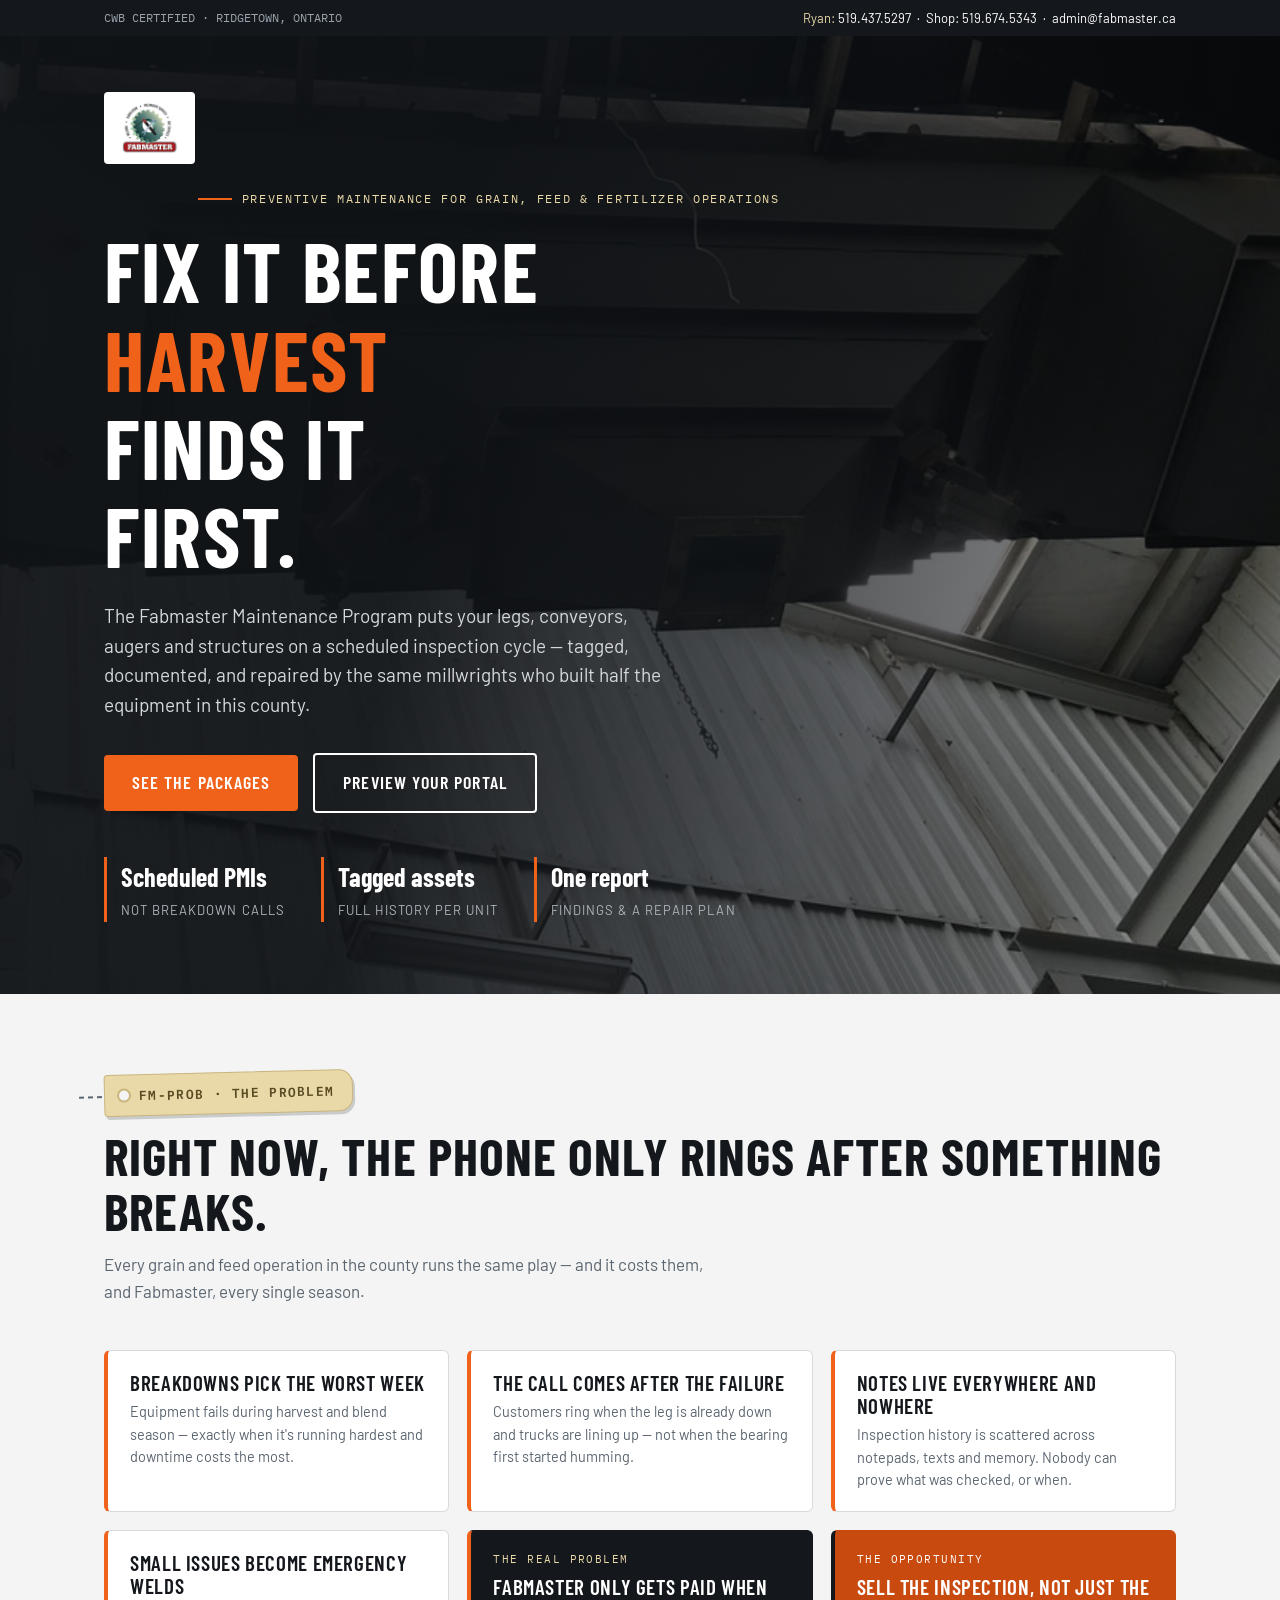
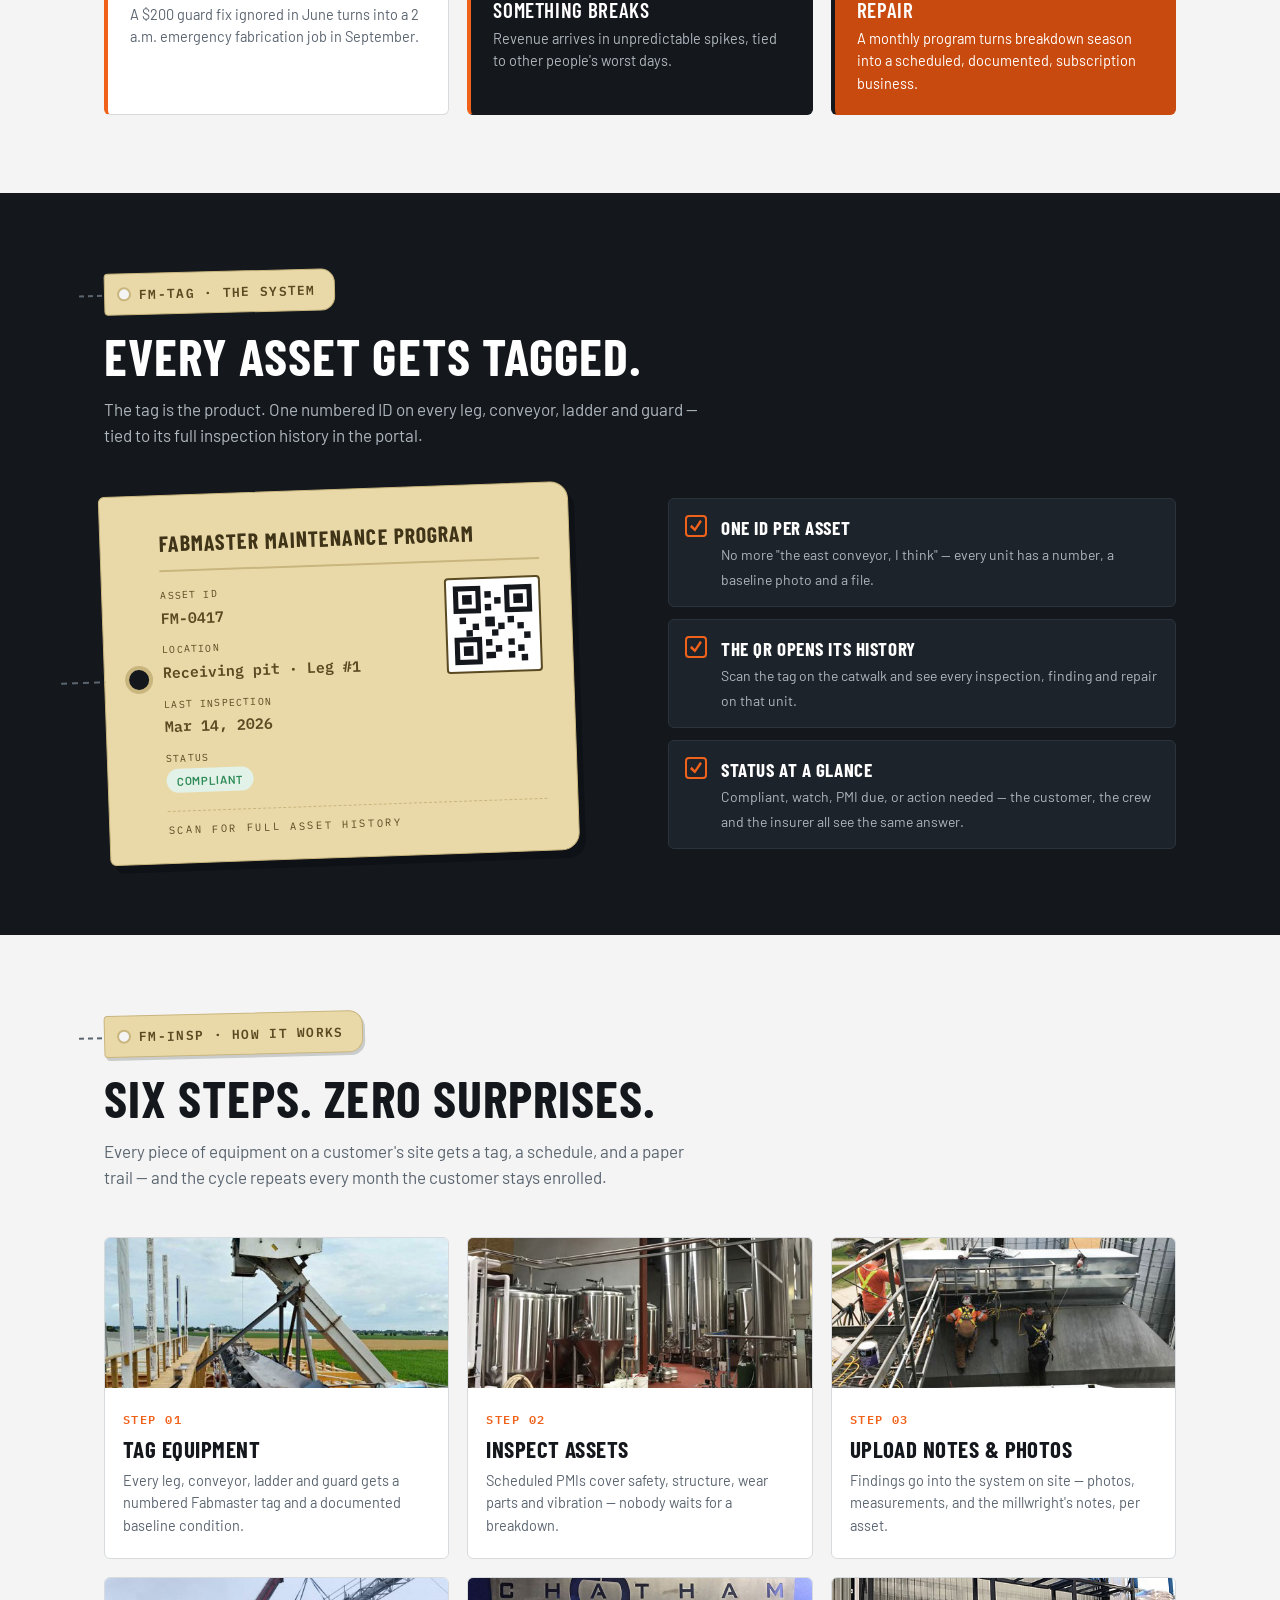
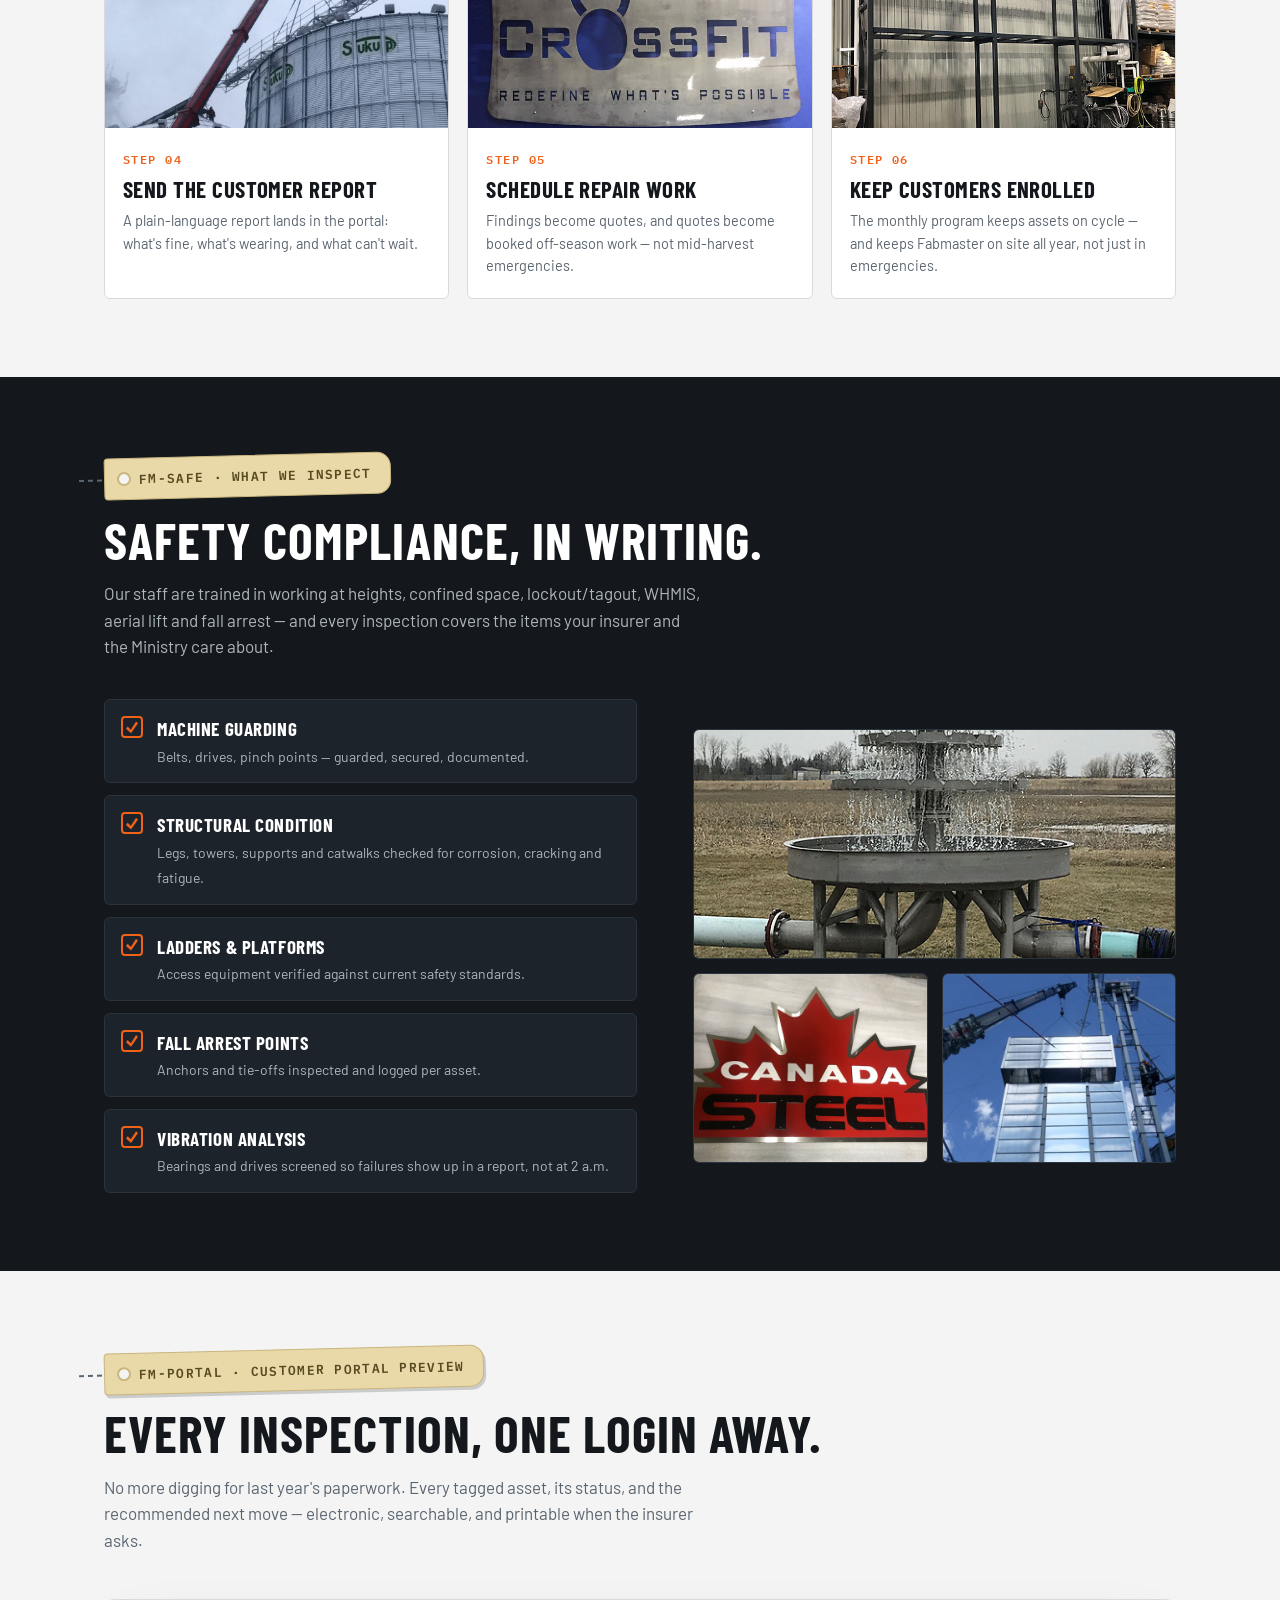
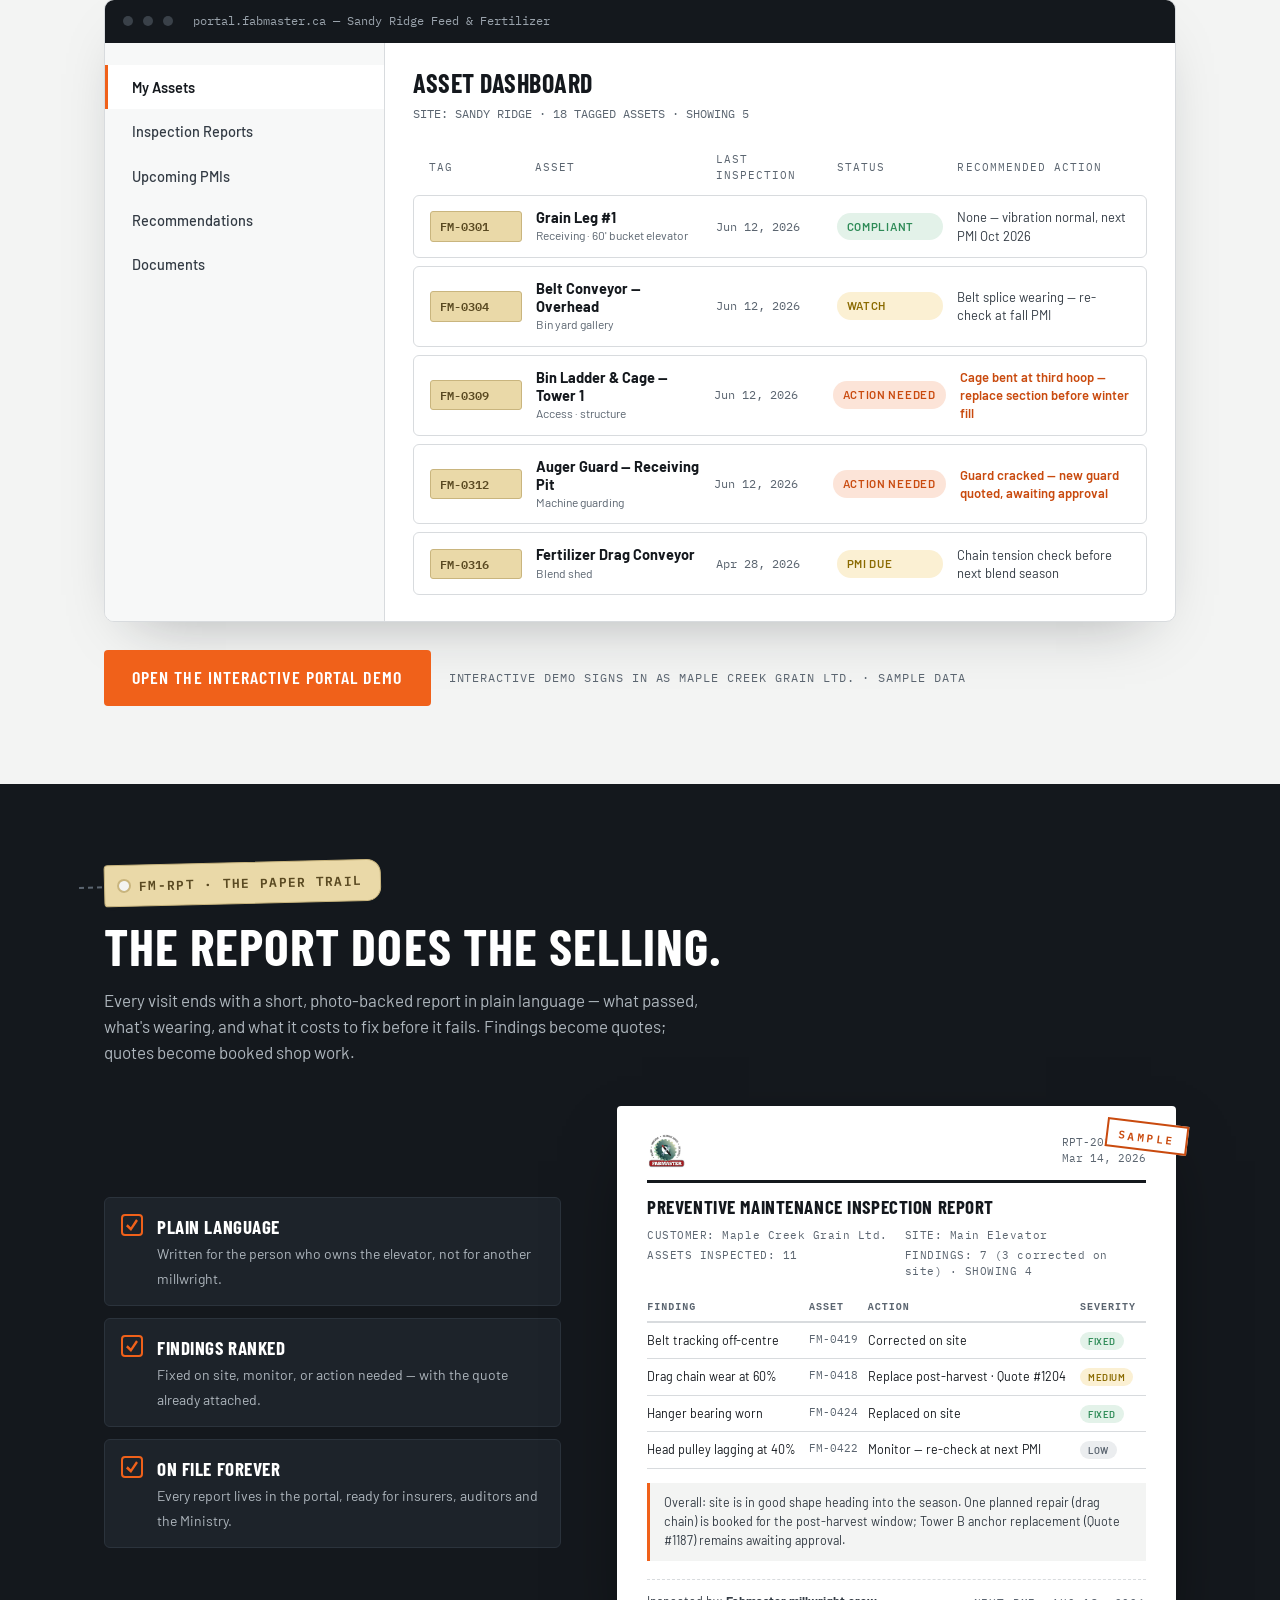
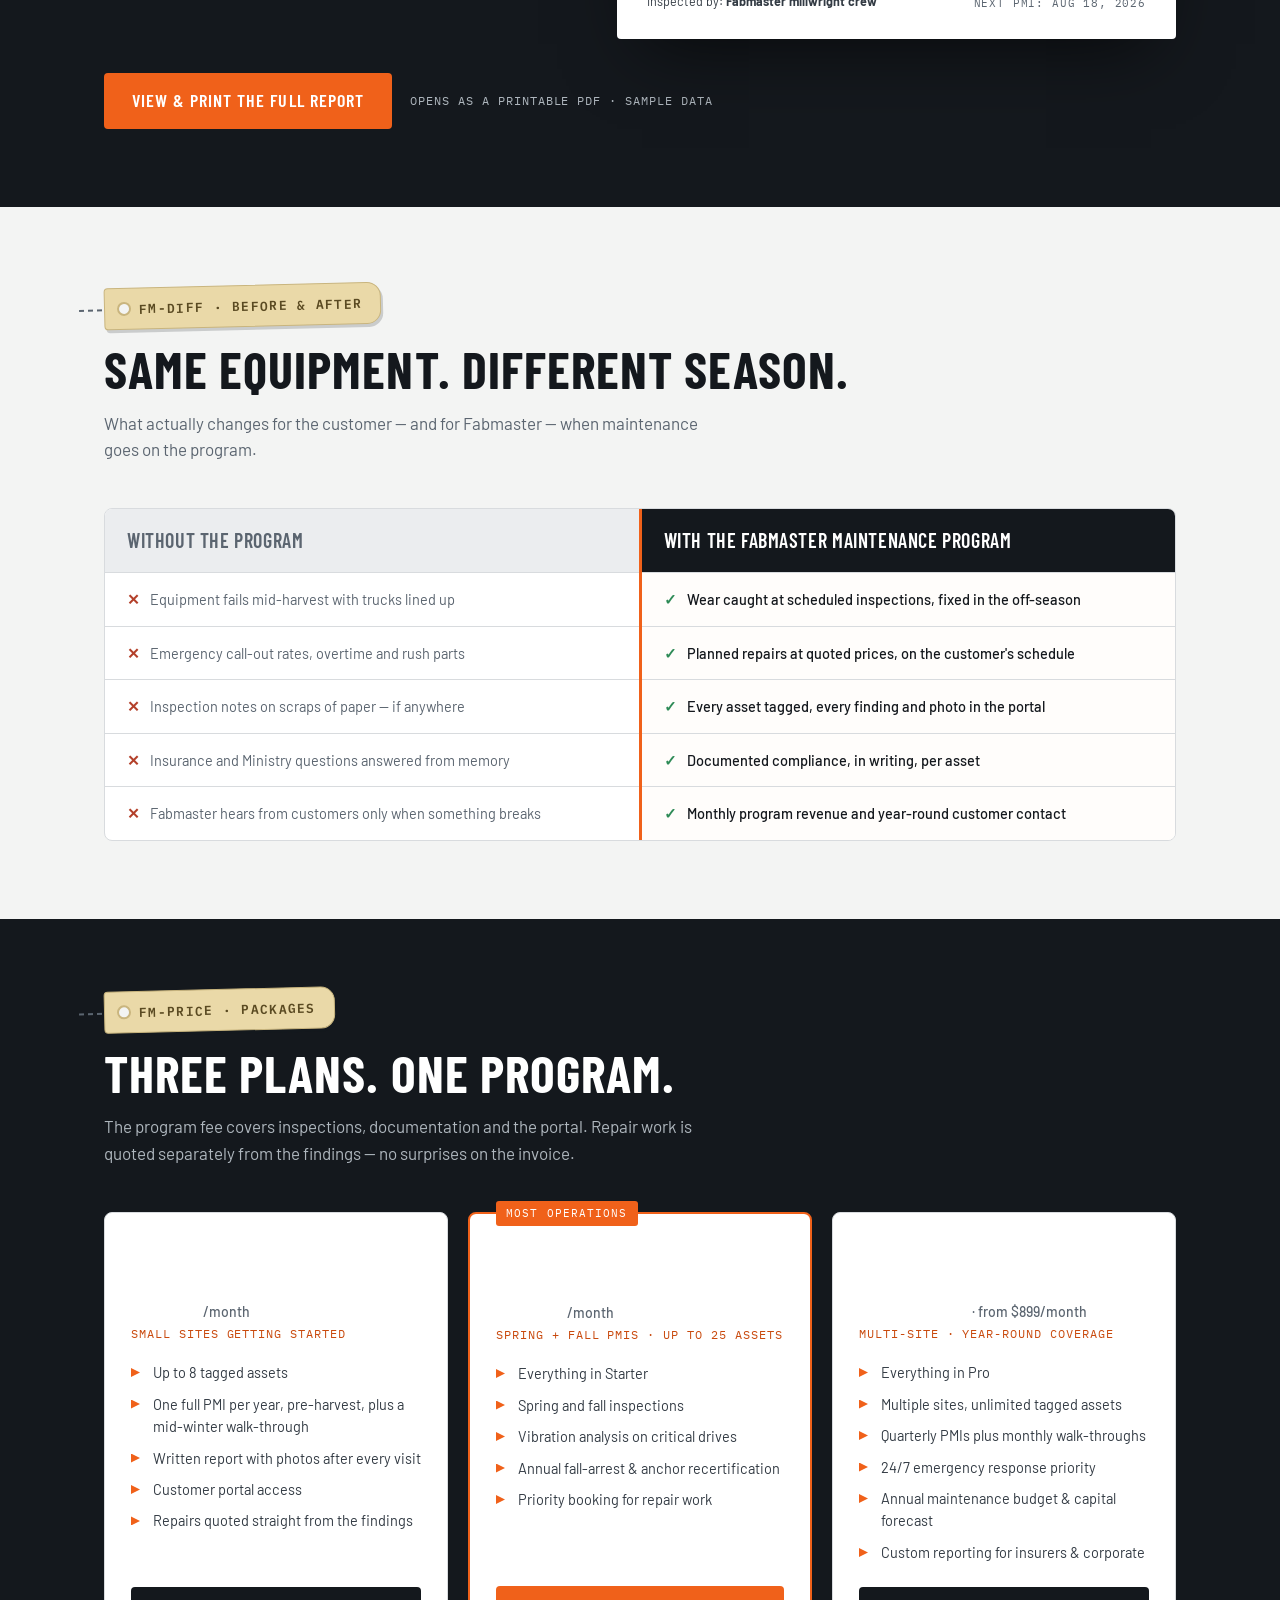
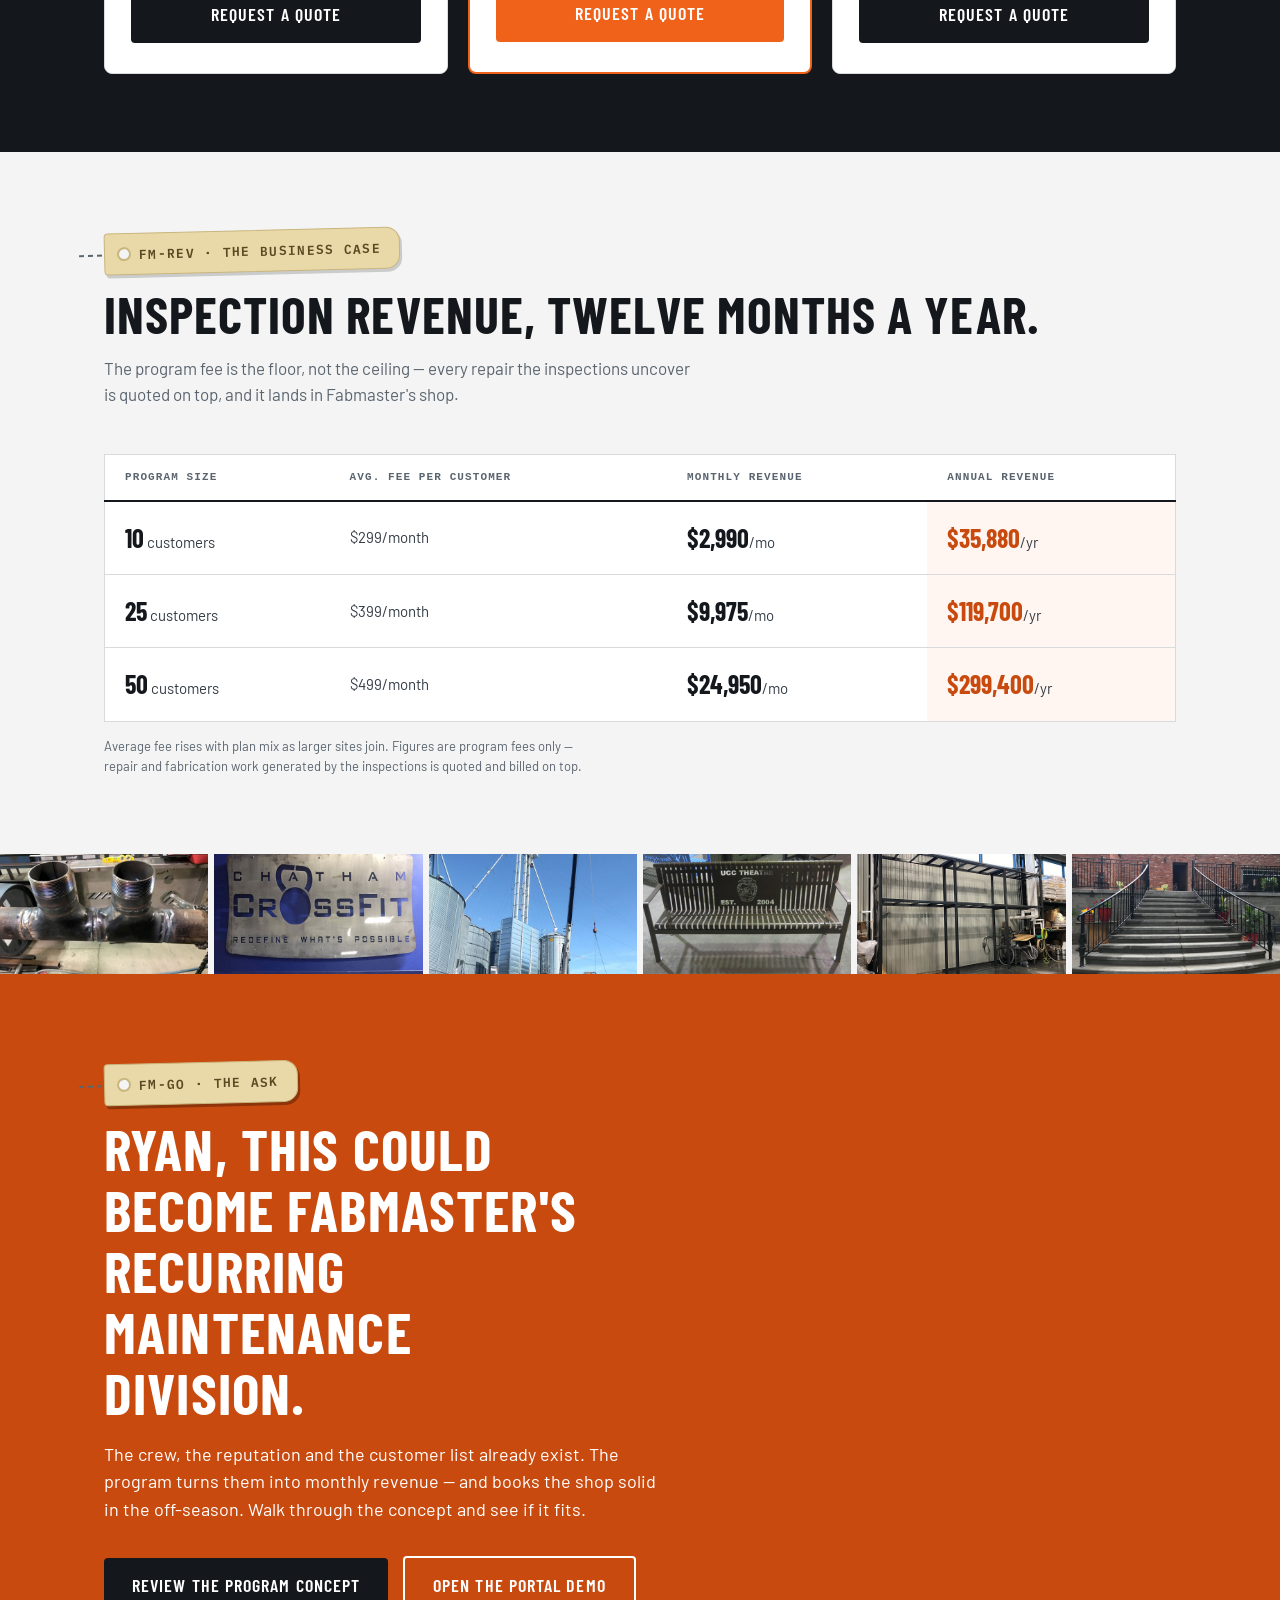
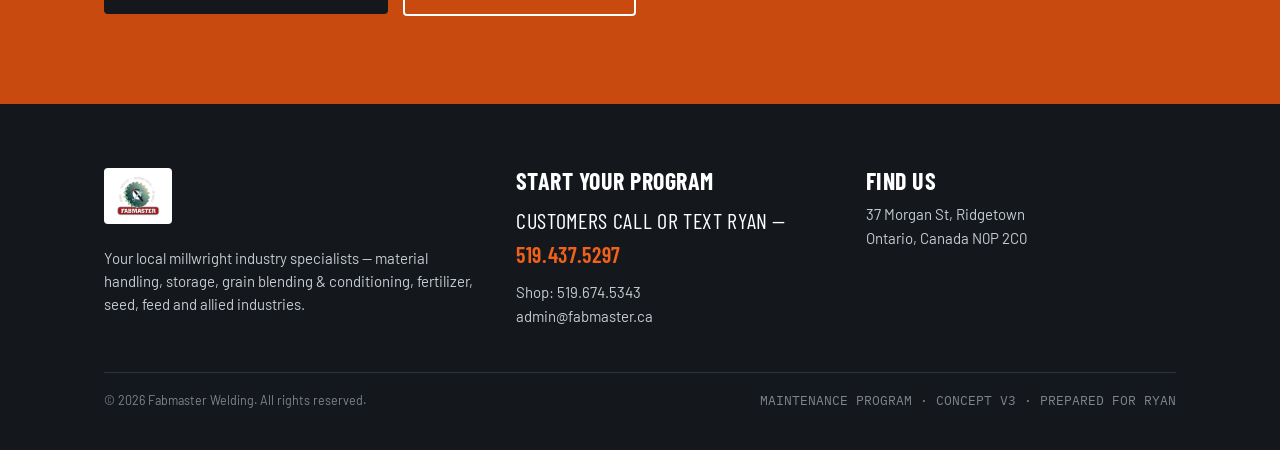
==== commit c1a503b2: "Add usable printable inspection report (Save as PDF) Replaces the "Report PDF" / "Download PDF" toas" ====
--- a/index.html
+++ b/index.html
@@ -319,6 +319,10 @@
         </div>
       </div>
     </div>
+    <p class="report-cta">
+      <a class="btn btn-orange" href="portal/report.html?id=RPT-2026-031">View &amp; print the full report</a>
+      <span class="mono">Opens as a printable PDF &middot; sample data</span>
+    </p>
   </div>
 </section>
 
--- a/css/styles.css
+++ b/css/styles.css
@@ -108,6 +108,8 @@
 .note{margin-top:16px;font-size:13px;color:var(--steel-lt);}
 .portal-cta{margin-top:28px;display:flex;align-items:center;gap:18px;flex-wrap:wrap;}
 .portal-cta .mono{font-size:12px;color:var(--steel-lt);letter-spacing:.08em;text-transform:uppercase;}
+.report-cta{margin-top:34px;display:flex;align-items:center;gap:18px;flex-wrap:wrap;}
+.report-cta .mono{font-size:12px;color:#AEB6BD;letter-spacing:.08em;text-transform:uppercase;}
 
 /* ---------- pricing ---------- */
 .tiers{display:grid;grid-template-columns:repeat(3,1fr);gap:20px;margin-top:46px;align-items:stretch;}
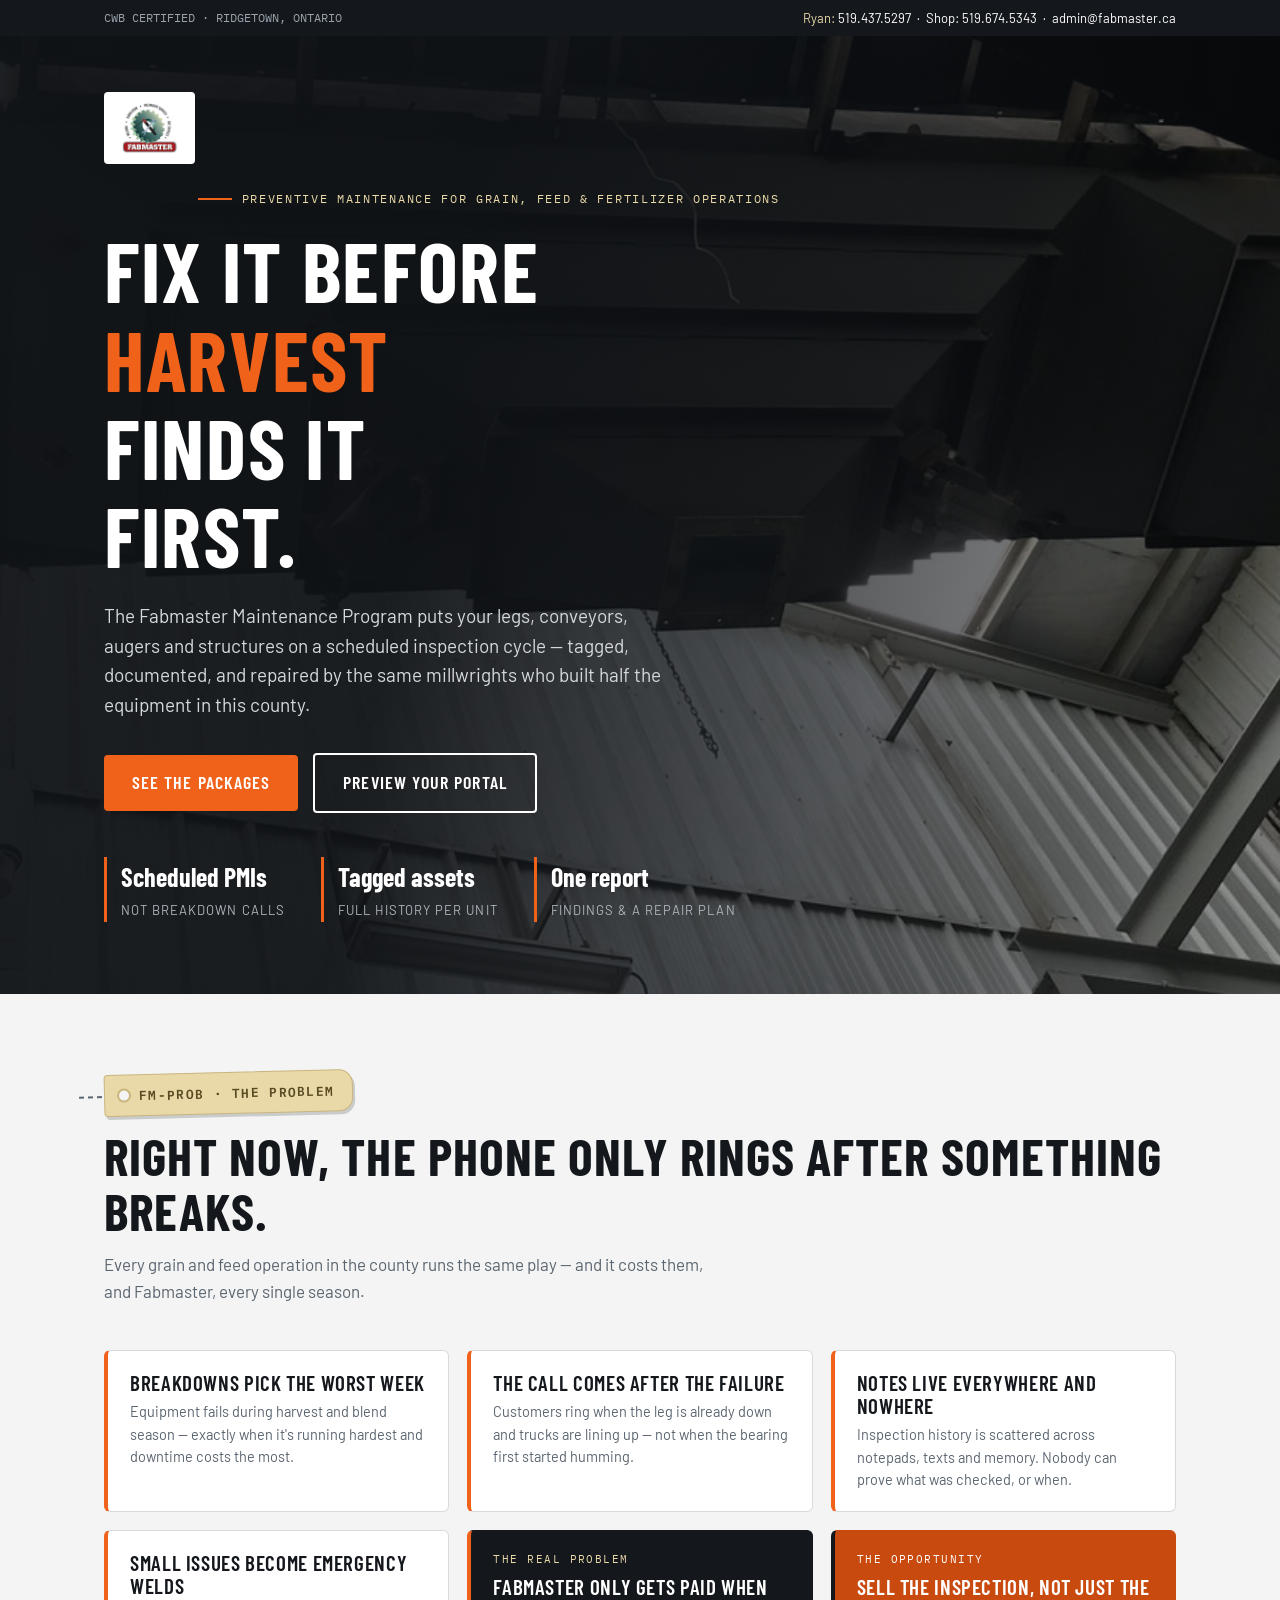
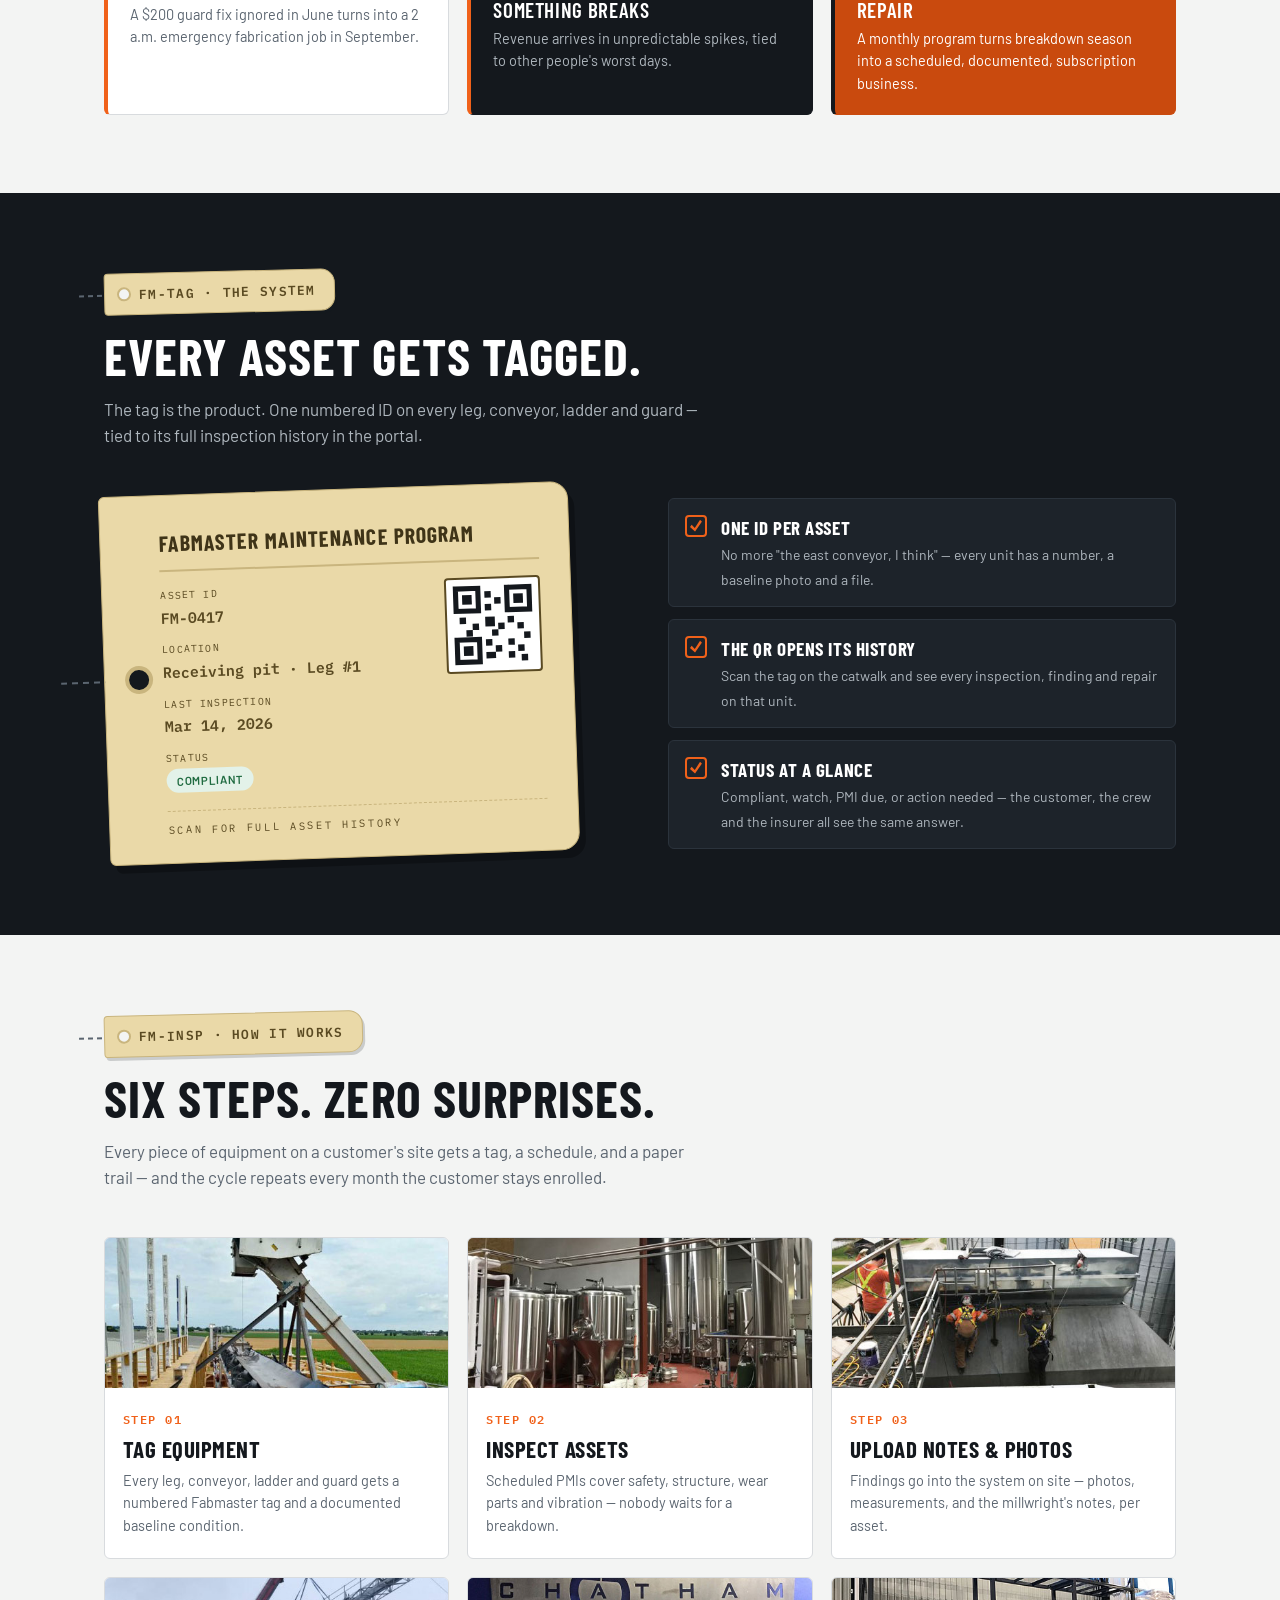
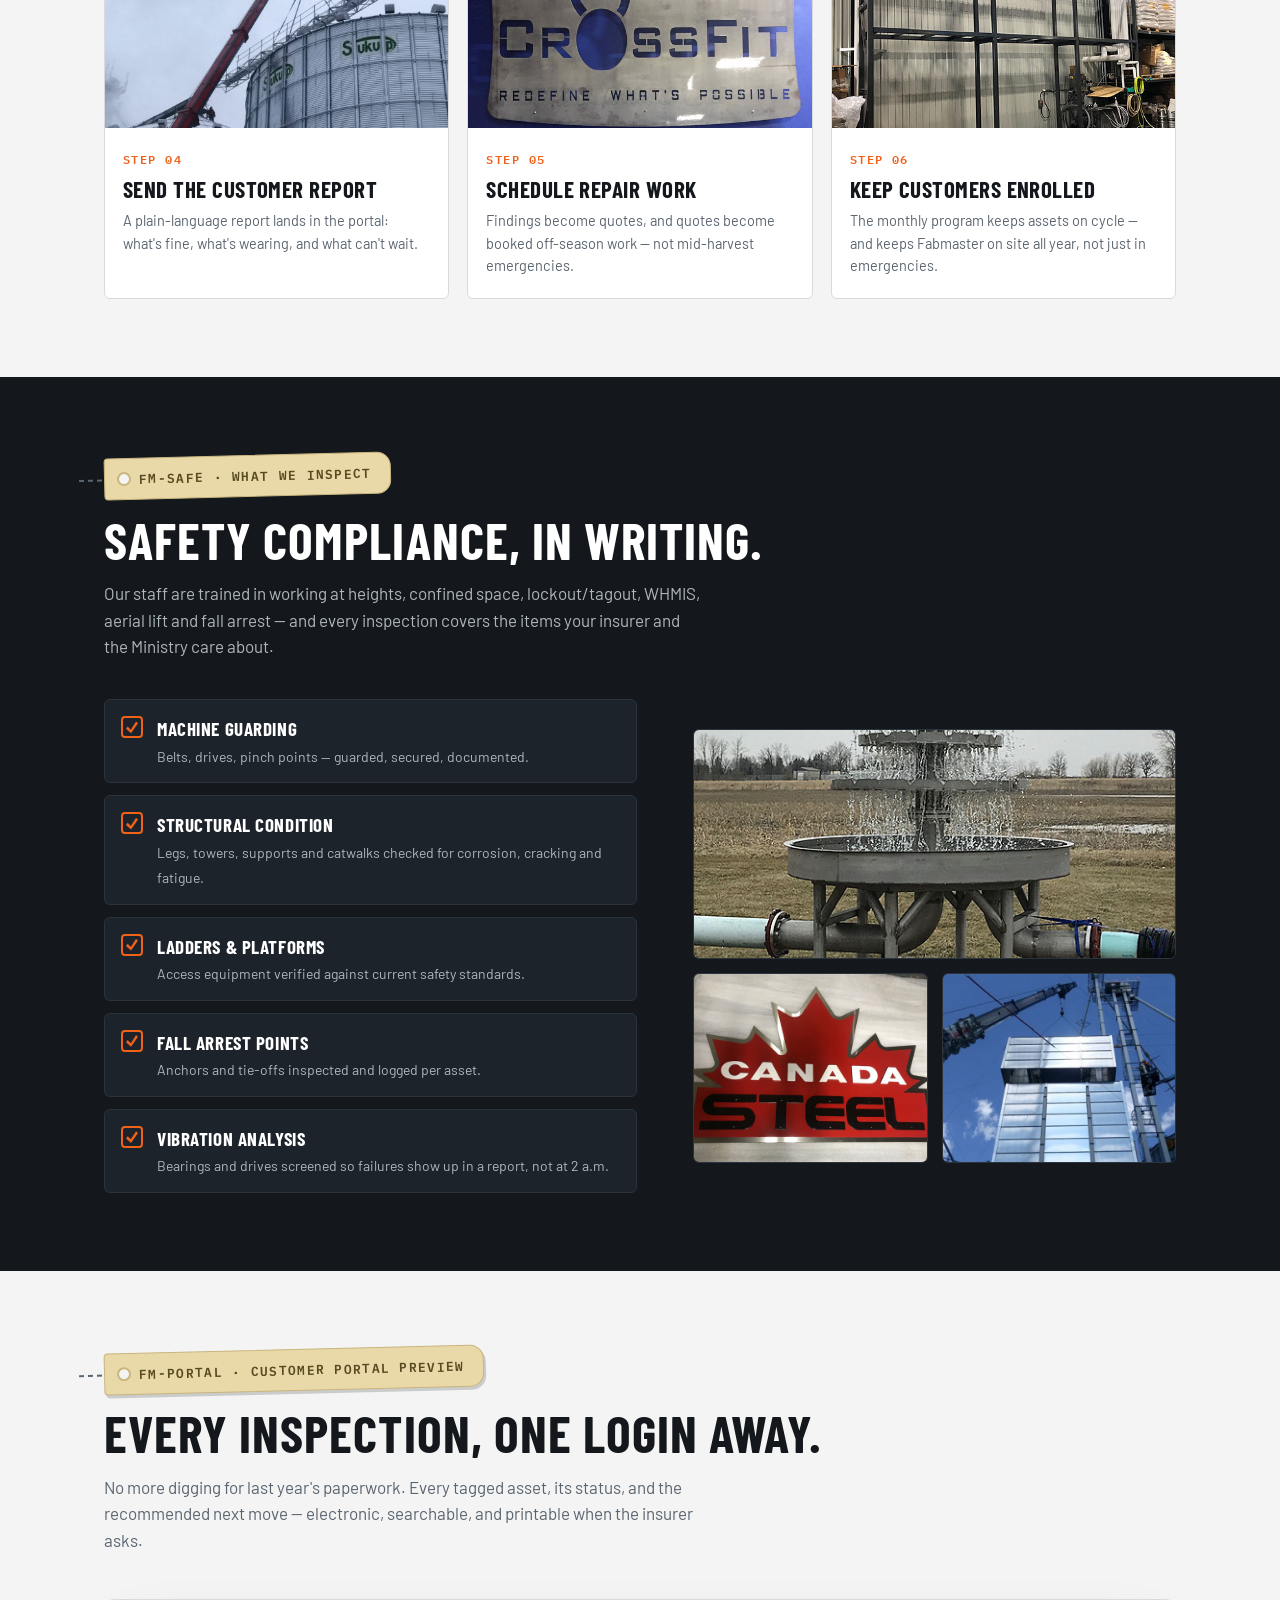
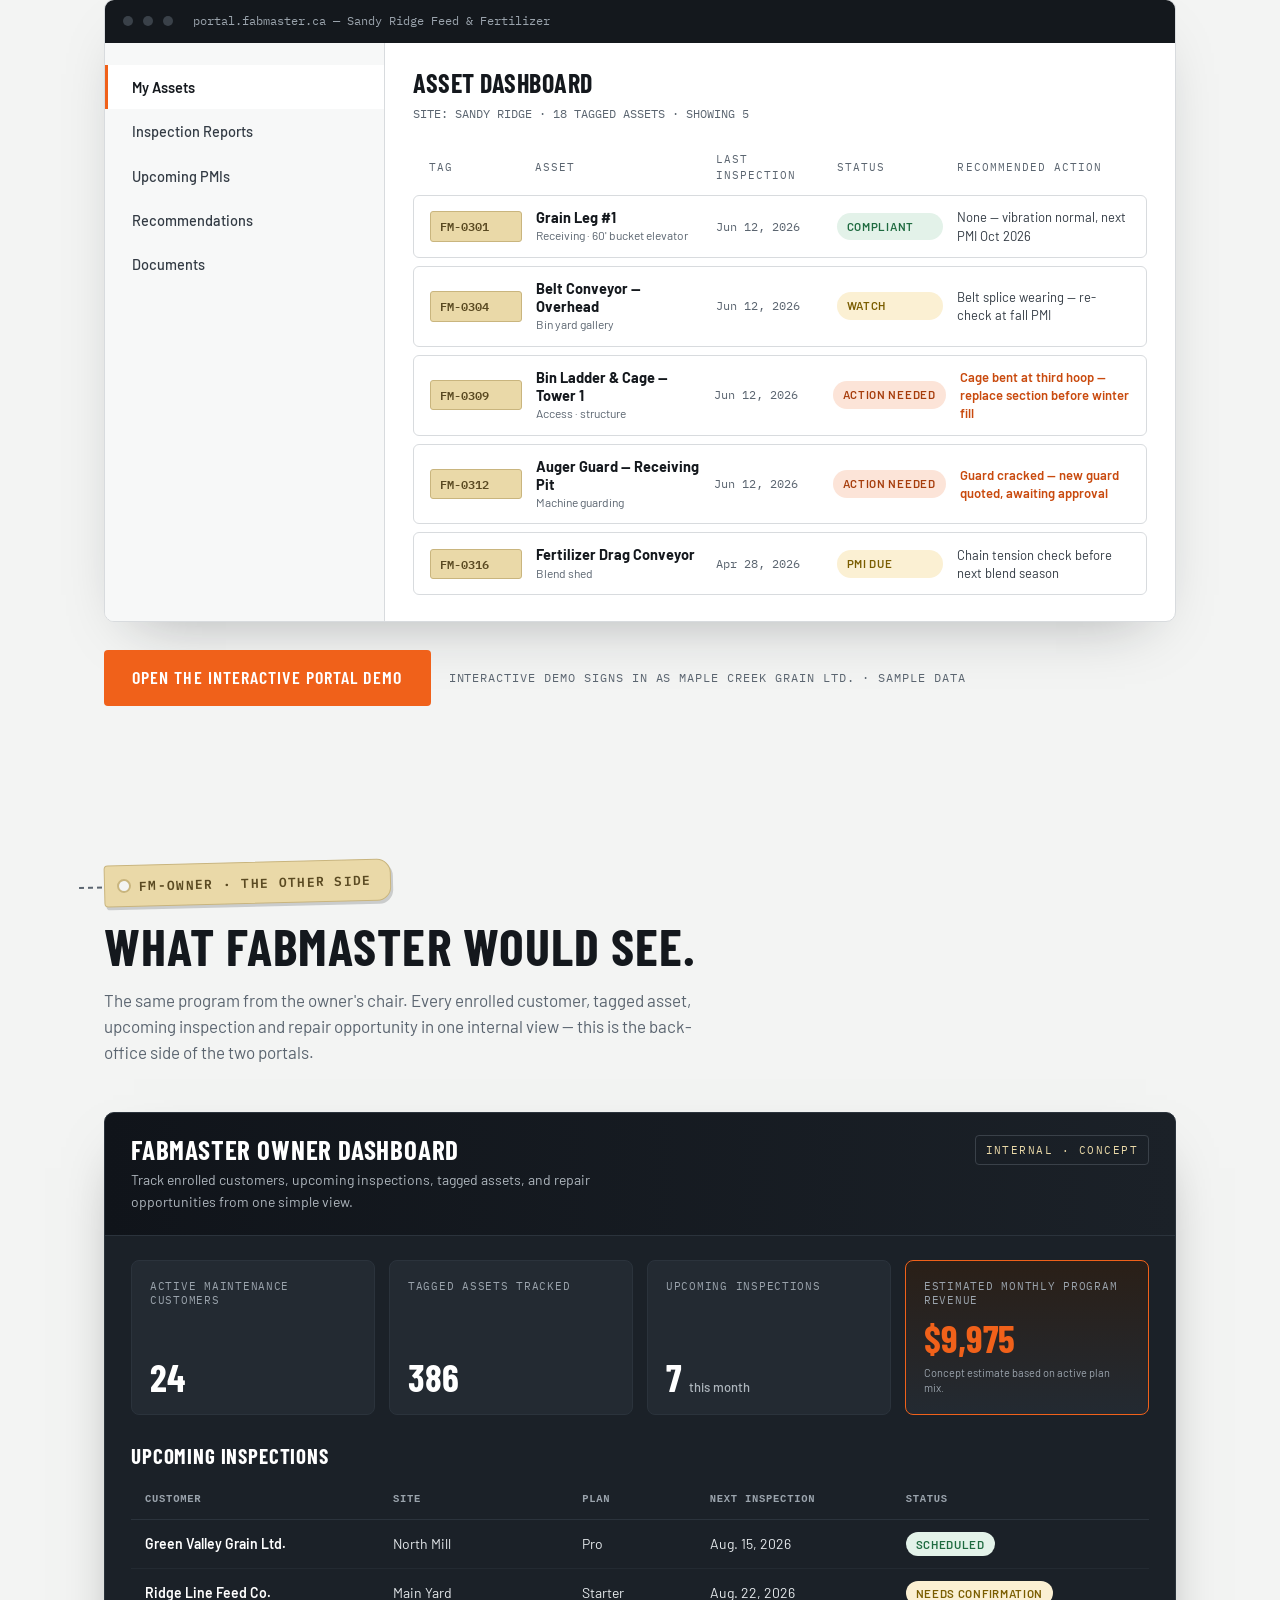
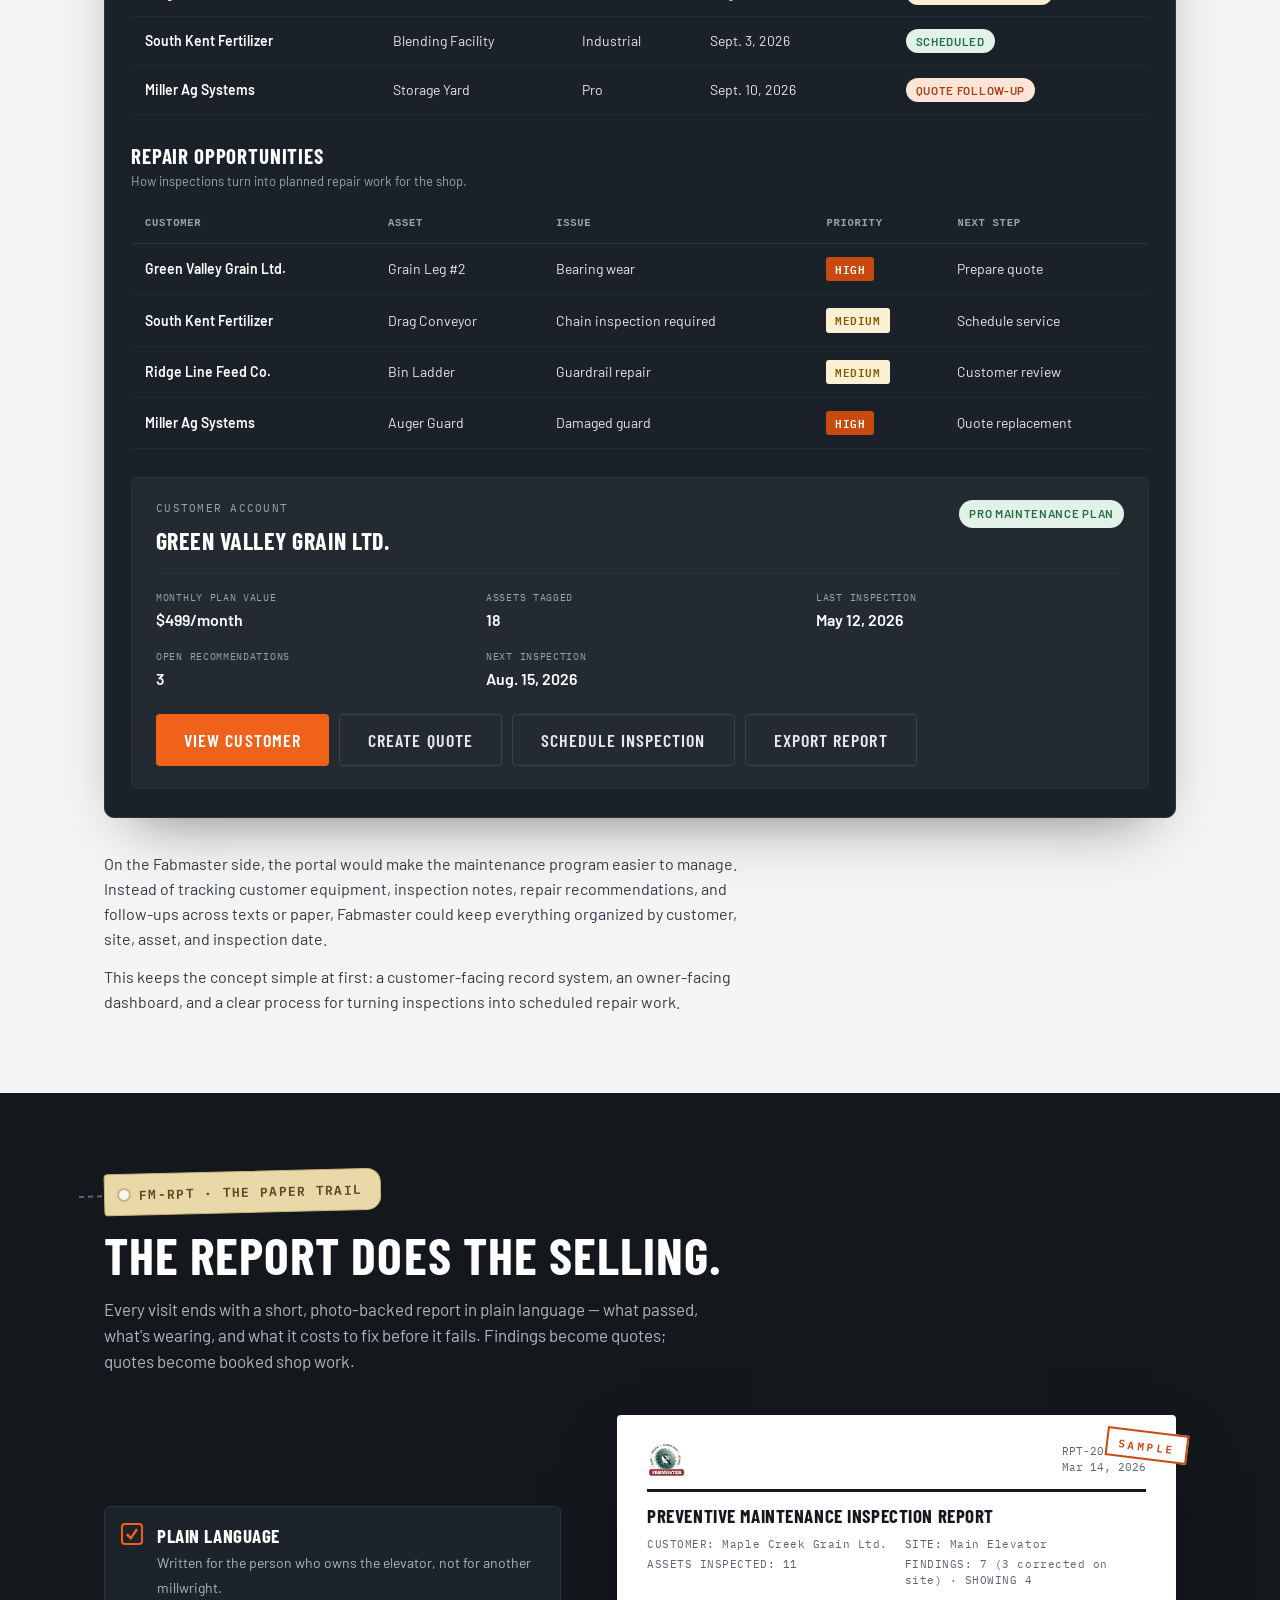
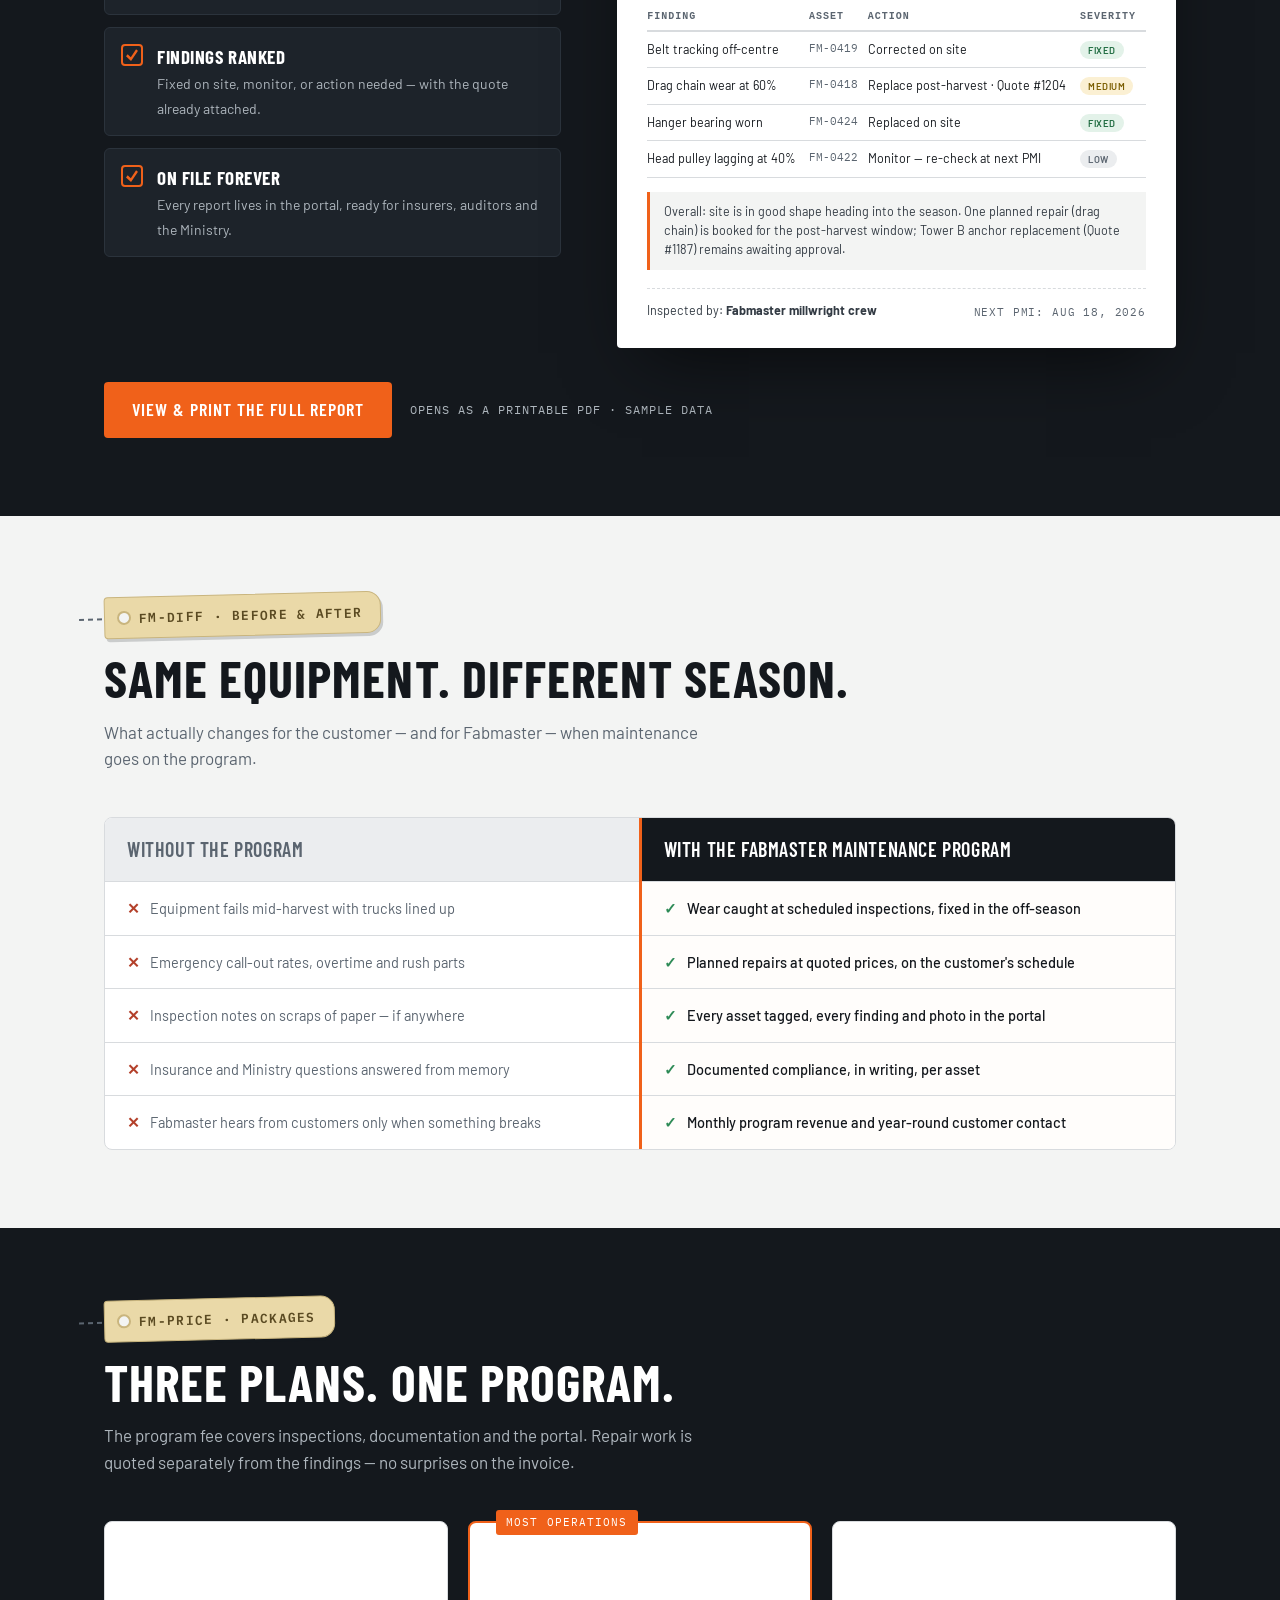
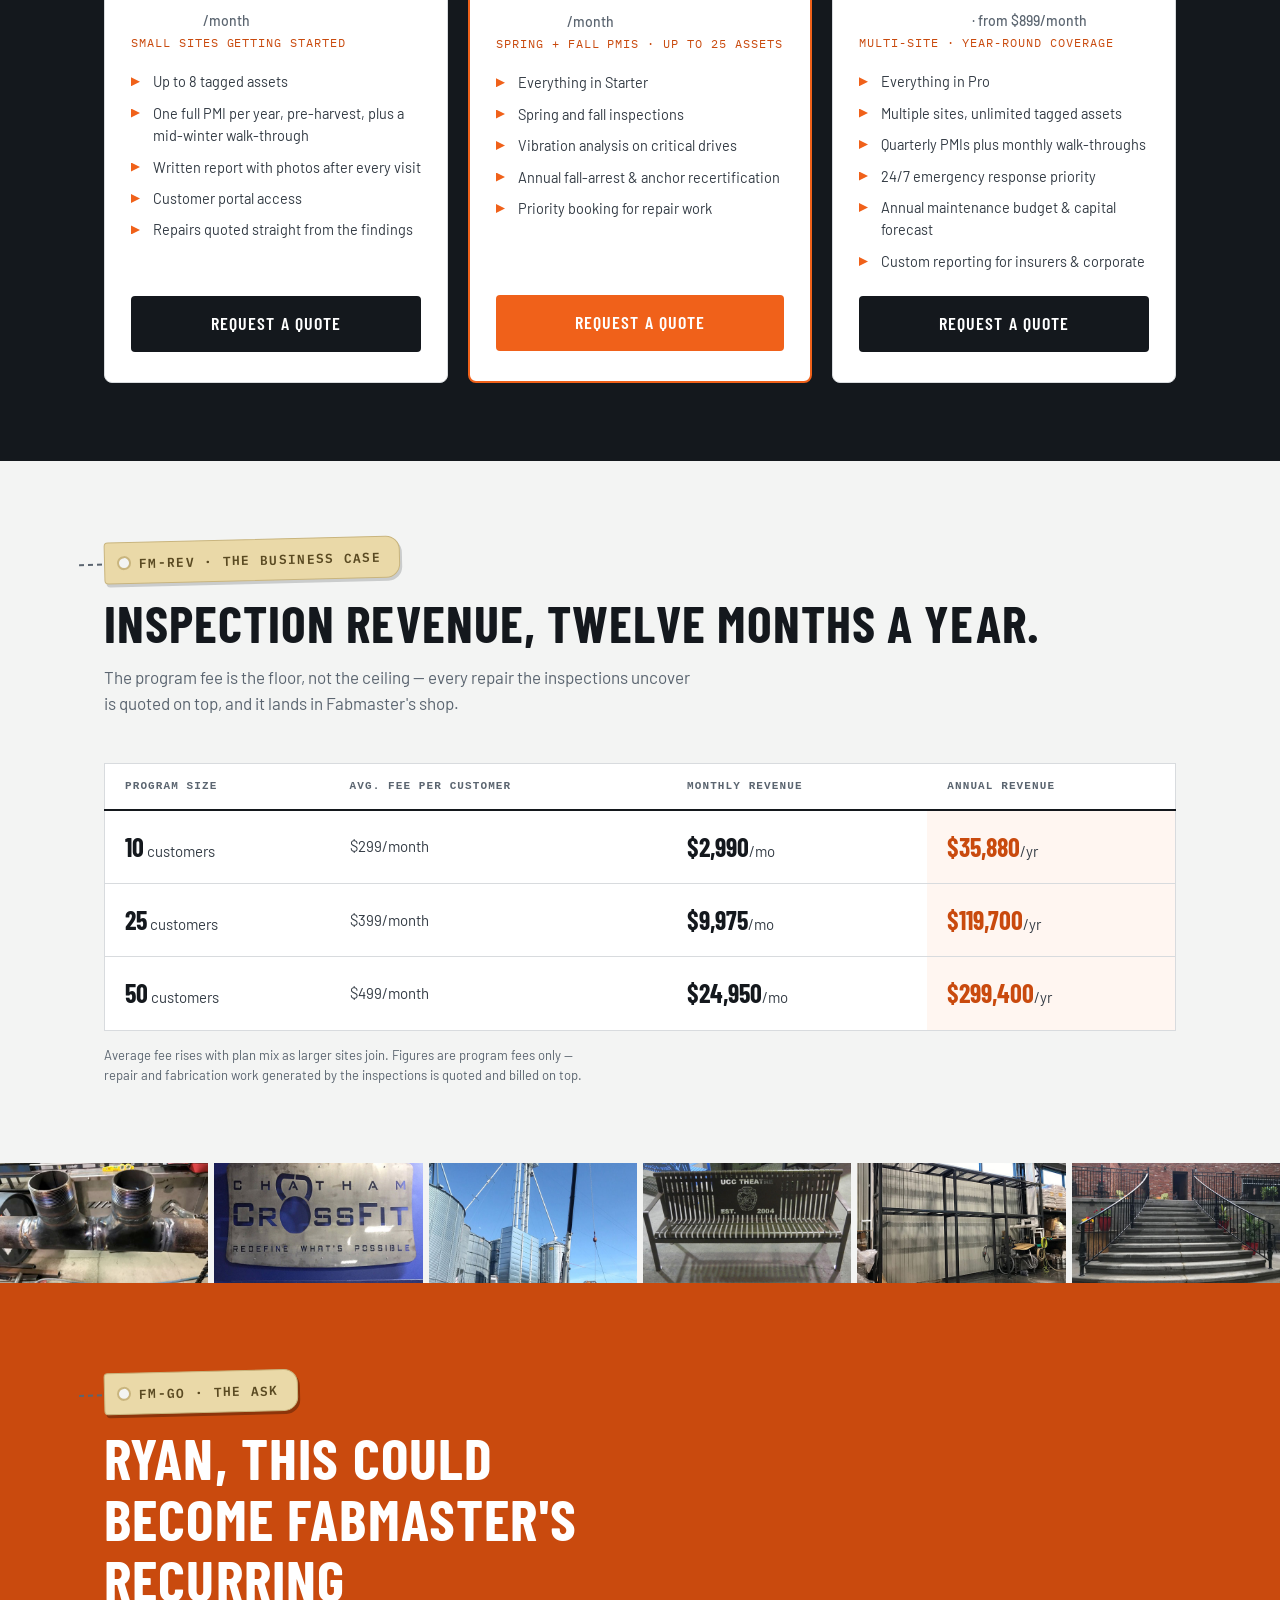
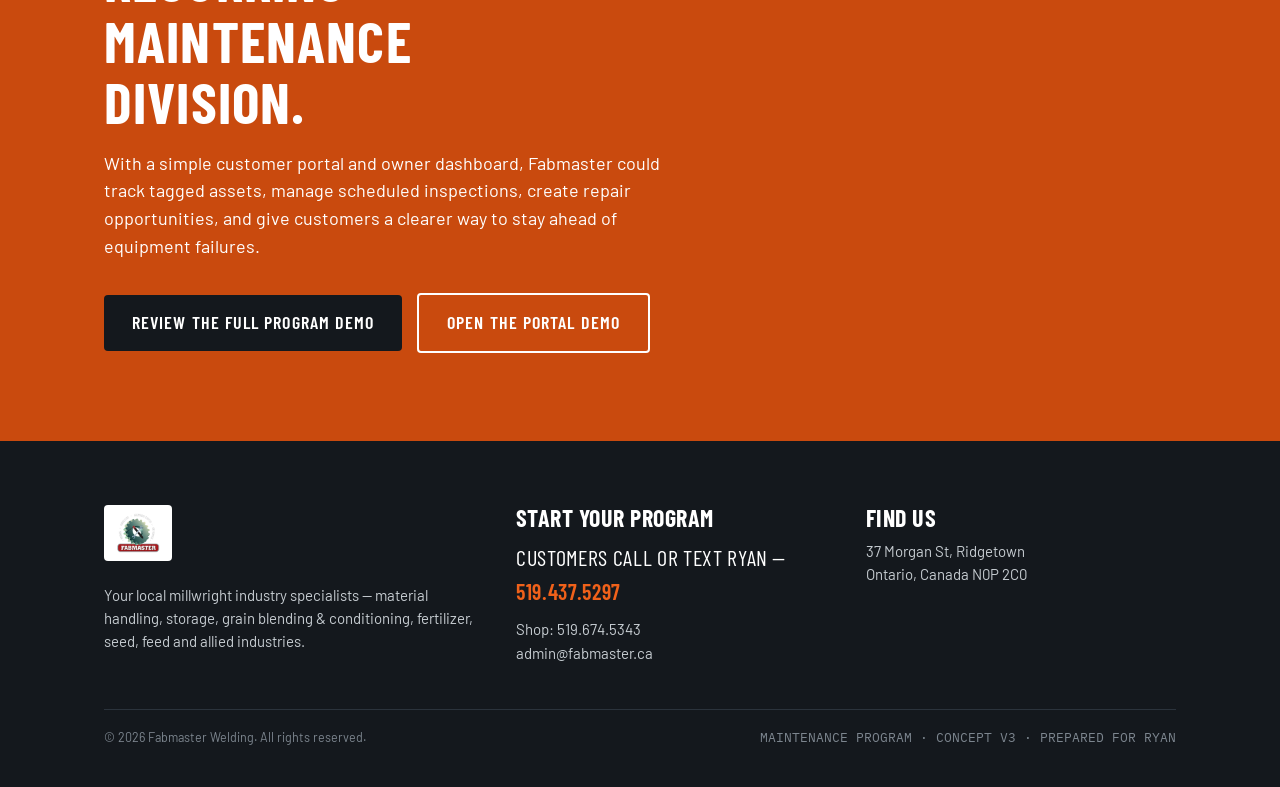
==== commit dec48c38: "Add Fabmaster Owner Portal preview (owner-side dashboard) New #owner section on the pitch page, righ" ====
--- a/index.html
+++ b/index.html
@@ -277,6 +277,109 @@
   </div>
 </section>
 
+<section id="owner">
+  <div class="wrap">
+    <div class="tagline"><span class="tag-card">FM-OWNER &middot; The other side</span></div>
+    <h2>What Fabmaster would see.</h2>
+    <p class="sub">The same program from the owner's chair. Every enrolled customer, tagged asset, upcoming inspection and repair opportunity in one internal view — this is the back-office side of the two portals.</p>
+
+    <div class="owner">
+      <div class="owner-top">
+        <div>
+          <span class="owner-title">Fabmaster Owner Dashboard</span>
+          <span class="owner-sub">Track enrolled customers, upcoming inspections, tagged assets, and repair opportunities from one simple view.</span>
+        </div>
+        <span class="owner-tag mono">INTERNAL &middot; CONCEPT</span>
+      </div>
+
+      <div class="owner-body">
+        <div class="stats">
+          <div class="stat">
+            <span class="stat-lbl">Active Maintenance Customers</span>
+            <b class="stat-num">24</b>
+          </div>
+          <div class="stat">
+            <span class="stat-lbl">Tagged Assets Tracked</span>
+            <b class="stat-num">386</b>
+          </div>
+          <div class="stat">
+            <span class="stat-lbl">Upcoming Inspections</span>
+            <b class="stat-num">7 <small>this month</small></b>
+          </div>
+          <div class="stat feature">
+            <span class="stat-lbl">Estimated Monthly Program Revenue</span>
+            <b class="stat-num">$9,975</b>
+            <span class="stat-help">Concept estimate based on active plan mix.</span>
+          </div>
+        </div>
+
+        <h3 class="owner-h">Upcoming Inspections</h3>
+        <div class="owner-scroll">
+          <table class="owner-table" aria-label="Upcoming inspections">
+            <thead>
+              <tr>
+                <th scope="col">Customer</th><th scope="col">Site</th><th scope="col">Plan</th><th scope="col">Next Inspection</th><th scope="col">Status</th>
+              </tr>
+            </thead>
+            <tbody>
+              <tr><td>Green Valley Grain Ltd.</td><td>North Mill</td><td>Pro</td><td>Aug. 15, 2026</td><td><span class="pill ok">Scheduled</span></td></tr>
+              <tr><td>Ridge Line Feed Co.</td><td>Main Yard</td><td>Starter</td><td>Aug. 22, 2026</td><td><span class="pill due">Needs Confirmation</span></td></tr>
+              <tr><td>South Kent Fertilizer</td><td>Blending Facility</td><td>Industrial</td><td>Sept. 3, 2026</td><td><span class="pill ok">Scheduled</span></td></tr>
+              <tr><td>Miller Ag Systems</td><td>Storage Yard</td><td>Pro</td><td>Sept. 10, 2026</td><td><span class="pill overdue">Quote Follow-Up</span></td></tr>
+            </tbody>
+          </table>
+        </div>
+
+        <h3 class="owner-h">Repair Opportunities</h3>
+        <p class="owner-note">How inspections turn into planned repair work for the shop.</p>
+        <div class="owner-scroll">
+          <table class="owner-table" aria-label="Repair opportunities">
+            <thead>
+              <tr>
+                <th scope="col">Customer</th><th scope="col">Asset</th><th scope="col">Issue</th><th scope="col">Priority</th><th scope="col">Next Step</th>
+              </tr>
+            </thead>
+            <tbody>
+              <tr><td>Green Valley Grain Ltd.</td><td>Grain Leg #2</td><td>Bearing wear</td><td><span class="prio high">High</span></td><td>Prepare quote</td></tr>
+              <tr><td>South Kent Fertilizer</td><td>Drag Conveyor</td><td>Chain inspection required</td><td><span class="prio med">Medium</span></td><td>Schedule service</td></tr>
+              <tr><td>Ridge Line Feed Co.</td><td>Bin Ladder</td><td>Guardrail repair</td><td><span class="prio med">Medium</span></td><td>Customer review</td></tr>
+              <tr><td>Miller Ag Systems</td><td>Auger Guard</td><td>Damaged guard</td><td><span class="prio high">High</span></td><td>Quote replacement</td></tr>
+            </tbody>
+          </table>
+        </div>
+
+        <div class="acct">
+          <div class="acct-head">
+            <div>
+              <span class="acct-kick mono">Customer account</span>
+              <span class="acct-name">Green Valley Grain Ltd.</span>
+            </div>
+            <span class="pill ok">Pro Maintenance Plan</span>
+          </div>
+          <div class="acct-grid">
+            <div><span class="lbl">Monthly Plan Value</span><span class="val">$499/month</span></div>
+            <div><span class="lbl">Assets Tagged</span><span class="val">18</span></div>
+            <div><span class="lbl">Last Inspection</span><span class="val">May 12, 2026</span></div>
+            <div><span class="lbl">Open Recommendations</span><span class="val">3</span></div>
+            <div><span class="lbl">Next Inspection</span><span class="val">Aug. 15, 2026</span></div>
+          </div>
+          <div class="acct-actions" role="group" aria-label="Customer account actions (concept mockup)">
+            <button class="btn btn-orange" type="button">View Customer</button>
+            <button class="btn btn-line-d" type="button">Create Quote</button>
+            <button class="btn btn-line-d" type="button">Schedule Inspection</button>
+            <button class="btn btn-line-d" type="button">Export Report</button>
+          </div>
+        </div>
+      </div>
+    </div>
+
+    <div class="owner-copy">
+      <p>On the Fabmaster side, the portal would make the maintenance program easier to manage. Instead of tracking customer equipment, inspection notes, repair recommendations, and follow-ups across texts or paper, Fabmaster could keep everything organized by customer, site, asset, and inspection date.</p>
+      <p>This keeps the concept simple at first: a customer-facing record system, an owner-facing dashboard, and a clear process for turning inspections into scheduled repair work.</p>
+    </div>
+  </div>
+</section>
+
 <section class="dark" id="report">
   <div class="wrap">
     <div class="tagline"><span class="tag-card">FM-RPT &middot; The paper trail</span></div>
@@ -471,8 +574,8 @@
   <div class="wrap">
     <div class="tagline"><span class="tag-card">FM-GO &middot; The ask</span></div>
     <h2>Ryan, this could become Fabmaster's recurring maintenance division.</h2>
-    <p>The crew, the reputation and the customer list already exist. The program turns them into monthly revenue — and books the shop solid in the off-season. Walk through the concept and see if it fits.</p>
-    <a class="btn btn-char" href="#problem">Review the Program Concept</a>
+    <p>With a simple customer portal and owner dashboard, Fabmaster could track tagged assets, manage scheduled inspections, create repair opportunities, and give customers a clearer way to stay ahead of equipment failures.</p>
+    <a class="btn btn-char" href="#problem">Review the Full Program Demo</a>
     <a class="btn btn-ghost" href="portal/index.html">Open the portal demo</a>
   </div>
 </section>
--- a/css/styles.css
+++ b/css/styles.css
@@ -42,7 +42,7 @@
 .hero h1{font-size:clamp(44px,7vw,84px);font-weight:700;max-width:12ch;}
 .hero h1 em{font-style:normal;color:var(--orange);}
 .hero p.lede{max-width:52ch;margin:22px 0 34px;font-size:19px;color:#D5D9DD;}
-.btn{display:inline-block;font-family:'Barlow Condensed',sans-serif;text-transform:uppercase;letter-spacing:.06em;font-weight:600;font-size:18px;padding:14px 28px;border-radius:4px;text-decoration:none;transition:transform .15s ease,background .15s ease;}
+.btn{display:inline-block;font-family:'Barlow Condensed',sans-serif;text-transform:uppercase;letter-spacing:.06em;font-weight:600;font-size:18px;padding:14px 28px;border:0;border-radius:4px;cursor:pointer;text-decoration:none;transition:transform .15s ease,background .15s ease;}
 .btn:hover{transform:translateY(-2px);}
 .btn-orange{background:var(--orange);color:#fff;}
 .btn-orange:hover{background:var(--orange-dk);}
@@ -101,9 +101,9 @@
 .asset-row b{font-size:15px;}
 .asset-row small{display:block;color:var(--steel-lt);font-size:12.5px;}
 .pill{font-size:11.5px;font-weight:600;text-transform:uppercase;letter-spacing:.06em;padding:5px 10px;border-radius:99px;white-space:nowrap;}
-.pill.ok{background:#E3F2E9;color:var(--ok);}
-.pill.due{background:#FBF0D3;color:#8A6A00;}
-.pill.overdue{background:#FCE4D8;color:var(--orange-dk);}
+.pill.ok{background:#E3F2E9;color:#1F6B40;}
+.pill.due{background:#FBF0D3;color:#7A5D00;}
+.pill.overdue{background:#FCE4D8;color:#A63C0B;}
 .pdf-link{font-size:13px;font-weight:600;color:var(--orange-dk);text-decoration:none;white-space:nowrap;}
 .note{margin-top:16px;font-size:13px;color:var(--steel-lt);}
 .portal-cta{margin-top:28px;display:flex;align-items:center;gap:18px;flex-wrap:wrap;}
@@ -257,6 +257,53 @@
 .btn-char{background:var(--charcoal);color:#fff;}
 .btn-char:hover{background:#000;}
 
+/* ---------- owner dashboard (the Fabmaster / back-office side) ----------
+   A dark internal console, deliberately different from the customer's light
+   portal window above, but on the same design system (orange, mono, pills). */
+.owner{background:#1B2128;border:1px solid #2B333C;border-radius:10px;overflow:hidden;margin-top:46px;box-shadow:0 26px 60px -30px rgba(0,0,0,.55);}
+.owner-top{display:flex;justify-content:space-between;align-items:flex-start;gap:18px;background:linear-gradient(90deg,#10141A,#1B2128);border-bottom:1px solid #2B333C;padding:22px 26px;flex-wrap:wrap;}
+.owner-title{display:block;font-family:'Barlow Condensed',sans-serif;font-size:27px;font-weight:700;text-transform:uppercase;letter-spacing:.03em;color:#fff;line-height:1.05;}
+.owner-sub{display:block;font-size:14px;color:#AEB6BD;margin-top:6px;max-width:62ch;}
+.owner-tag{flex:none;font-size:10.5px;letter-spacing:.14em;color:var(--tag);border:1px solid #3A4149;border-radius:4px;padding:6px 10px;white-space:nowrap;}
+.owner-body{padding:24px 26px 28px;}
+
+.stats{display:grid;grid-template-columns:repeat(4,1fr);gap:14px;}
+.stat{background:#232A32;border:1px solid #2B333C;border-radius:8px;padding:18px;display:flex;flex-direction:column;}
+.stat-lbl{font-family:'IBM Plex Mono',monospace;font-size:10.5px;letter-spacing:.07em;text-transform:uppercase;color:#9AA3AC;margin-bottom:12px;line-height:1.35;}
+.stat-num{font-family:'Barlow Condensed',sans-serif;font-size:38px;font-weight:700;color:#fff;line-height:1;margin-top:auto;}
+.stat-num small{font-family:'Barlow',sans-serif;font-size:13px;font-weight:500;color:#AEB6BD;}
+.stat.feature{border-color:var(--orange);background:linear-gradient(180deg,#2A1F17,#232A32);}
+.stat.feature .stat-num{color:var(--orange);}
+.stat-help{font-size:11px;color:#9AA3AC;margin-top:8px;line-height:1.4;}
+
+.owner-h{font-family:'Barlow Condensed',sans-serif;font-size:21px;text-transform:uppercase;letter-spacing:.04em;color:#fff;margin:30px 0 4px;}
+.owner-note{font-size:13px;color:#9AA3AC;margin-bottom:2px;}
+.owner-scroll{overflow-x:auto;margin-top:12px;}
+.owner-table{width:100%;min-width:640px;border-collapse:collapse;}
+.owner-table th{font-family:'IBM Plex Mono',monospace;font-size:10.5px;letter-spacing:.07em;text-transform:uppercase;color:#9AA3AC;text-align:left;padding:12px 14px;border-bottom:1px solid #2B333C;white-space:nowrap;}
+.owner-table td{padding:13px 14px;border-bottom:1px solid #232A32;font-size:14px;color:#E4E8EB;}
+.owner-table td:first-child{font-weight:600;color:#fff;}
+.owner-table tbody tr:hover{background:#20272F;}
+
+.prio{display:inline-block;font-family:'IBM Plex Mono',monospace;font-size:10.5px;font-weight:600;letter-spacing:.05em;text-transform:uppercase;padding:4px 9px;border-radius:3px;white-space:nowrap;}
+.prio.high{background:var(--orange-dk);color:#fff;}
+.prio.med{background:#FBF0D3;color:#7A5D00;}
+
+.acct{background:#232A32;border:1px solid #2B333C;border-radius:8px;padding:22px 24px;margin-top:28px;}
+.acct-head{display:flex;justify-content:space-between;align-items:flex-start;gap:16px;border-bottom:1px solid #2B333C;padding-bottom:14px;margin-bottom:16px;flex-wrap:wrap;}
+.acct-kick{display:block;font-size:10.5px;letter-spacing:.12em;color:#9AA3AC;margin-bottom:5px;text-transform:uppercase;}
+.acct-name{display:block;font-family:'Barlow Condensed',sans-serif;font-size:24px;font-weight:700;text-transform:uppercase;letter-spacing:.02em;color:#fff;}
+.acct-grid{display:grid;grid-template-columns:repeat(3,1fr);gap:16px 22px;margin-bottom:22px;}
+.acct-grid .lbl{display:block;font-family:'IBM Plex Mono',monospace;font-size:10px;letter-spacing:.07em;text-transform:uppercase;color:#9AA3AC;margin-bottom:3px;}
+.acct-grid .val{font-size:16px;font-weight:600;color:#fff;}
+.acct-actions{display:flex;gap:10px;flex-wrap:wrap;}
+.btn-line-d{background:transparent;border:1px solid #3A4149;color:#E4E8EB;}
+.btn-line-d:hover{border-color:var(--orange);color:var(--orange);}
+
+.owner-copy{margin-top:34px;max-width:72ch;}
+.owner-copy p{color:var(--steel);font-size:16px;margin-top:14px;}
+.owner-copy p:first-child{margin-top:0;}
+
 /* ---------- responsive (re-declared after overrides) ---------- */
 @media(max-width:900px){
   .steps{grid-template-columns:repeat(2,1fr);}
@@ -272,6 +319,7 @@
   .dash-row .act{grid-column:1/-1;order:5;border-top:1px dashed var(--line);padding-top:8px;}
   .versus th{font-size:16px;padding:12px 14px;}
   .versus td{padding:12px 14px;font-size:13.5px;}
+  .stats{grid-template-columns:repeat(2,1fr);}
 }
 @media(max-width:560px){
   .steps{grid-template-columns:1fr;}
@@ -280,4 +328,7 @@
   .bt-grid{flex-wrap:wrap;}
   .sh-meta{grid-template-columns:1fr;}
   .closer .btn{display:block;text-align:center;margin:0 0 12px;}
-}
+  .stats{grid-template-columns:1fr;}
+  .acct-grid{grid-template-columns:1fr 1fr;}
+  .acct-actions .btn{flex:1 1 140px;text-align:center;}
+}
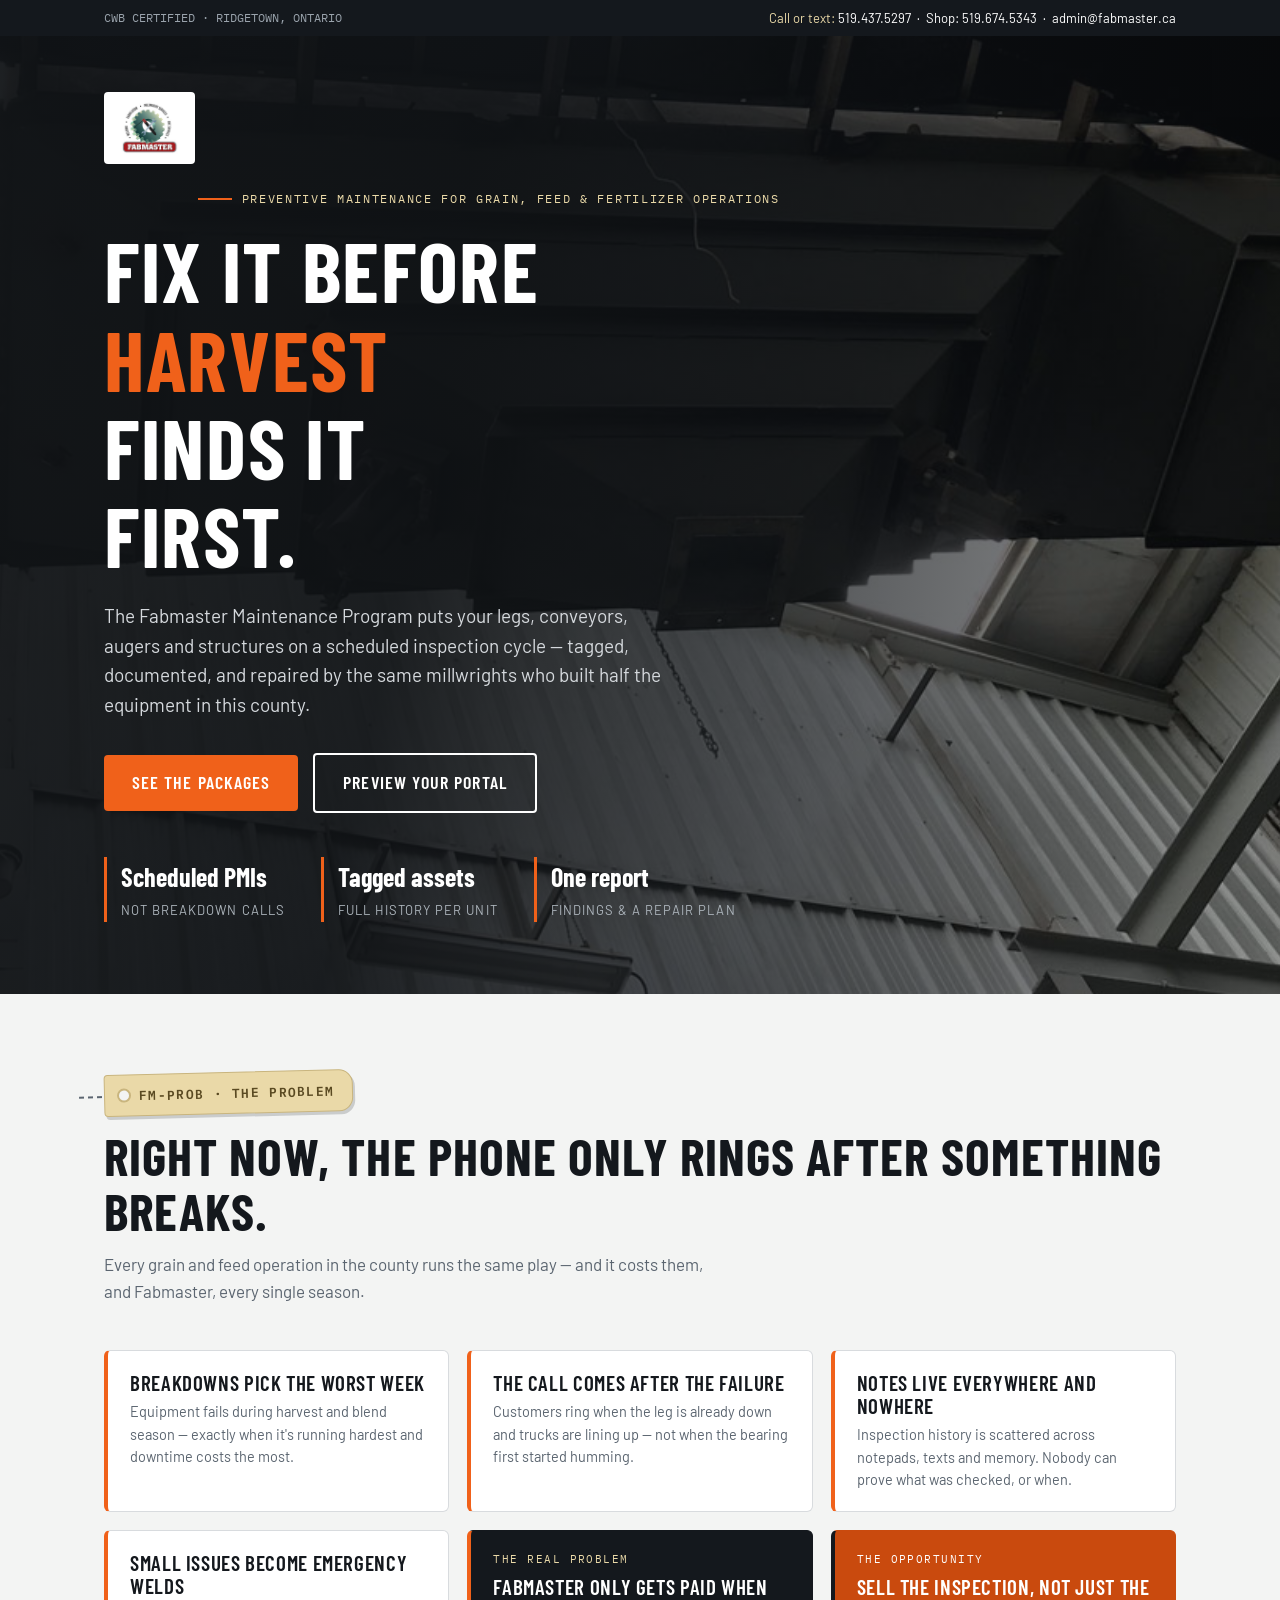
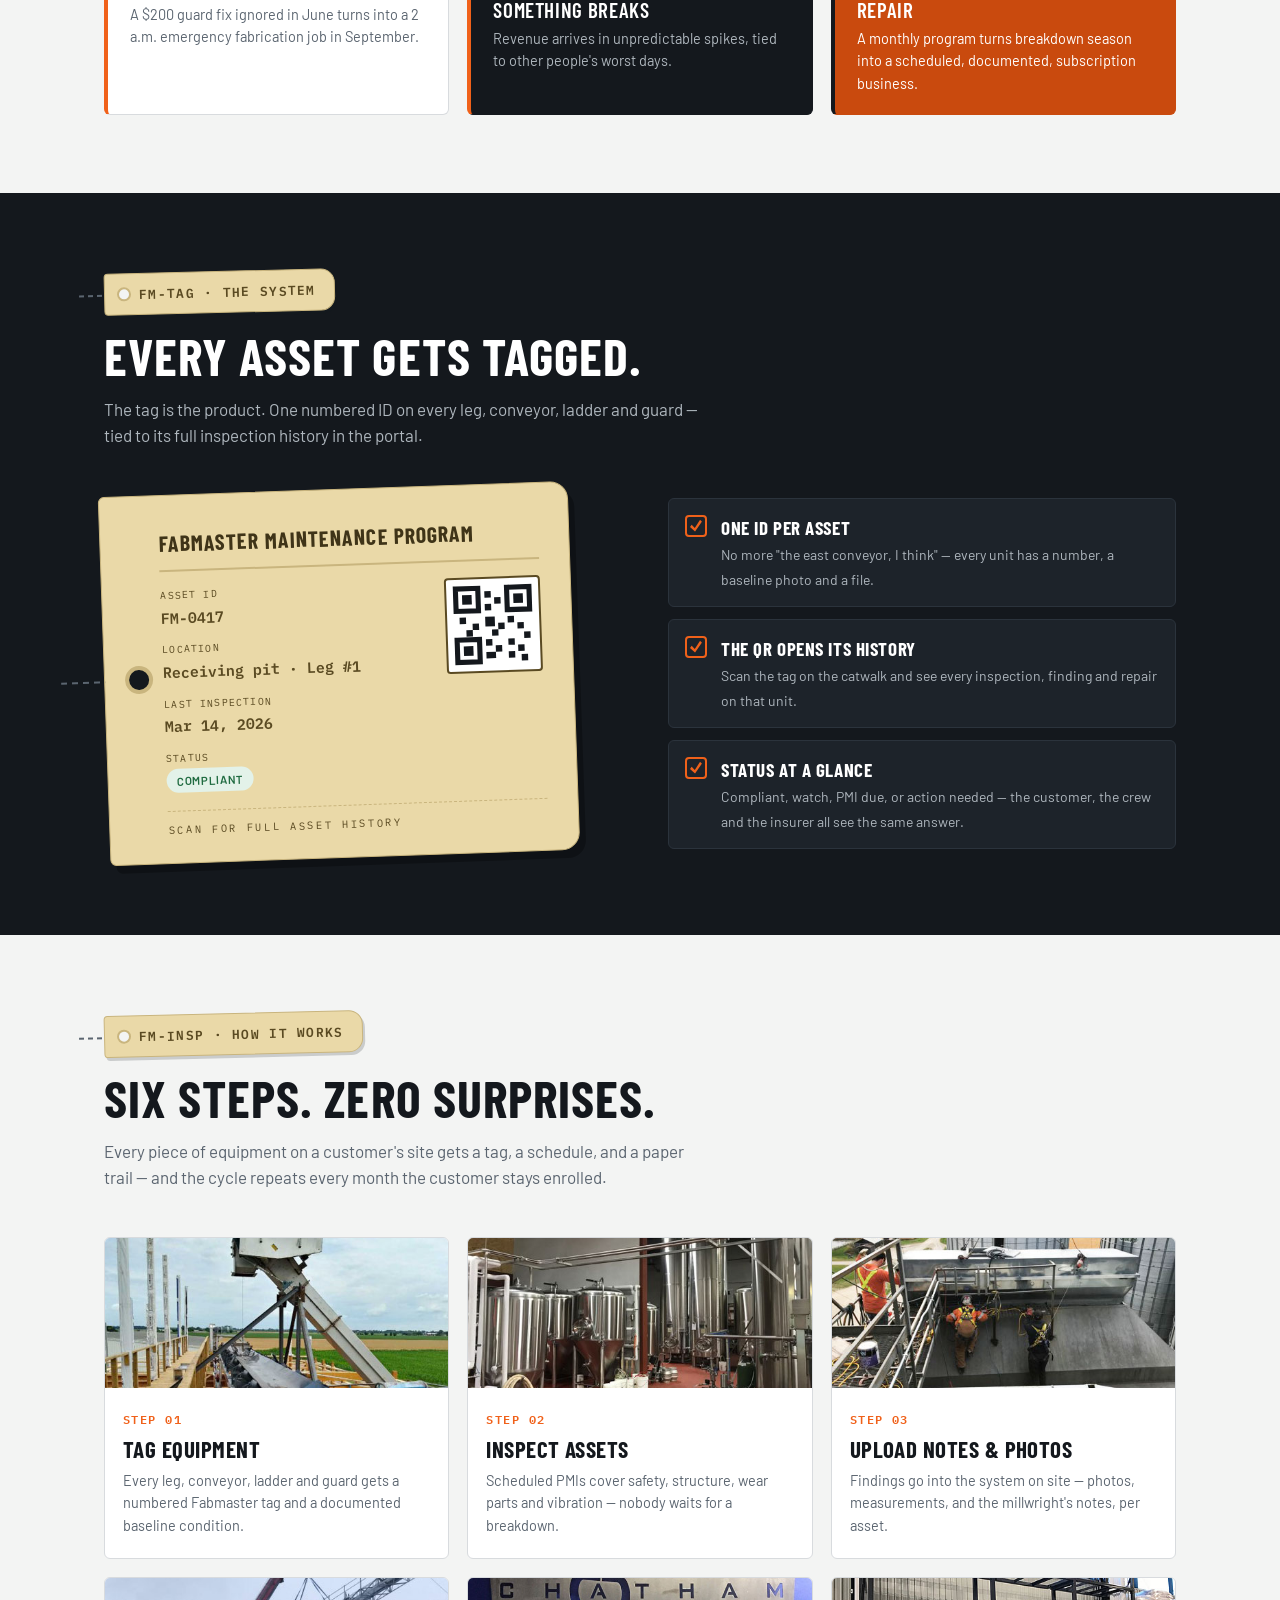
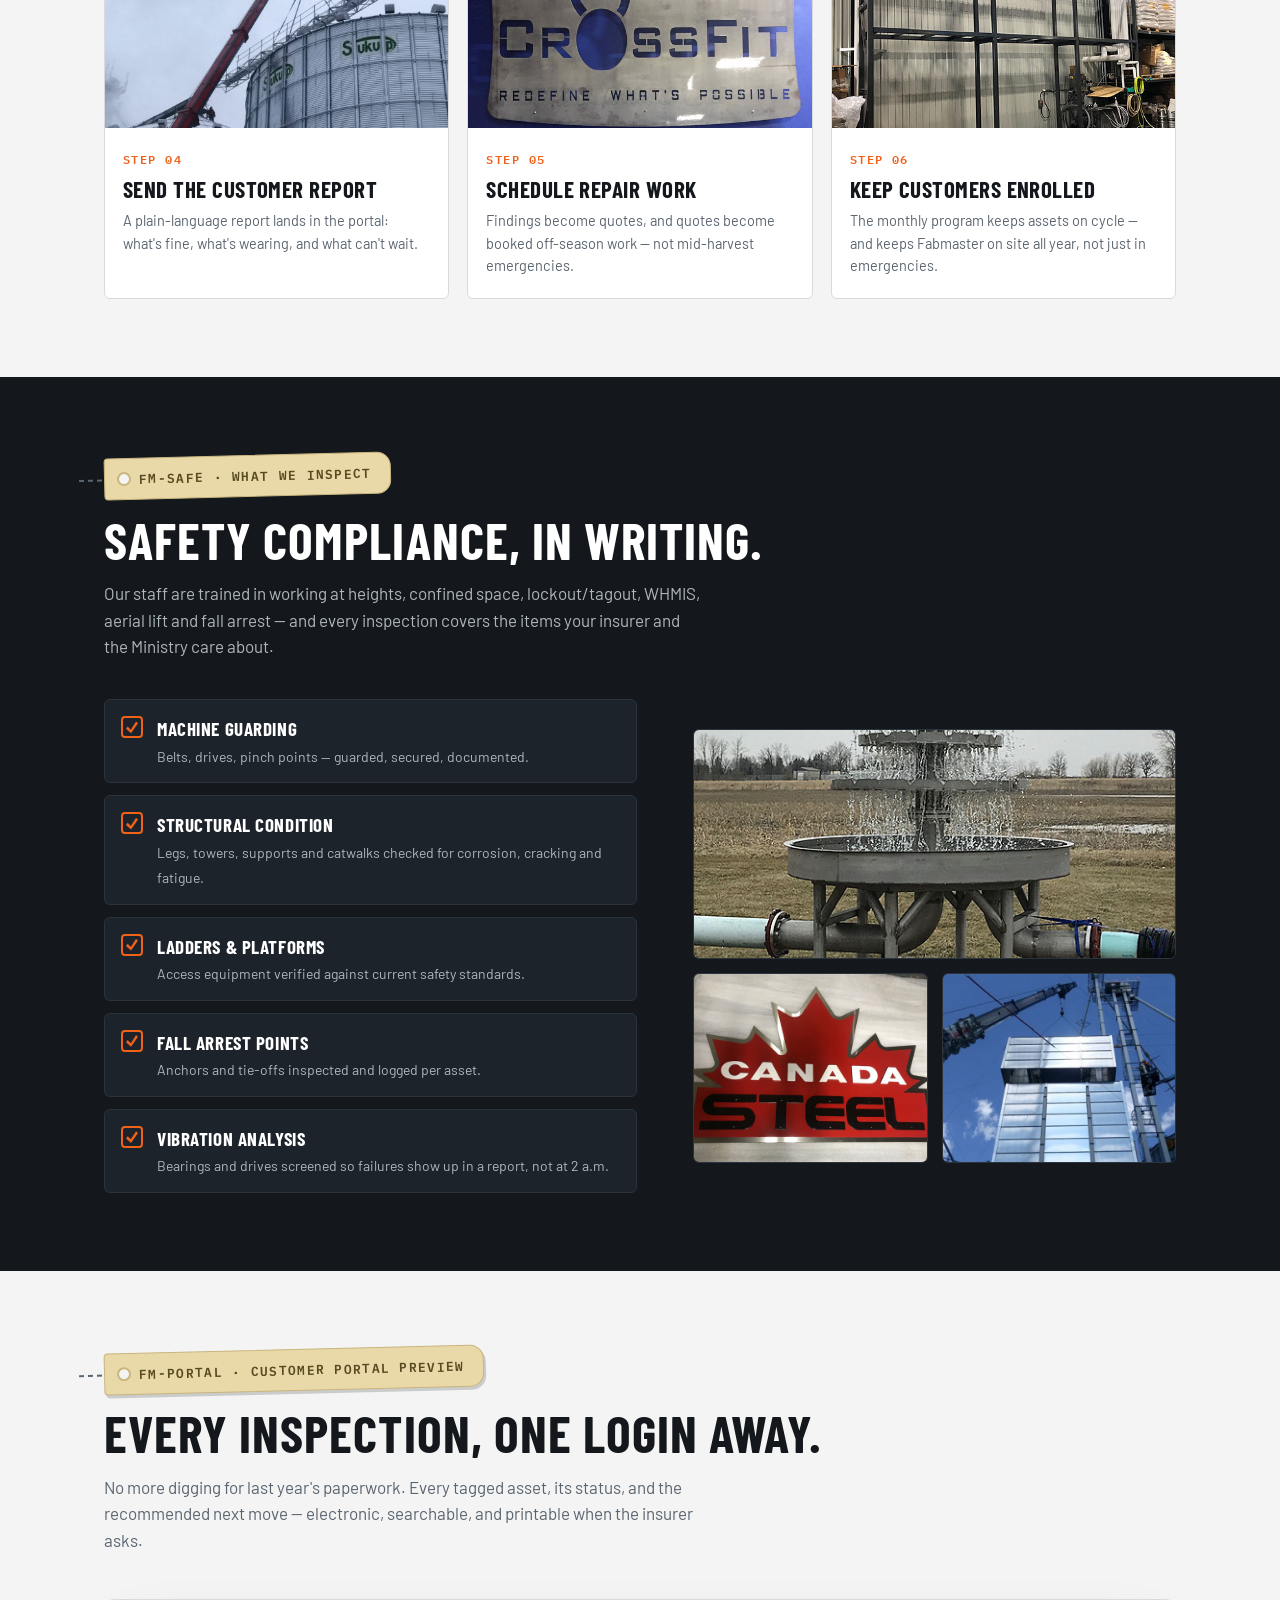
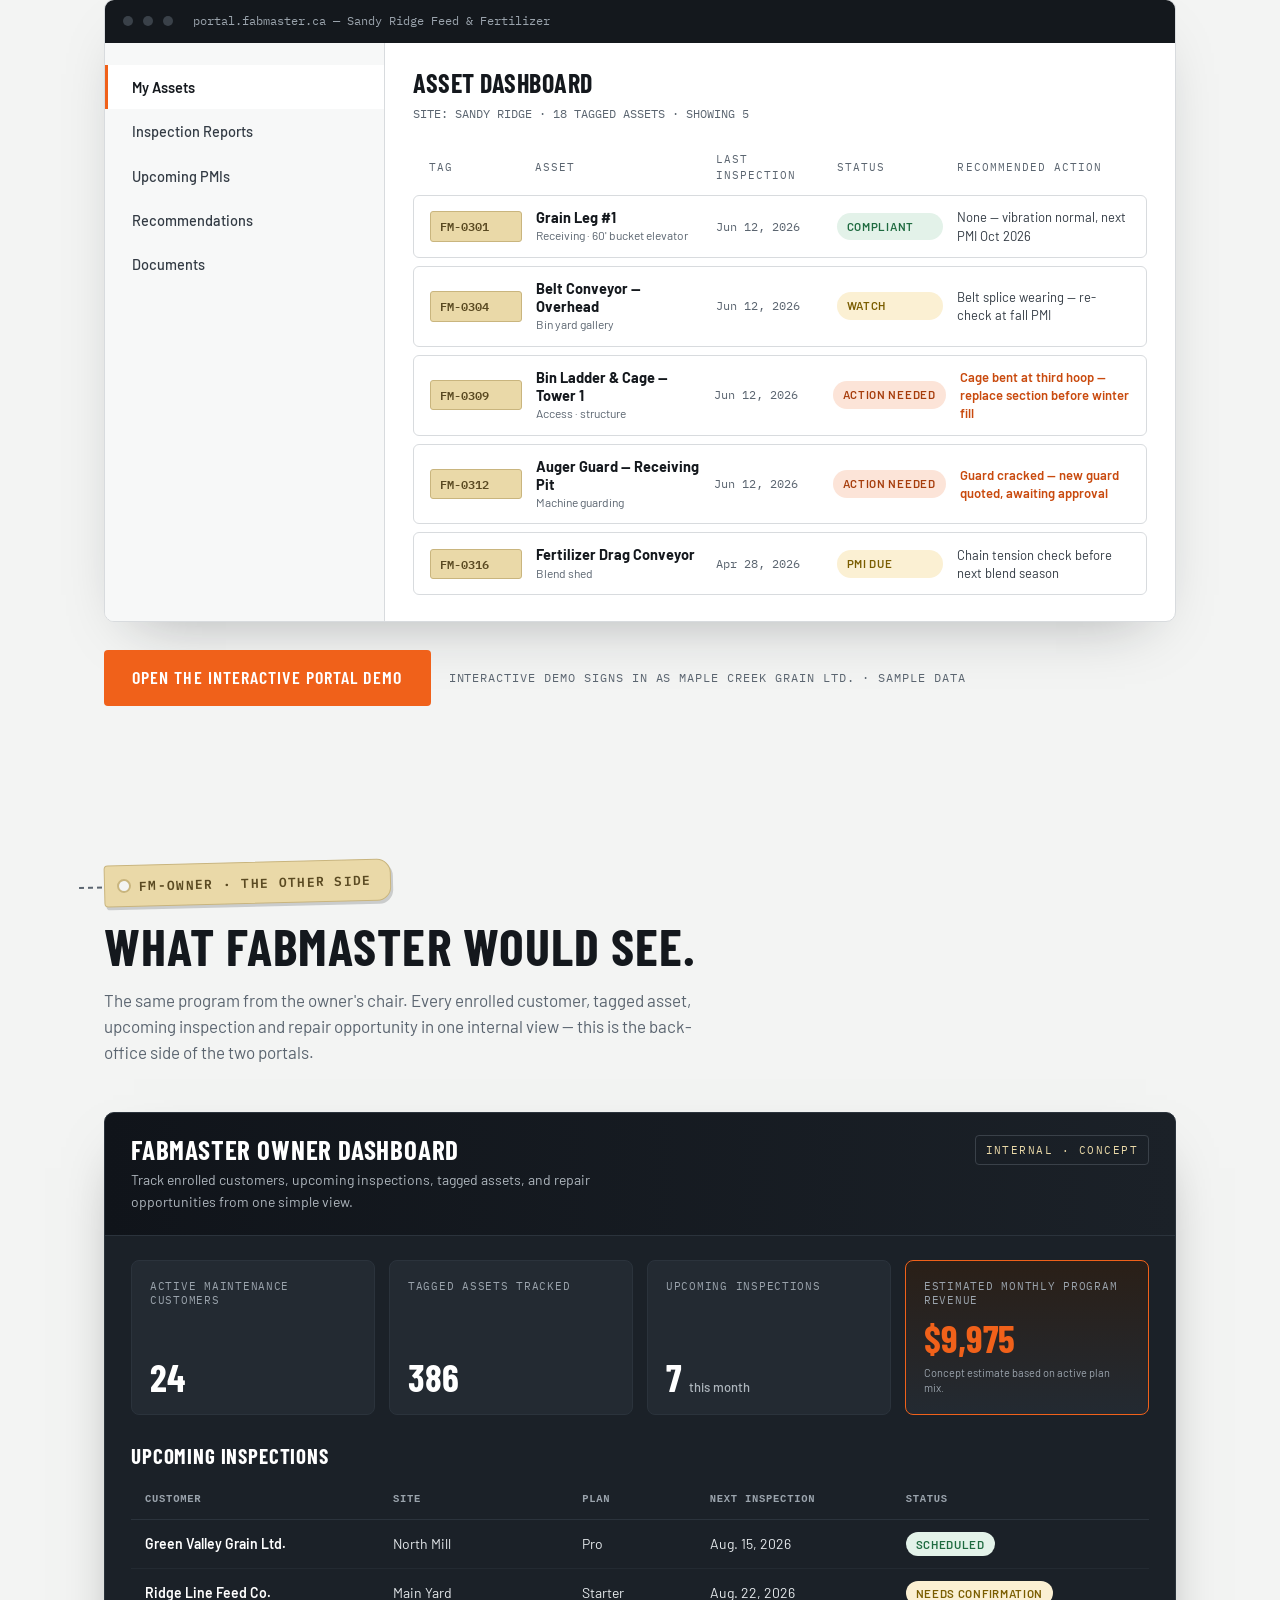
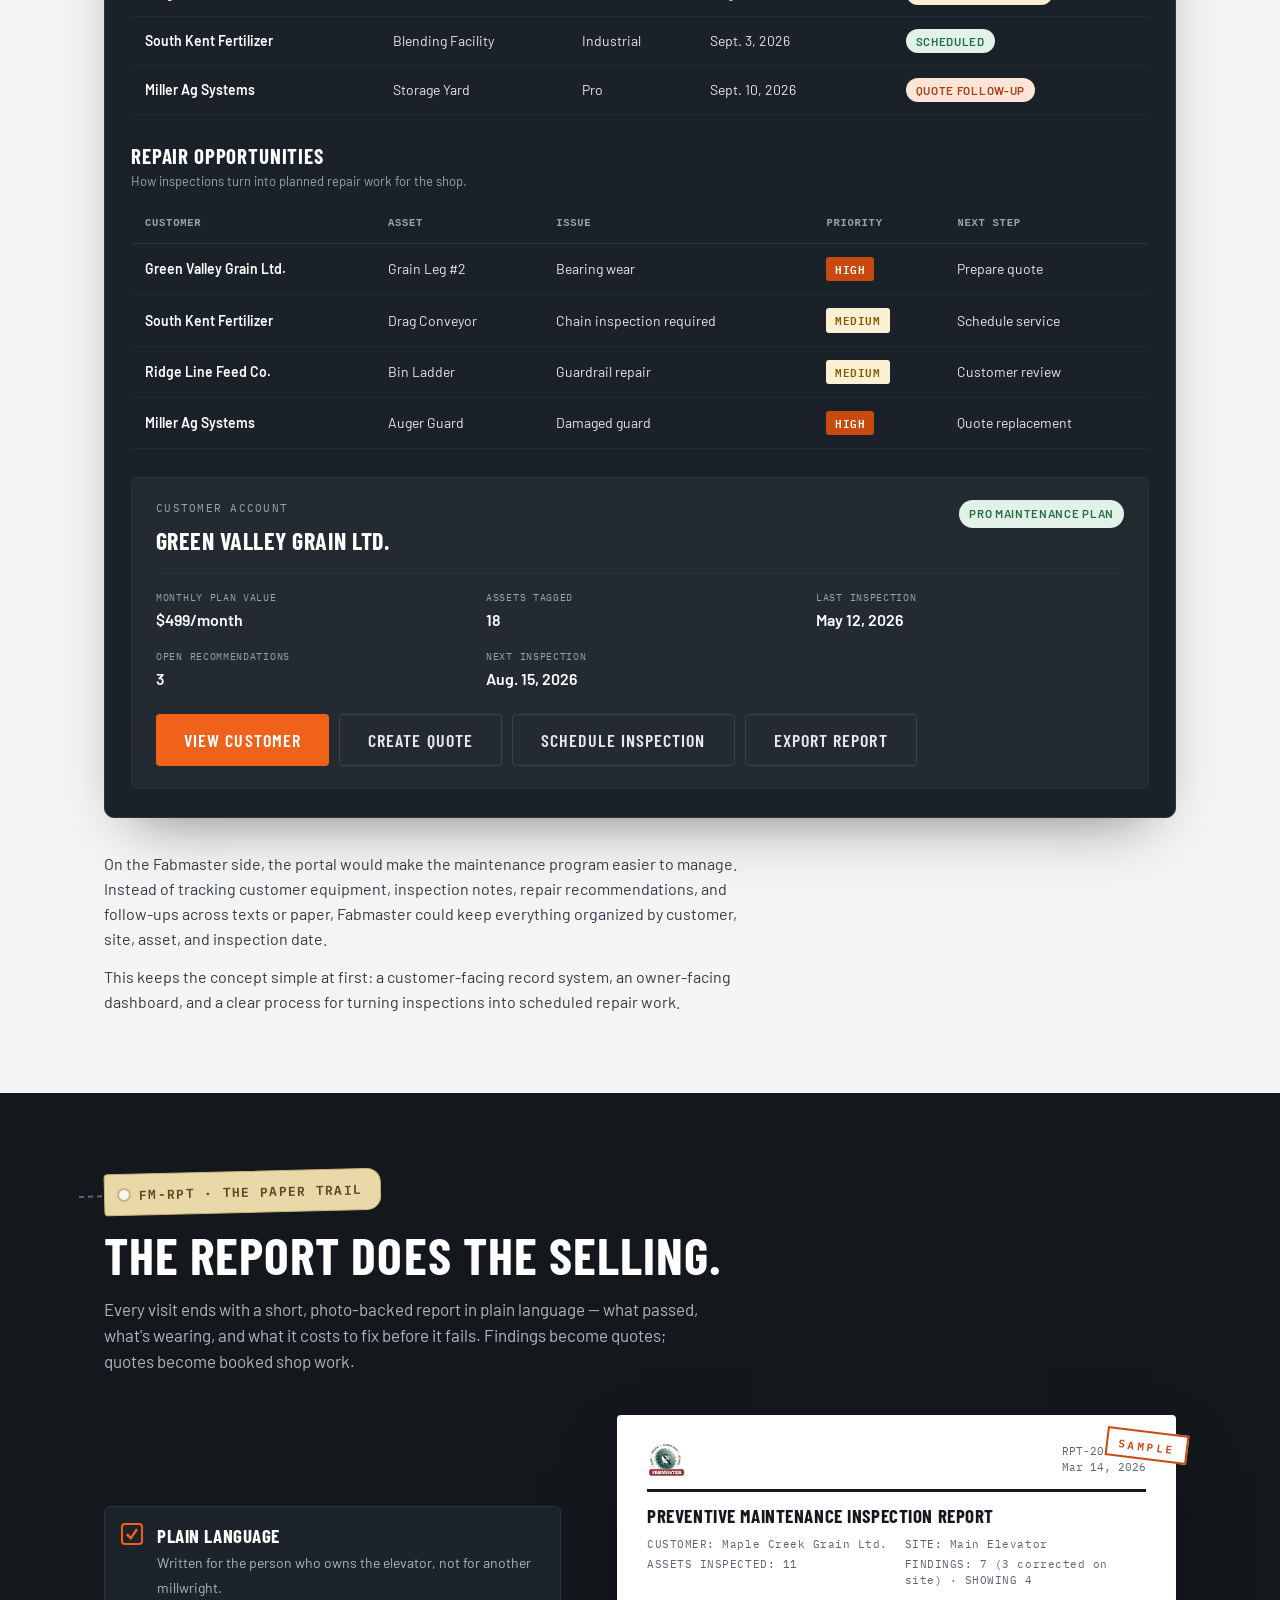
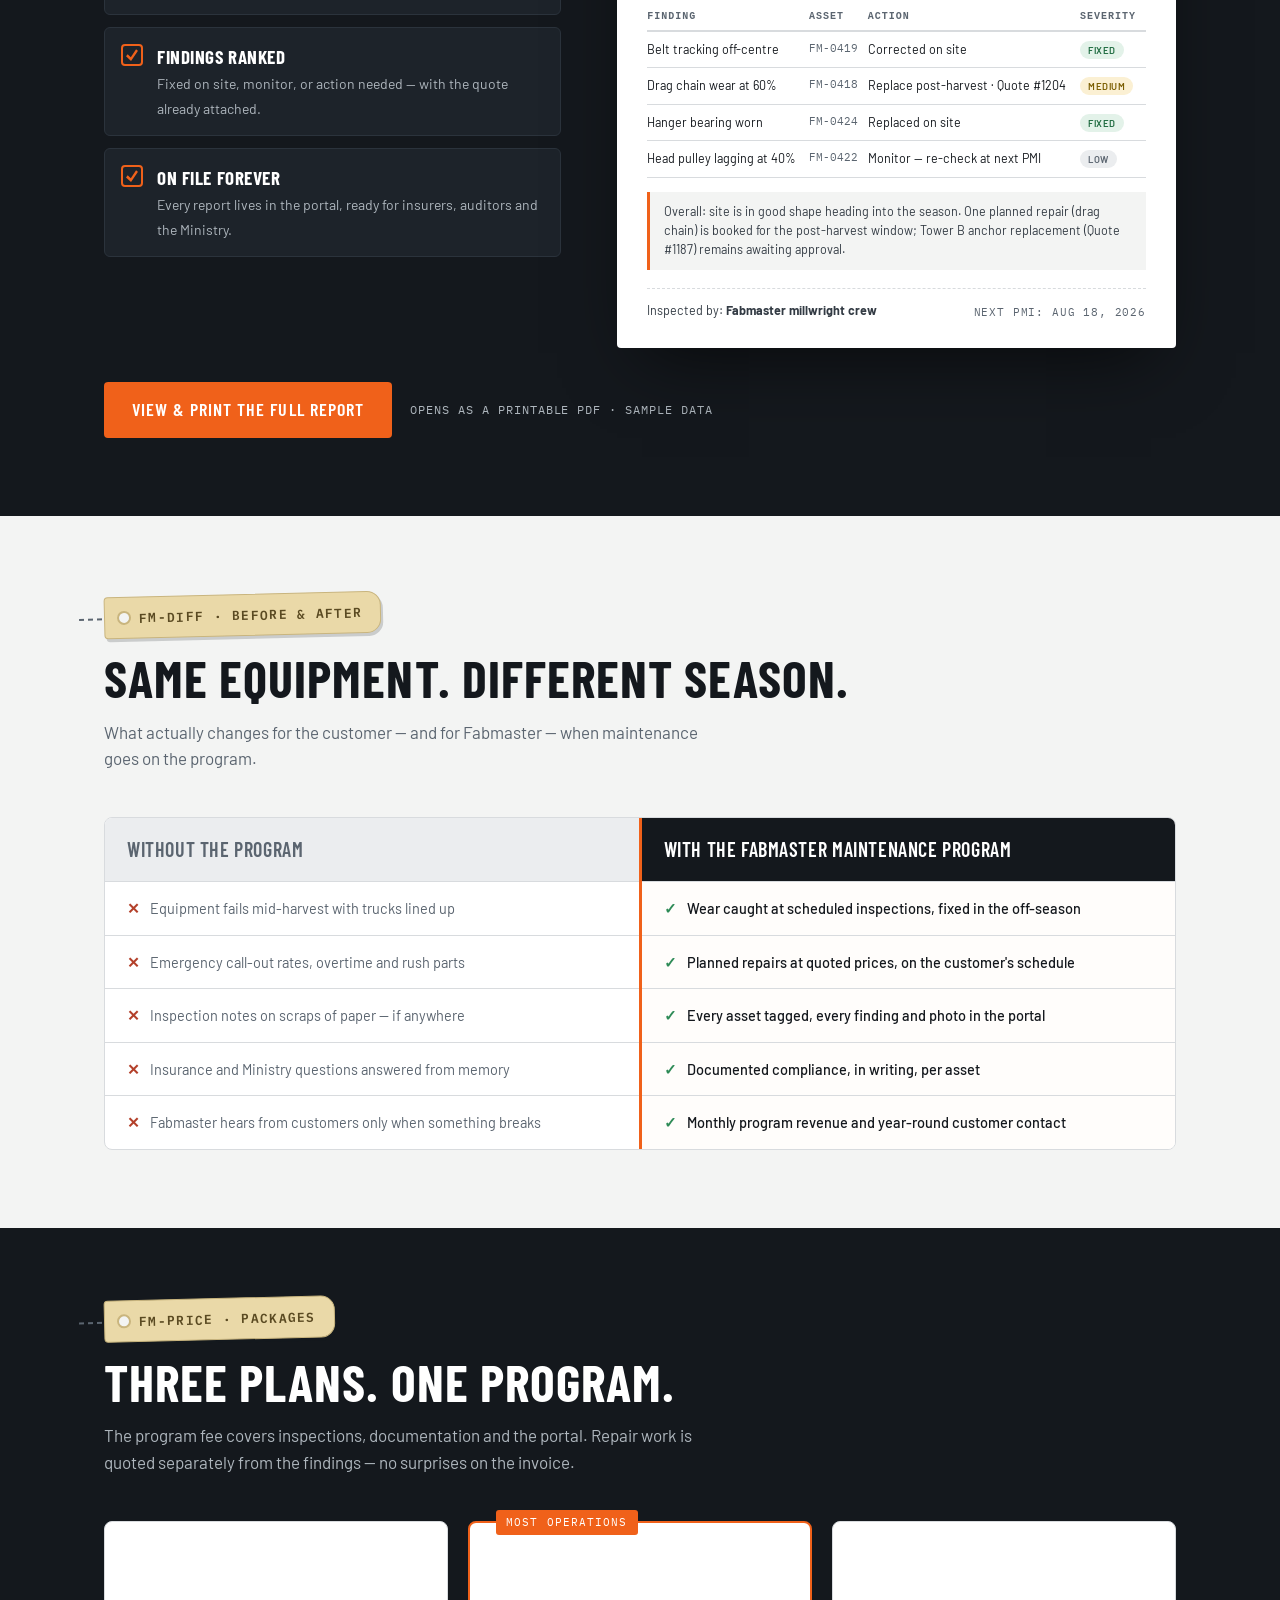
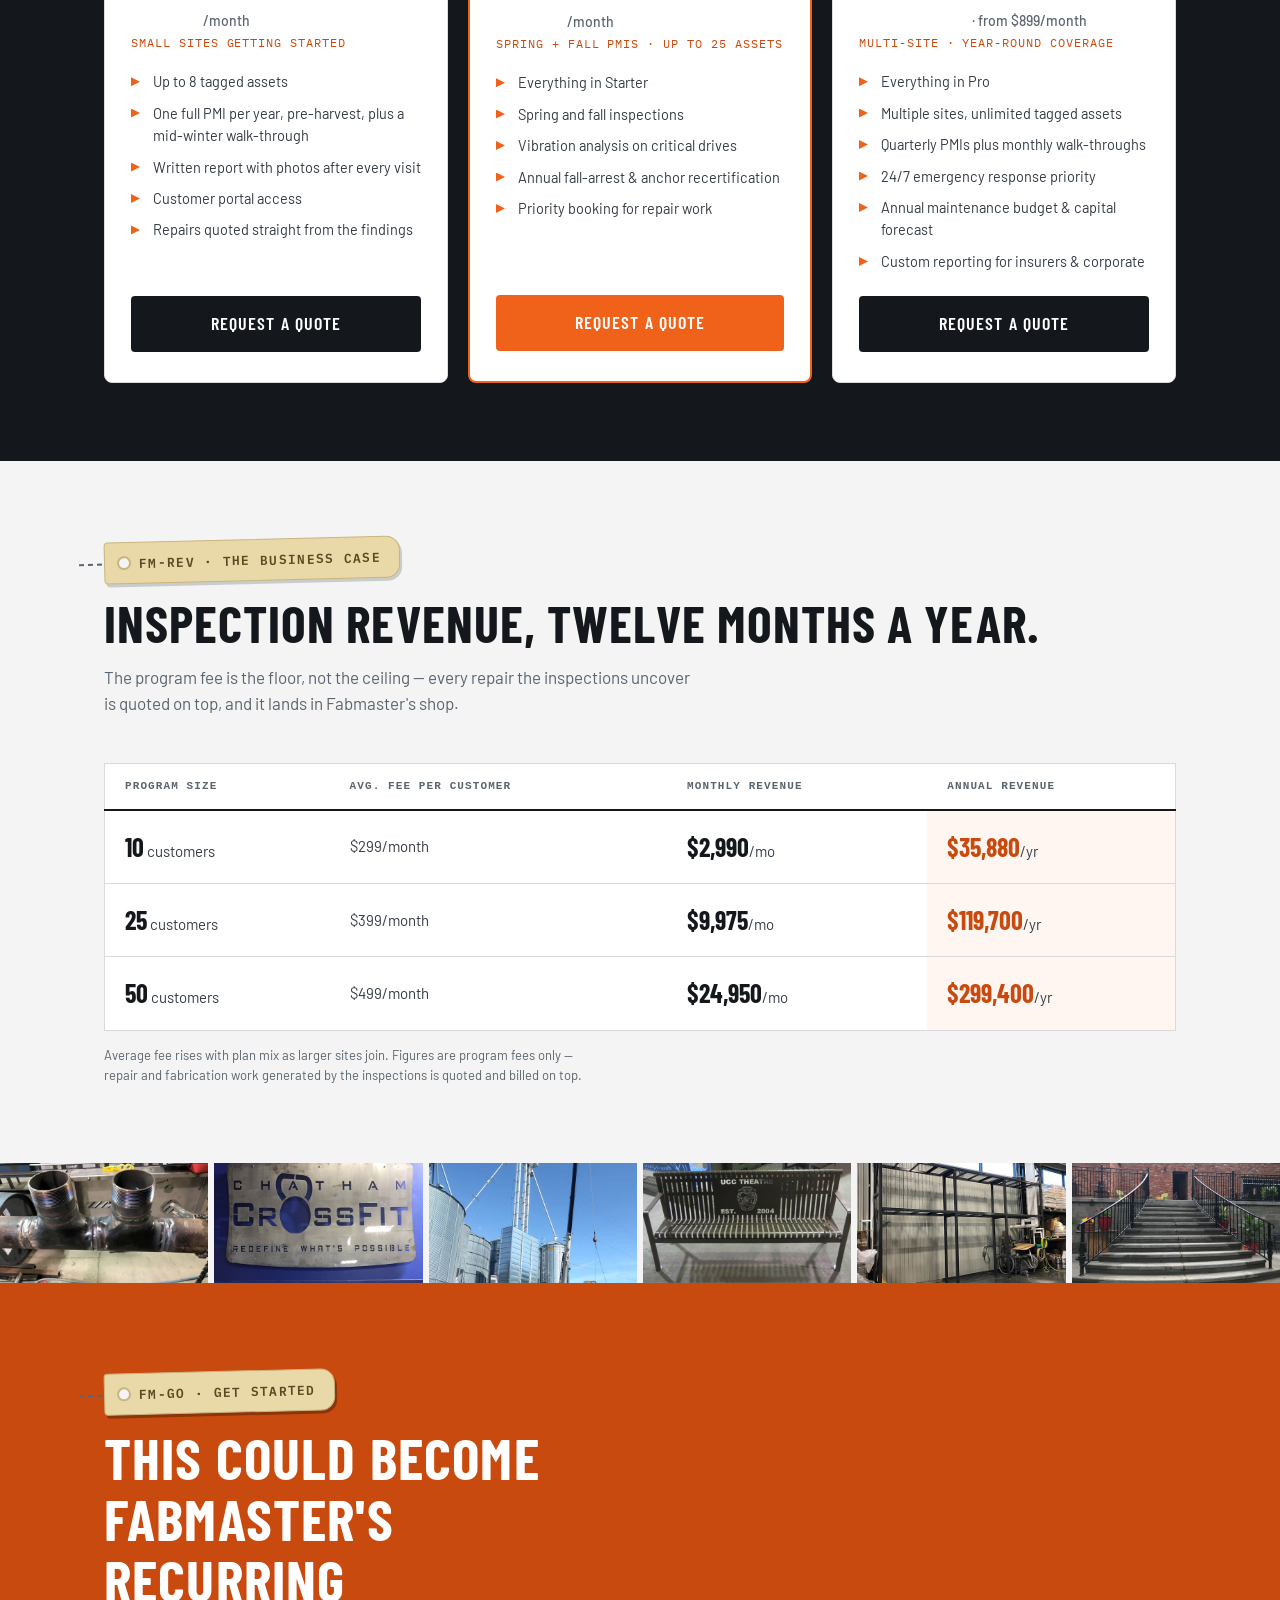
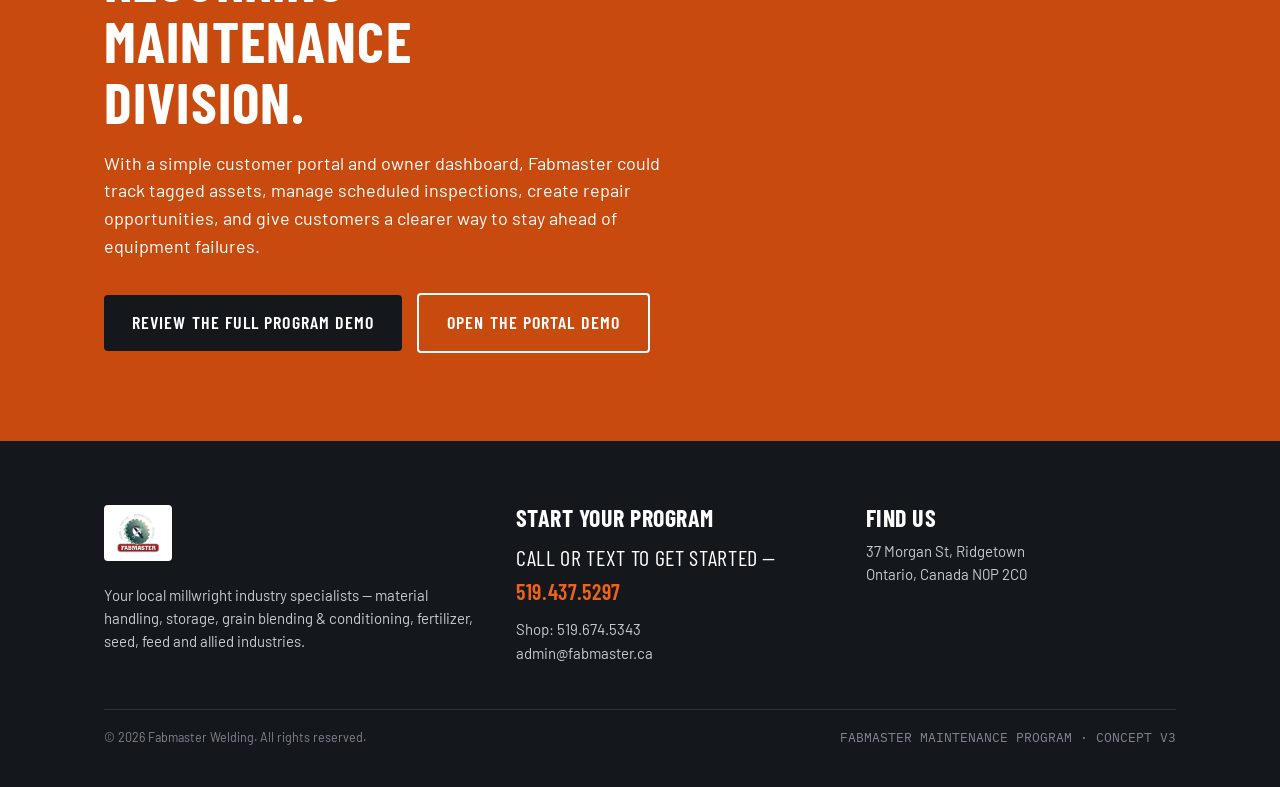
==== commit 583ae6b7: "Reframe from a personal pitch to a business concept Remove the "Ryan" framing throughout so the site" ====
--- a/index.html
+++ b/index.html
@@ -24,7 +24,7 @@
 <div class="bar">
   <div class="wrap">
     <span class="mono">CWB CERTIFIED &middot; RIDGETOWN, ONTARIO</span>
-    <span><span class="ryan">Ryan:</span> <a href="tel:5194375297">519.437.5297</a> &nbsp;&middot;&nbsp; <a href="tel:5196745343">Shop: 519.674.5343</a> &nbsp;&middot;&nbsp; <a href="mailto:admin@fabmaster.ca">admin@fabmaster.ca</a></span>
+    <span><span class="contact-lead">Call or text:</span> <a href="tel:5194375297">519.437.5297</a> &nbsp;&middot;&nbsp; <a href="tel:5196745343">Shop: 519.674.5343</a> &nbsp;&middot;&nbsp; <a href="mailto:admin@fabmaster.ca">admin@fabmaster.ca</a></span>
   </div>
 </div>
 
@@ -572,8 +572,8 @@
 
 <section class="closer" id="closer">
   <div class="wrap">
-    <div class="tagline"><span class="tag-card">FM-GO &middot; The ask</span></div>
-    <h2>Ryan, this could become Fabmaster's recurring maintenance division.</h2>
+    <div class="tagline"><span class="tag-card">FM-GO &middot; Get started</span></div>
+    <h2>This could become Fabmaster's recurring maintenance division.</h2>
     <p>With a simple customer portal and owner dashboard, Fabmaster could track tagged assets, manage scheduled inspections, create repair opportunities, and give customers a clearer way to stay ahead of equipment failures.</p>
     <a class="btn btn-char" href="#problem">Review the Full Program Demo</a>
     <a class="btn btn-ghost" href="portal/index.html">Open the portal demo</a>
@@ -589,7 +589,7 @@
       </div>
       <div>
         <h3>Start your program</h3>
-        <p class="ryan-line">Customers call or text Ryan — <a href="tel:5194375297">519.437.5297</a></p>
+        <p class="foot-cta">Call or text to get started — <a href="tel:5194375297">519.437.5297</a></p>
         <p style="margin-top:10px;"><a href="tel:5196745343">Shop: 519.674.5343</a><br><a href="mailto:admin@fabmaster.ca">admin@fabmaster.ca</a></p>
       </div>
       <div>
@@ -599,7 +599,7 @@
     </div>
     <div class="fine">
       <span>&copy; 2026 Fabmaster Welding. All rights reserved.</span>
-      <span class="mono">MAINTENANCE PROGRAM &middot; CONCEPT V3 &middot; PREPARED FOR RYAN</span>
+      <span class="mono">FABMASTER MAINTENANCE PROGRAM &middot; CONCEPT V3</span>
     </div>
   </div>
 </footer>
--- a/css/styles.css
+++ b/css/styles.css
@@ -28,7 +28,7 @@
 .bar .mono{color:#9AA3AC;font-size:12px;}
 .bar a{text-decoration:none;color:#fff;}
 .bar a:hover{color:var(--orange);}
-.bar .ryan{color:var(--tag);}
+.bar .contact-lead{color:var(--tag);}
 
 /* ---------- hero ---------- */
 .hero{position:relative;color:#fff;background:var(--charcoal);overflow:hidden;}
@@ -134,8 +134,8 @@
 footer h3{font-size:24px;margin-bottom:10px;}
 footer p,footer a{font-size:15px;color:#C6CCD1;text-decoration:none;}
 footer a:hover{color:var(--orange);}
-.ryan-line{font-family:'Barlow Condensed',sans-serif;font-size:22px;color:#fff;text-transform:uppercase;letter-spacing:.03em;}
-.ryan-line a{font-size:22px;color:var(--orange);font-weight:600;}
+.foot-cta{font-family:'Barlow Condensed',sans-serif;font-size:22px;color:#fff;text-transform:uppercase;letter-spacing:.03em;}
+.foot-cta a{font-size:22px;color:var(--orange);font-weight:600;}
 .foot-logo{background:#fff;display:inline-block;padding:8px 12px;border-radius:4px;margin-bottom:16px;}
 .foot-logo img{height:40px;width:auto;}
 .fine{margin-top:44px;padding-top:18px;border-top:1px solid #2B333C;font-size:12.5px;color:#7C858E;display:flex;justify-content:space-between;gap:12px;flex-wrap:wrap;}
